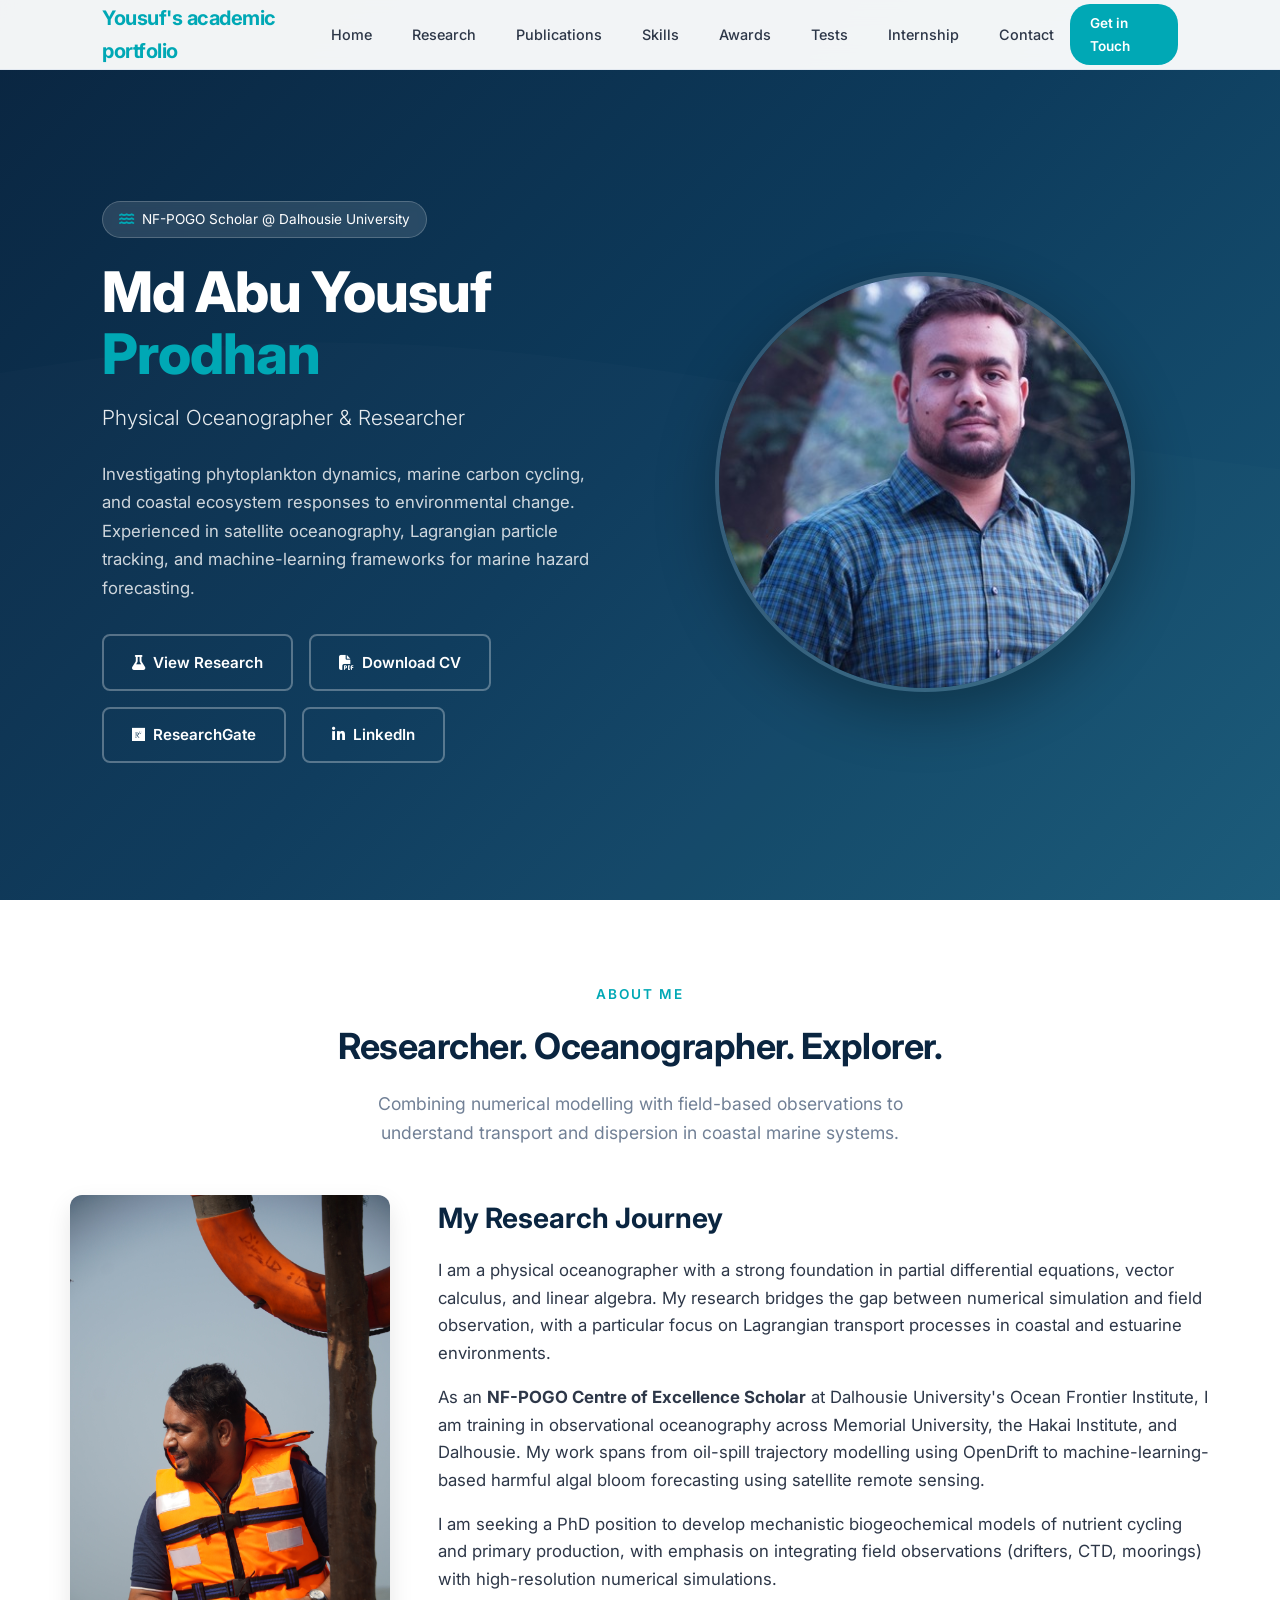
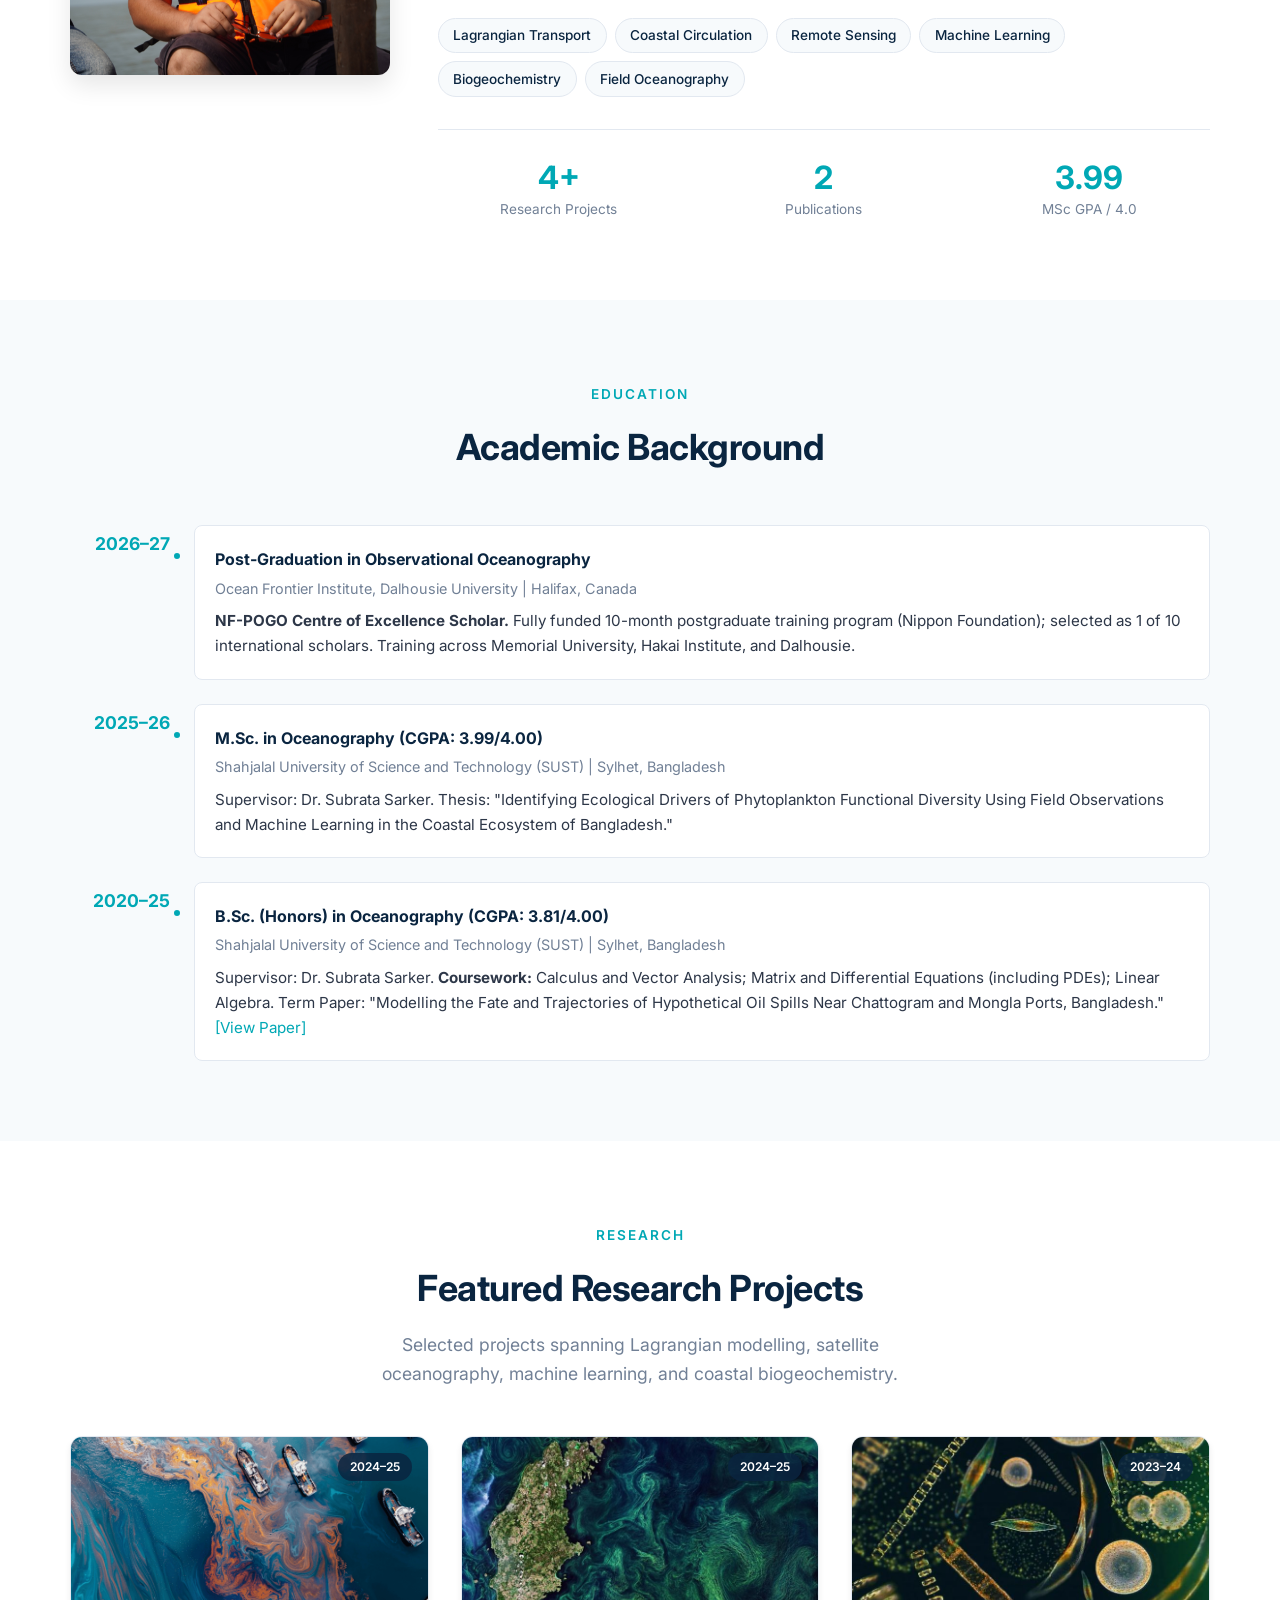
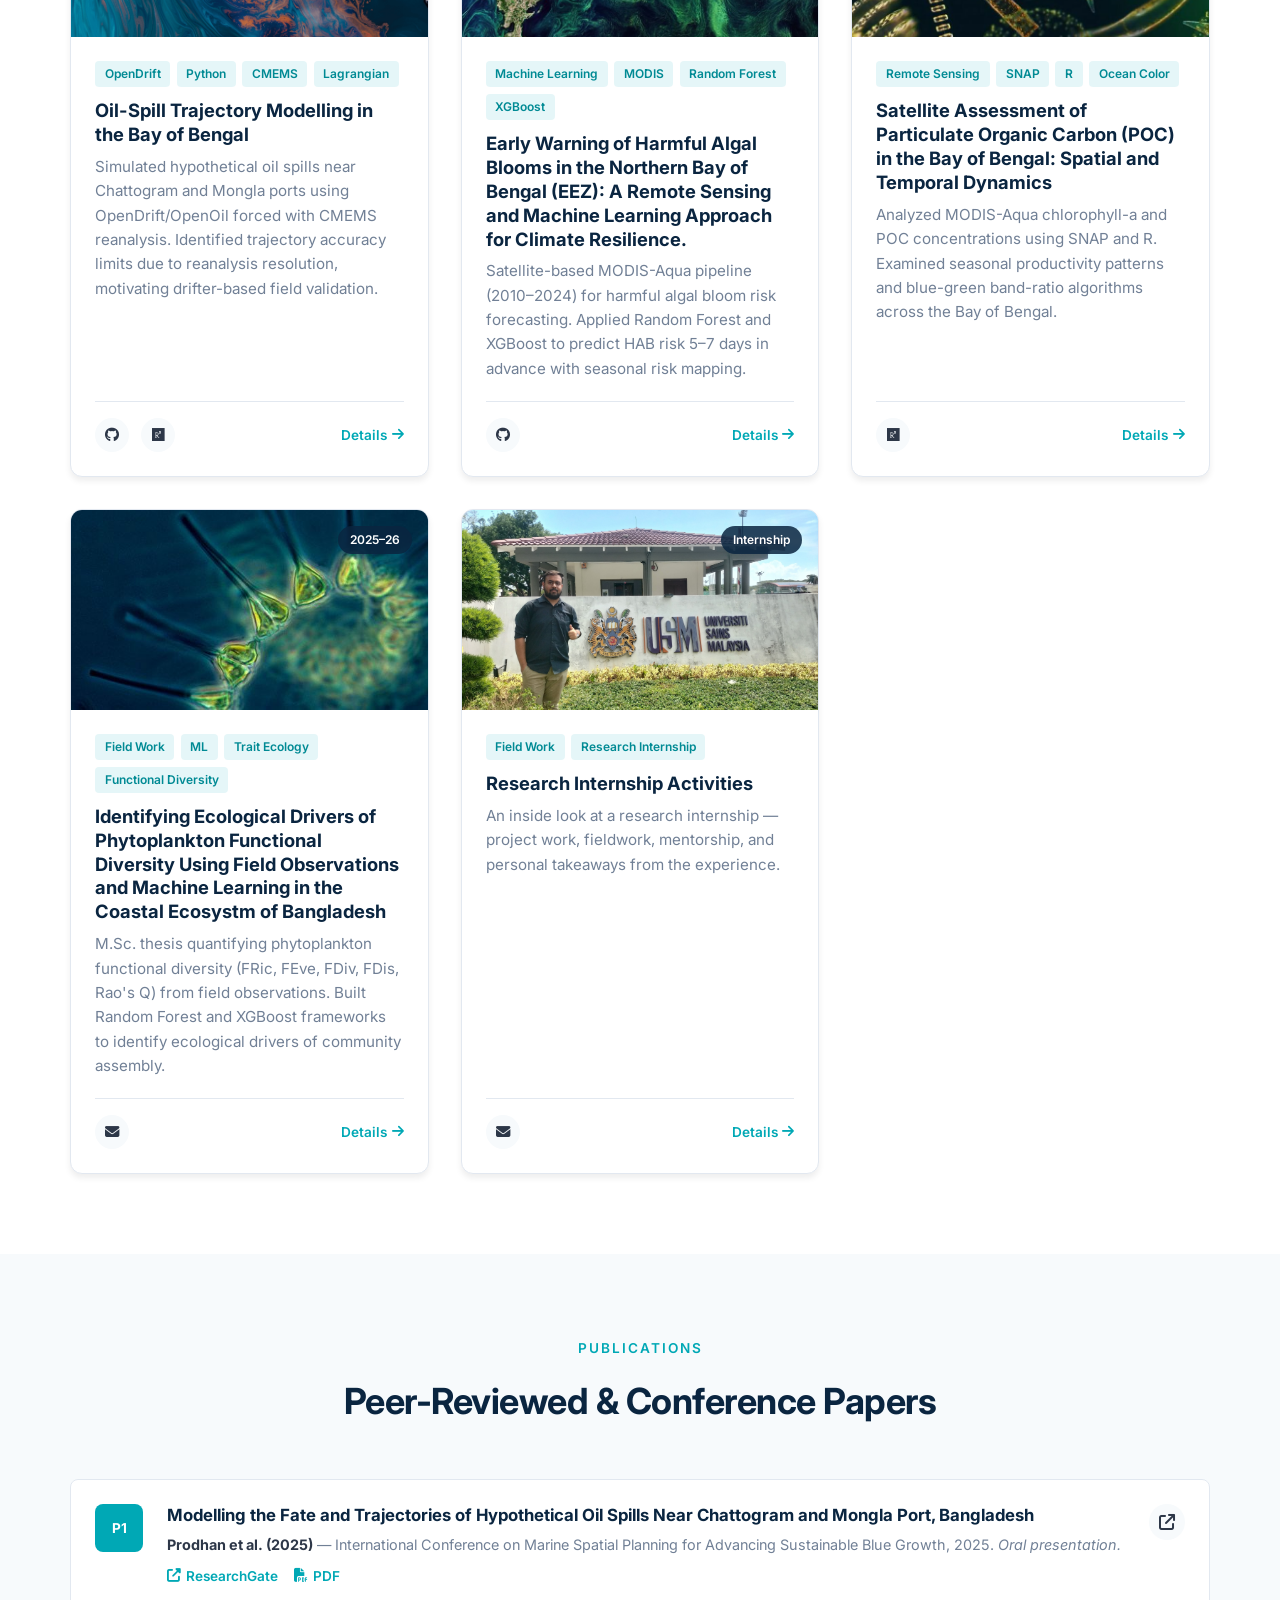
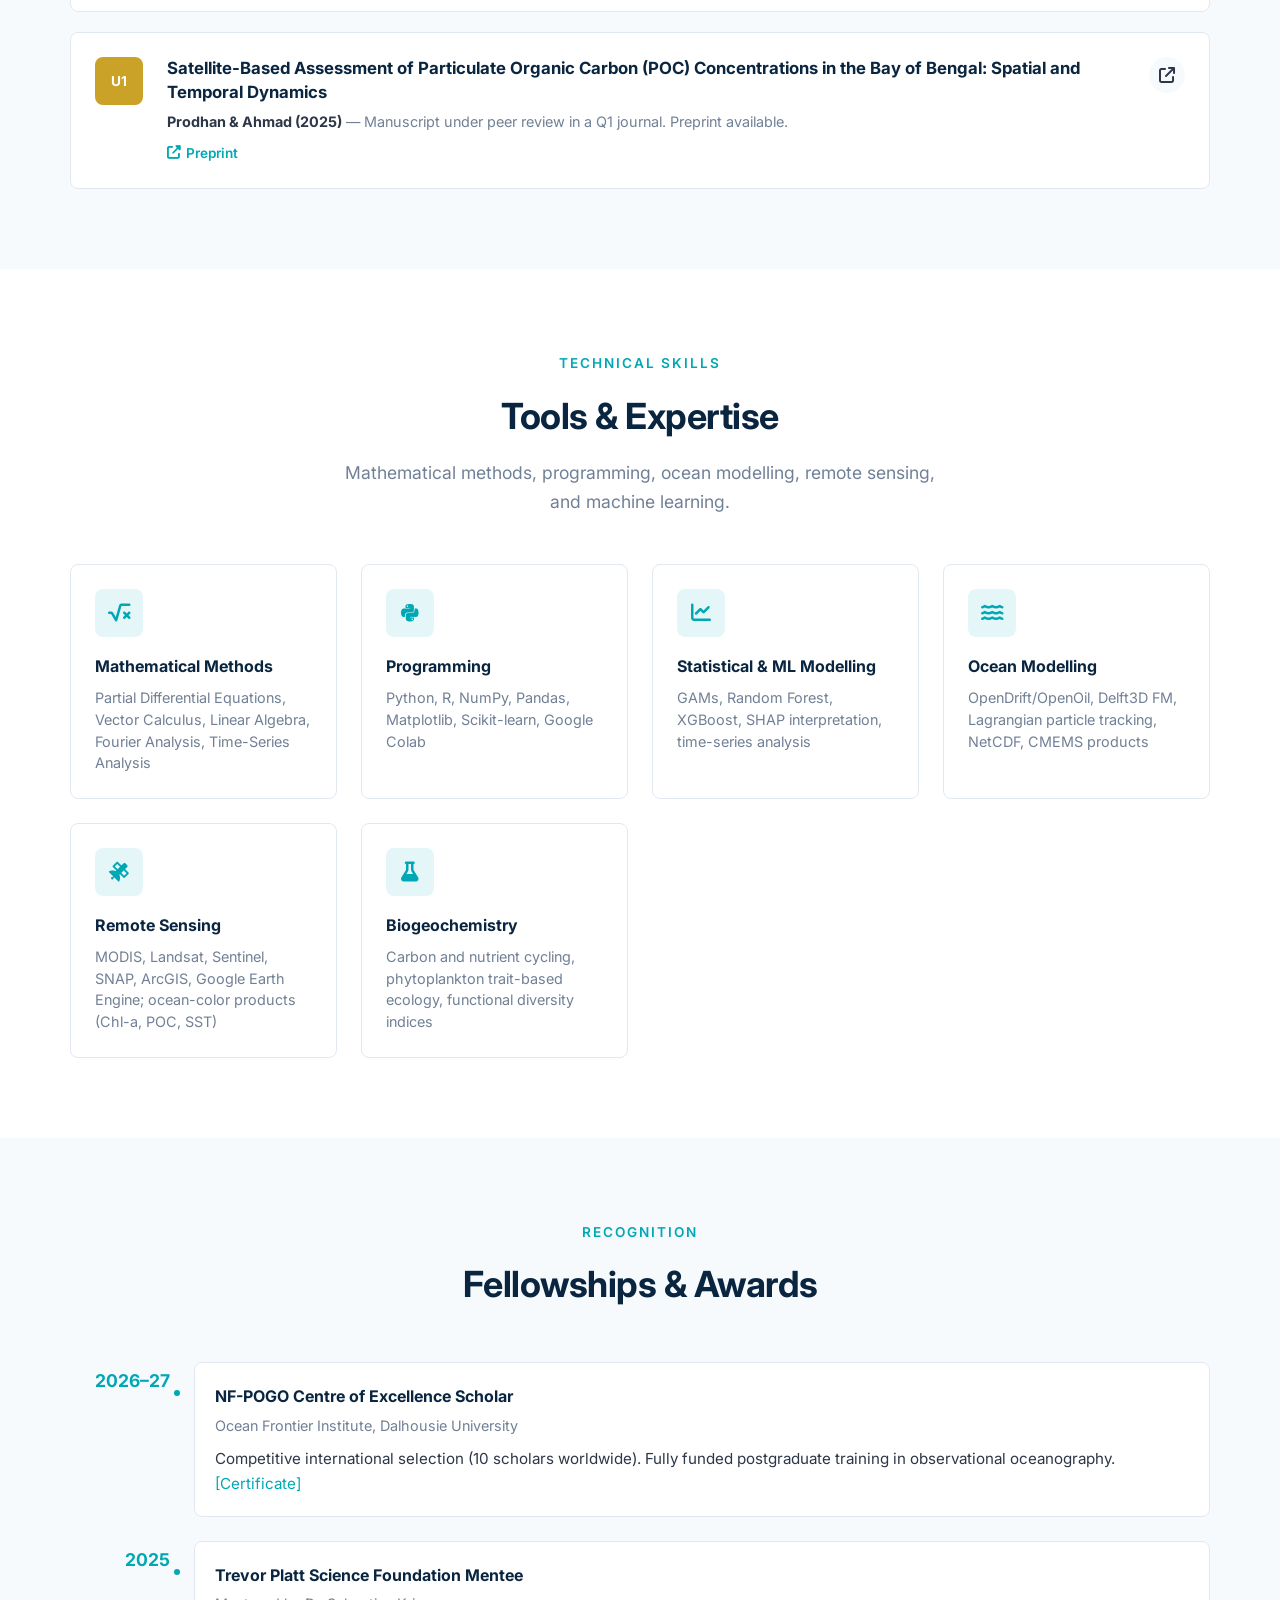
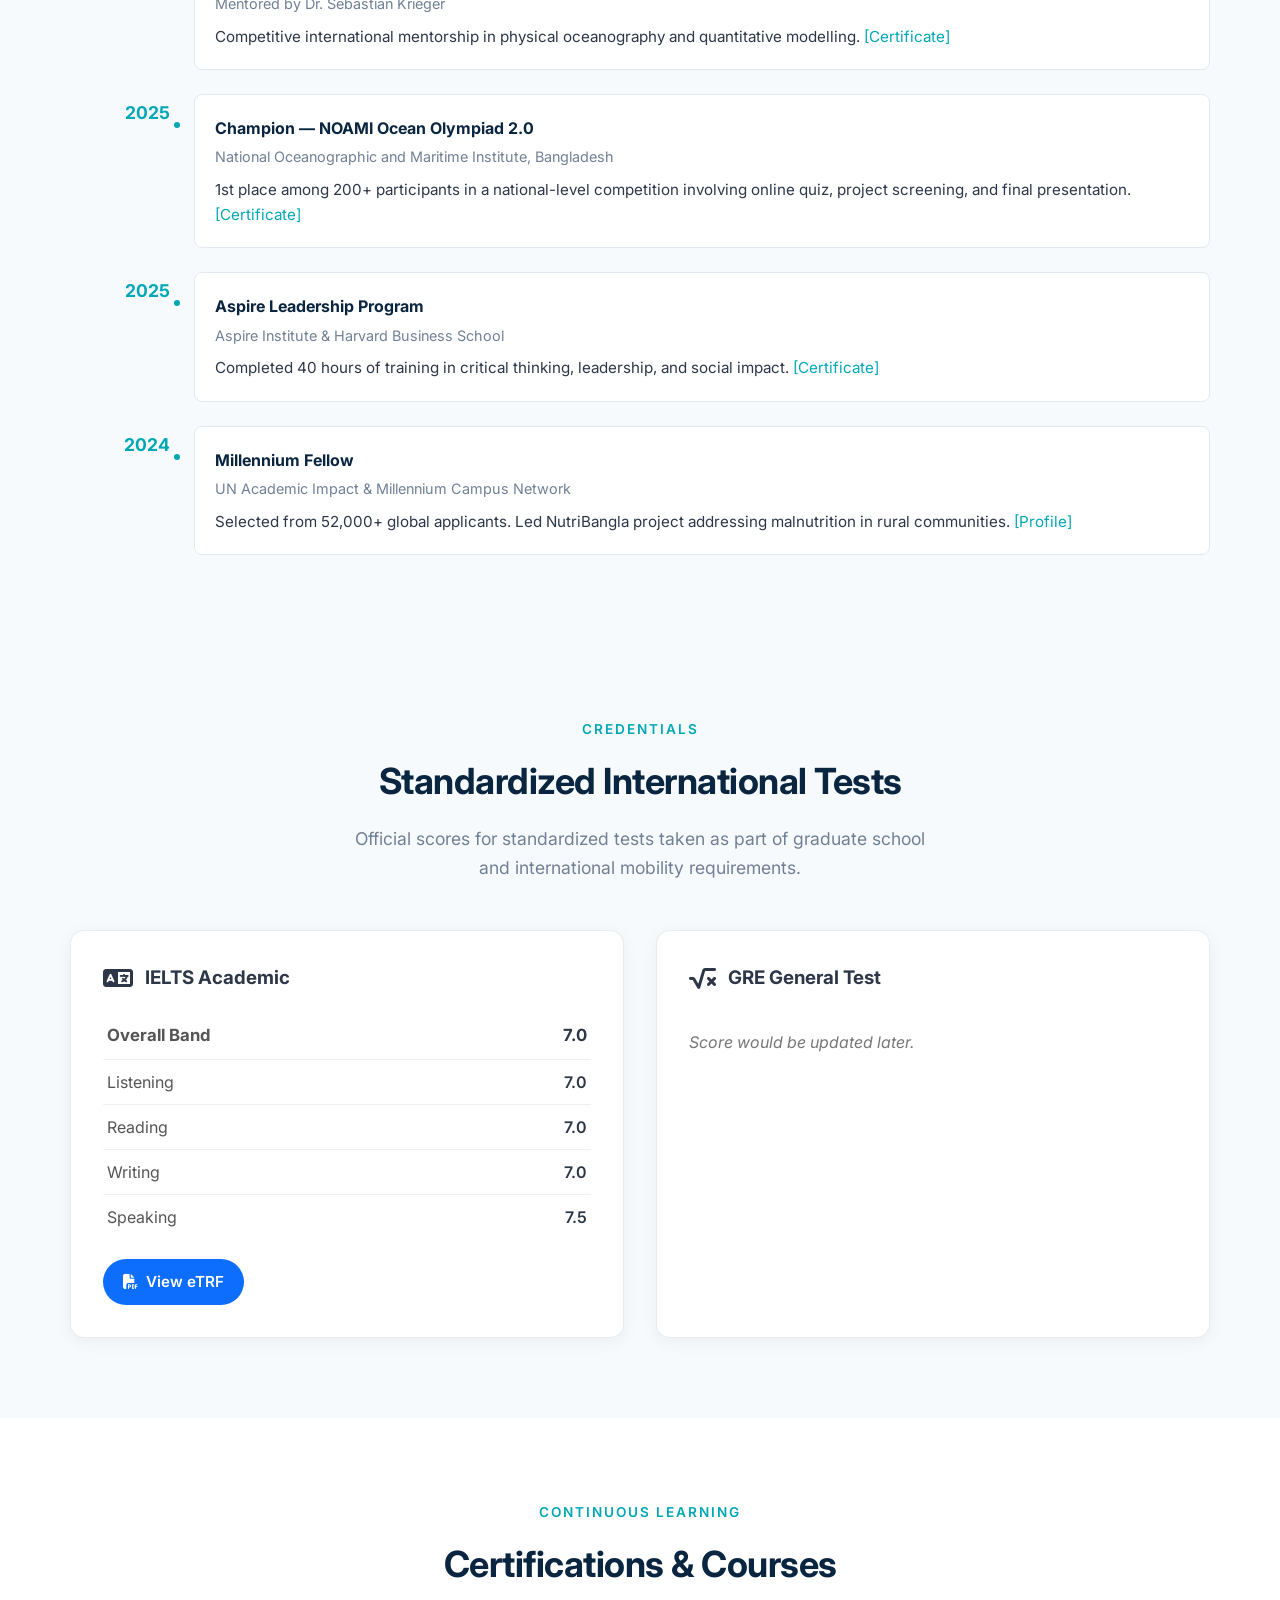
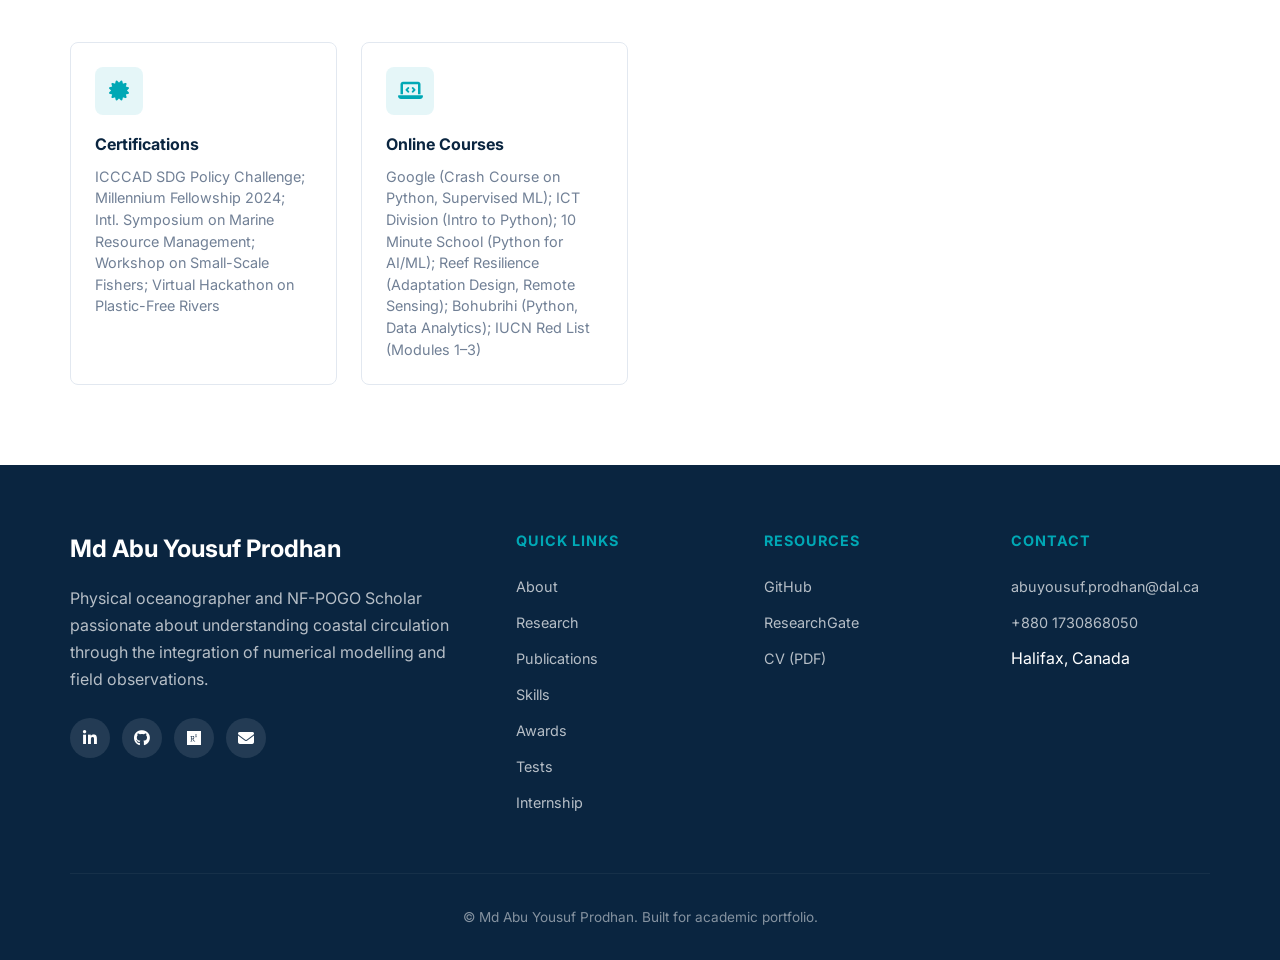
==== index.html @ 1f93f15b "updated the index with the cover photo of internship for home page" ====
<!DOCTYPE html>
<html lang="en">
<head>
    <meta charset="UTF-8">
    <meta name="viewport" content="width=device-width, initial-scale=1.0">
    <title>Md Abu Yousuf Prodhan | Physical Oceanographer</title>
    <meta name="description" content="Physical oceanographer and NF-POGO Scholar researching Lagrangian transport, coastal circulation, and field-model integration.">

    <!-- Font Awesome -->
    <link rel="stylesheet" href="https://cdnjs.cloudflare.com/ajax/libs/font-awesome/6.4.0/css/all.min.css">

    <!-- Google Fonts -->
    <link href="https://fonts.googleapis.com/css2?family=Inter:wght@300;400;500;600;700;800&display=swap" rel="stylesheet">

    <!-- Custom CSS -->
    <link rel="stylesheet" href="assets/css/style.css">

    <style>
        body { font-family: 'Inter', var(--font-body); }

        /* ---- Standardized Tests section ---- */
        .test-grid {
            display: grid;
            grid-template-columns: repeat(auto-fit, minmax(300px, 1fr));
            gap: 2rem;
        }

        .test-card {
            border: 1px solid rgba(0,0,0,0.08);
            border-radius: 14px;
            padding: 2rem;
            background: #fff;
            box-shadow: 0 4px 18px rgba(0,0,0,0.05);
        }

        .test-card-header {
            display: flex;
            align-items: center;
            gap: 0.75rem;
            margin-bottom: 1.25rem;
        }
        .test-card-header i {
            font-size: 1.5rem;
        }
        .test-card-header h3 {
            margin: 0;
        }

        .score-table {
            width: 100%;
            border-collapse: collapse;
            margin-bottom: 1.25rem;
        }
        .score-table td {
            padding: 0.55rem 0.25rem;
            border-bottom: 1px solid rgba(0,0,0,0.06);
        }
        .score-table tr:last-child td { border-bottom: none; }
        .score-table td:first-child { color: #555; }
        .score-table td:last-child {
            text-align: right;
            font-weight: 600;
        }
        .score-table tr.overall-row td {
            font-weight: 700;
            font-size: 1.05rem;
        }

        .pending-note {
            font-style: italic;
            color: #777;
            padding: 1rem 0;
        }

        .test-btn {
            display: inline-flex;
            align-items: center;
            gap: 0.5rem;
            padding: 0.65rem 1.25rem;
            border-radius: 999px;
            background: var(--primary-color, #0d6efd);
            color: #fff !important;
            text-decoration: none;
            font-weight: 600;
            font-size: 0.95rem;
        }
        .test-btn:hover { opacity: 0.9; }

        /* Prevent nav overlap with the CTA button as item count grows */
        .nav-links {
            flex-wrap: nowrap;
        }
        .nav-links li a {
            white-space: nowrap;
            font-size: 0.9rem;
        }
        .nav-container {
            gap: 1rem;
        }
        @media (max-width: 1150px) {
            .nav-links,
            .nav-cta {
                display: none;
            }
            .mobile-toggle {
                display: block;
            }
        }
    </style>
</head>
<body>

    <!-- ============================================================
         NAVIGATION
         ============================================================ -->
    <nav class="navbar" id="navbar">
        <div class="nav-container">
            <div class="nav-logo"><span>Yousuf's academic portfolio</span></div>
            <ul class="nav-links" id="navLinks">
                <li><a href="#about">Home</a></li>
                <li><a href="#research">Research</a></li>
                <li><a href="#publications">Publications</a></li>
                <li><a href="#skills">Skills</a></li>
                <li><a href="#awards">Awards</a></li>
                <li><a href="#tests">Tests</a></li>
                <li><a href="projects/internship.html">Internship</a></li>
                <li><a href="#contact">Contact</a></li>
            </ul>
            <a href="mailto:abuyousuf.prodhan@dal.ca" class="nav-cta">Get in Touch</a>
            <button class="mobile-toggle" onclick="toggleMenu()" aria-label="Toggle menu">
                <i class="fas fa-bars"></i>
            </button>
        </div>
    </nav>

    <!-- ============================================================
         HERO SECTION
         Replace the placeholder with your photo:
         <img src="assets/images/photo.jpg" alt="Md Abu Yousuf Prodhan" class="hero-image">
         ============================================================ -->
    <section class="hero" id="home">
        <div class="hero-container">
            <div class="hero-content">
                <div class="hero-badge">
                    <i class="fas fa-water"></i>
                    NF-POGO Scholar @ Dalhousie University
                </div>
                <h1>
                    Md Abu Yousuf<br>
                    <span class="highlight">Prodhan</span>
                </h1>
                <p class="hero-subtitle">Physical Oceanographer & Researcher</p>
                <p class="hero-desc">
                    Investigating phytoplankton dynamics, marine carbon cycling, and coastal ecosystem 
                    responses to environmental change. Experienced in satellite oceanography, Lagrangian 
                    particle tracking, and machine-learning frameworks for marine hazard forecasting.
                </p>
                <div class="hero-buttons">
                    
                    <a href="#research" class="btn btn-outline">
                        <i class="fas fa-flask"></i> View Research
                    </a>

                    <a href="assets/images/CV/CV_MdAbuYousuf_Prodhan.pdf" class="btn btn-outline" target="_blank" rel="noopener noreferrer">
                        <i class="fas fa-file-pdf"></i> Download CV
                    </a>

                    <a href="https://www.researchgate.net/profile/Md-Abu-Yousuf-Prodhan-2?ev=hdr_xprf" class="btn btn-outline" target="_blank" rel="noopener noreferrer">
                        <i class="fab fa-researchgate"></i> ResearchGate
                    </a>

                    <a href="https://www.linkedin.com/in/md-abu-yousuf-prodhan-7373951b9/" class="btn btn-outline" target="_blank" rel="noopener noreferrer">
                        <i class="fab fa-linkedin-in"></i> LinkedIn
                    </a>

                </div>
            </div>

            <div class="hero-visual">
                <!-- PHOTO PLACEHOLDER - Replace with your image -->
                <img src="assets/images/photo_yousuf.jpg" alt="Md Abu Yousuf Prodhan" class="hero-image">
            </div>
        </div>
    </section>

    <!-- ============================================================
         ABOUT SECTION
         ============================================================ -->
    <section class="section" id="Home">
        <div class="section-header">
            <span class="section-label">About Me</span>
            <h2 class="section-title">Researcher. Oceanographer. Explorer.</h2>
            <p class="section-subtitle">
                Combining numerical modelling with field-based observations to understand 
                transport and dispersion in coastal marine systems.
            </p>
        </div>
        <div class="section-body">
            <div class="about-grid">
                <div class="about-photo">
                    <!-- ABOUT PHOTO PLACEHOLDER -->
                    <img src="assets/images/about_photo_yousuf.JPG" alt="About photo">
                       
                    <!--
                    
                    -->
                </div>
                <div class="about-content">
                    <h3>My Research Journey</h3>
                    <p>
                        I am a physical oceanographer with a strong foundation in partial differential equations, 
                        vector calculus, and linear algebra. My research bridges the gap between numerical 
                        simulation and field observation, with a particular focus on Lagrangian transport 
                        processes in coastal and estuarine environments.
                    </p>
                    <p>
                        As an <strong>NF-POGO Centre of Excellence Scholar</strong> at Dalhousie University's 
                        Ocean Frontier Institute, I am training in observational oceanography across Memorial 
                        University, the Hakai Institute, and Dalhousie. My work spans from oil-spill trajectory 
                        modelling using OpenDrift to machine-learning-based harmful algal bloom forecasting 
                        using satellite remote sensing.
                    </p>
                    <p>
                        I am seeking a PhD position to develop mechanistic biogeochemical models of nutrient 
                        cycling and primary production, with emphasis on integrating field observations 
                        (drifters, CTD, moorings) with high-resolution numerical simulations.
                    </p>

                    <div class="about-tags">
                        <span class="tag-pill">Lagrangian Transport</span>
                        <span class="tag-pill">Coastal Circulation</span>
                        <span class="tag-pill">Remote Sensing</span>
                        <span class="tag-pill">Machine Learning</span>
                        <span class="tag-pill">Biogeochemistry</span>
                        <span class="tag-pill">Field Oceanography</span>
                    </div>

                    <div class="about-stats">
                        <div class="stat-item">
                            <div class="stat-number">4+</div>
                            <div class="stat-label">Research Projects</div>
                        </div>
                        <div class="stat-item">
                            <div class="stat-number">2</div>
                            <div class="stat-label">Publications</div>
                        </div>
                        <div class="stat-item">
                            <div class="stat-number">3.99</div>
                            <div class="stat-label">MSc GPA / 4.0</div>
                        </div>
                    </div>
                </div>
            </div>
        </div>
    </section>

    <!-- ============================================================
         EDUCATION SECTION
         ============================================================ -->
    <section class="section section-alt" id="education">
        <div class="section-header">
            <span class="section-label">Education</span>
            <h2 class="section-title">Academic Background</h2>
        </div>
        <div class="section-body">
            <div class="awards-timeline">

                <div class="award-row">
                    <div class="award-year">2026–27</div>
                    <div class="award-card">
                        <div class="award-title">Post-Graduation in Observational Oceanography</div>
                        <div class="award-org">Ocean Frontier Institute, Dalhousie University | Halifax, Canada</div>
                        <div class="award-desc">
                            <strong>NF-POGO Centre of Excellence Scholar.</strong> Fully funded 10-month postgraduate 
                            training program (Nippon Foundation); selected as 1 of 10 international scholars. 
                            Training across Memorial University, Hakai Institute, and Dalhousie.
                        </div>
                    </div>
                </div>

                <div class="award-row">
                    <div class="award-year">2025–26</div>
                    <div class="award-card">
                        <div class="award-title">M.Sc. in Oceanography (CGPA: 3.99/4.00)</div>
                        <div class="award-org">Shahjalal University of Science and Technology (SUST) | Sylhet, Bangladesh</div>
                        <div class="award-desc">
                            Supervisor: Dr. Subrata Sarker. Thesis: "Identifying Ecological Drivers of Phytoplankton 
                            Functional Diversity Using Field Observations and Machine Learning in the Coastal 
                            Ecosystem of Bangladesh."
                        </div>
                    </div>
                </div>

                <div class="award-row">
                    <div class="award-year">2020–25</div>
                    <div class="award-card">
                        <div class="award-title">B.Sc. (Honors) in Oceanography (CGPA: 3.81/4.00)</div>
                        <div class="award-org">Shahjalal University of Science and Technology (SUST) | Sylhet, Bangladesh</div>
                        <div class="award-desc">
                            Supervisor: Dr. Subrata Sarker. <strong>Coursework:</strong> Calculus and Vector Analysis; 
                            Matrix and Differential Equations (including PDEs); Linear Algebra. 
                            Term Paper: "Modelling the Fate and Trajectories of Hypothetical Oil Spills Near 
                            Chattogram and Mongla Ports, Bangladesh."
                            <a href="https://drive.google.com/file/d/1byuRHMlpcXO1_r1eTn5X35OrPJSbEpnA/view?usp=drive_link" target="_blank">[View Paper]</a>
                        </div>
                    </div>
                </div>

            </div>
        </div>
    </section>

    <!-- ============================================================
         RESEARCH PROJECTS SECTION
         Each card links to a detailed project page.
         Add your project screenshots in the image placeholders.
         ============================================================ -->
    <section class="section" id="research">
        <div class="section-header">
            <span class="section-label">Research</span>
            <h2 class="section-title">Featured Research Projects</h2>
            <p class="section-subtitle">
                Selected projects spanning Lagrangian modelling, satellite oceanography, 
                machine learning, and coastal biogeochemistry.
            </p>
        </div>
        <div class="section-body">
            <div class="projects-grid">

                <!-- PROJECT 1: Oil Spill Modelling -->
                <div class="project-card fade-in">
                    <div class="project-image">
                        <!-- PROJECT IMAGE PLACEHOLDER -->
                        <img src="assets/images/project-oil-spill.png" alt="Oil Spill Modelling">
                            
                        <!--
                        <img src="assets/images/project-oil-spill.jpg" alt="Oil Spill Modelling">
                        -->
                        <span class="project-year">2024–25</span>
                    </div>
                    <div class="project-body">
                        <div class="project-tags">
                            <span class="project-tag">OpenDrift</span>
                            <span class="project-tag">Python</span>
                            <span class="project-tag">CMEMS</span>
                            <span class="project-tag">Lagrangian</span>
                        </div>
                        <h3 class="project-title">Oil-Spill Trajectory Modelling in the Bay of Bengal</h3>
                        <p class="project-desc">
                            Simulated hypothetical oil spills near Chattogram and Mongla ports using OpenDrift/OpenOil 
                            forced with CMEMS reanalysis. Identified trajectory accuracy limits due to reanalysis 
                            resolution, motivating drifter-based field validation.
                        </p>
                        <div class="project-footer">
                            <div class="project-links">
                                <a href="https://github.com/SiAm1998/Oil-Spill-Modelling-in-Bangladesh" target="_blank" title="GitHub">
                                    <i class="fab fa-github"></i>
                                </a>
                                <a href="https://www.researchgate.net/publication/393056927" target="_blank" title="ResearchGate">
                                    <i class="fab fa-researchgate"></i>
                                </a>
                            </div>
                            <a href="projects/oil-spill-modelling.html" class="project-btn">
                                Details <i class="fas fa-arrow-right"></i>
                            </a>
                        </div>
                    </div>
                </div>

                <!-- PROJECT 2: HAB Prediction -->
                <div class="project-card fade-in">
                    <div class="project-image">
                        <!-- PROJECT IMAGE PLACEHOLDER -->
                        <img src="assets/images/algal-blooms.jpg" alt="HAB Prediction">
                           
                        <!--
                        <img src="assets/images/project-hab.jpg" alt="HAB Prediction">
                        -->
                        <span class="project-year">2024–25</span>
                    </div>
                    <div class="project-body">
                        <div class="project-tags">
                            <span class="project-tag">Machine Learning</span>
                            <span class="project-tag">MODIS</span>
                            <span class="project-tag">Random Forest</span>
                            <span class="project-tag">XGBoost</span>
                        </div>
                        <h3 class="project-title">Early Warning of Harmful Algal Blooms in the Northern Bay of Bengal (EEZ): A Remote Sensing and Machine Learning Approach for Climate Resilience.</h3>
                        <p class="project-desc">
                            Satellite-based MODIS-Aqua pipeline (2010–2024) for harmful algal bloom risk forecasting. 
                            Applied Random Forest and XGBoost to predict HAB risk 5–7 days in advance with 
                            seasonal risk mapping.
                        </p>
                        <div class="project-footer">
                            <div class="project-links">
                                <a href="https://github.com/SiAm1998/HAB-Prediction-BayOfBengal" target="_blank" title="GitHub">
                                    <i class="fab fa-github"></i>
                                </a>
                            </div>
                            <a href="projects/hab-prediction.html" class="project-btn">
                                Details <i class="fas fa-arrow-right"></i>
                            </a>
                        </div>
                    </div>
                </div>

                <!-- PROJECT 3: Phytoplankton & POC -->
                <div class="project-card fade-in">
                    <div class="project-image">
                        <!-- PROJECT IMAGE PLACEHOLDER -->
                        <img src="assets/images/Phyto_project3.jpg" alt="Phytoplankton and POC">
                        
                        <!--
                        <img src="assets/images/Phyto_project3.jpg" alt="Phytoplankton and POC">
                        -->
                        <span class="project-year">2023–24</span>
                    </div>
                    <div class="project-body">
                        <div class="project-tags">
                            <span class="project-tag">Remote Sensing</span>
                            <span class="project-tag">SNAP</span>
                            <span class="project-tag">R</span>
                            <span class="project-tag">Ocean Color</span>
                        </div>
                        <h3 class="project-title">Satellite Assessment of Particulate Organic Carbon (POC) in the Bay of Bengal: Spatial and Temporal Dynamics</h3>
                        <p class="project-desc">
                            Analyzed MODIS-Aqua chlorophyll-a and POC concentrations using SNAP and R. Examined 
                            seasonal productivity patterns and blue-green band-ratio algorithms across the Bay of Bengal.
                        </p>
                        <div class="project-footer">
                            <div class="project-links">
                                <a href="https://www.researchgate.net/publication/381844225" target="_blank" title="ResearchGate">
                                    <i class="fab fa-researchgate"></i>
                                </a>
                            </div>
                            <a href="projects/phytoplankton-poc.html" class="project-btn">
                                Details <i class="fas fa-arrow-right"></i>
                            </a>
                        </div>
                    </div>
                </div>

                <!-- PROJECT 4: MSc Thesis -->
                <div class="project-card fade-in">
                    <div class="project-image">
                        <!-- PROJECT IMAGE PLACEHOLDER -->
                        <img src="assets/images/phyto_project4.jpg" alt="MSc Thesis">
                        
                        <!--
                        <img src="assets/images/project-thesis.jpg" alt="MSc Thesis">
                        -->
                        <span class="project-year">2025–26</span>
                    </div>
                    <div class="project-body">
                        <div class="project-tags">
                            <span class="project-tag">Field Work</span>
                            <span class="project-tag">ML</span>
                            <span class="project-tag">Trait Ecology</span>
                            <span class="project-tag">Functional Diversity</span>
                        </div>
                        <h3 class="project-title">Identifying Ecological Drivers of Phytoplankton Functional Diversity Using Field Observations and Machine Learning in the Coastal Ecosystm of Bangladesh</h3>
                        <p class="project-desc">
                            M.Sc. thesis quantifying phytoplankton functional diversity (FRic, FEve, FDiv, FDis, Rao's Q) 
                            from field observations. Built Random Forest and XGBoost frameworks to identify ecological 
                            drivers of community assembly.
                        </p>
                        <div class="project-footer">
                            <div class="project-links">
                                <a href="mailto:abuyousuf.prodhan@dal.ca" title="Contact for details">
                                    <i class="fas fa-envelope"></i>
                                </a>
                            </div>
                            <a href="projects/msc-thesis.html" class="project-btn">
                                Details <i class="fas fa-arrow-right"></i>
                            </a>
                        </div>
                    </div>
                </div>

                <!-- PROJECT 5: Research Internship -->
                <div class="project-card fade-in">
                    <div class="project-image">
                        <!-- PROJECT IMAGE PLACEHOLDER - add an internship photo here -->
                        <img src="assets/images/usm_entrance_yousuf.jpg" alt="Research Internship">
                        <span class="project-year">Internship</span>
                    </div>
                    <div class="project-body">
                        <div class="project-tags">
                            <span class="project-tag">Field Work</span>
                            <span class="project-tag">Research Internship</span>
                        </div>
                        <h3 class="project-title">Research Internship Activities</h3>
                        <p class="project-desc">
                            An inside look at a research internship — project work, fieldwork,
                            mentorship, and personal takeaways from the experience.
                        </p>
                        <div class="project-footer">
                            <div class="project-links">
                                <a href="mailto:abuyousuf.prodhan@dal.ca" title="Contact for details">
                                    <i class="fas fa-envelope"></i>
                                </a>
                            </div>
                            <a href="projects/internship.html" class="project-btn">
                                Details <i class="fas fa-arrow-right"></i>
                            </a>
                        </div>
                    </div>
                </div>

            </div>
        </div>
    </section>

    <!-- ============================================================
         PUBLICATIONS SECTION
         ============================================================ -->
    <section class="section section-alt" id="publications">
        <div class="section-header">
            <span class="section-label">Publications</span>
            <h2 class="section-title">Peer-Reviewed & Conference Papers</h2>
        </div>
        <div class="section-body">
            <div class="pub-grid">

                <div class="pub-card fade-in">
                    <div class="pub-badge">P1</div>
                    <div class="pub-content">
                        <h4>Modelling the Fate and Trajectories of Hypothetical Oil Spills Near Chattogram and Mongla Port, Bangladesh</h4>
                        <div class="pub-meta">
                            <strong>Prodhan et al. (2025)</strong> — International Conference on Marine Spatial Planning 
                            for Advancing Sustainable Blue Growth, 2025. <em>Oral presentation.</em>
                        </div>
                        <div class="pub-links">
                            <a href="https://www.researchgate.net/publication/393056927" target="_blank">
                                <i class="fas fa-external-link-alt"></i> ResearchGate
                            </a>
                            <a href="https://drive.google.com/file/d/1sRxmX86Oo8DaEho3IsFZmLV9dmttstWz/view?usp=sharing" target="_blank">
                                <i class="fas fa-file-pdf"></i> PDF
                            </a>
                        </div>
                    </div>
                    <div class="pub-actions">
                        <a href="https://www.researchgate.net/publication/393056927" target="_blank" title="View">
                            <i class="fas fa-arrow-up-right-from-square"></i>
                        </a>
                    </div>
                </div>

                <div class="pub-card fade-in">
                    <div class="pub-badge preprint">U1</div>
                    <div class="pub-content">
                        <h4>Satellite-Based Assessment of Particulate Organic Carbon (POC) Concentrations in the Bay of Bengal: Spatial and Temporal Dynamics</h4>
                        <div class="pub-meta">
                            <strong>Prodhan & Ahmad (2025)</strong> — Manuscript under peer review in a Q1 journal. 
                            Preprint available.
                        </div>
                        <div class="pub-links">
                            <a href="https://www.preprints.org/manuscript/202408.1685" target="_blank">
                                <i class="fas fa-external-link-alt"></i> Preprint
                            </a>
                        </div>
                    </div>
                    <div class="pub-actions">
                        <a href="https://www.preprints.org/manuscript/202408.1685" target="_blank" title="View">
                            <i class="fas fa-arrow-up-right-from-square"></i>
                        </a>
                    </div>
                </div>

            </div>
        </div>
    </section>

    <!-- ============================================================
         SKILLS SECTION
         ============================================================ -->
    <section class="section" id="skills">
        <div class="section-header">
            <span class="section-label">Technical Skills</span>
            <h2 class="section-title">Tools & Expertise</h2>
            <p class="section-subtitle">
                Mathematical methods, programming, ocean modelling, remote sensing, and machine learning.
            </p>
        </div>
        <div class="section-body">
            <div class="skills-grid">

                <div class="skill-card fade-in">
                    <div class="skill-icon"><i class="fas fa-square-root-variable"></i></div>
                    <h4>Mathematical Methods</h4>
                    <p>Partial Differential Equations, Vector Calculus, Linear Algebra, Fourier Analysis, Time-Series Analysis</p>
                </div>

                <div class="skill-card fade-in">
                    <div class="skill-icon"><i class="fab fa-python"></i></div>
                    <h4>Programming</h4>
                    <p>Python, R, NumPy, Pandas, Matplotlib, Scikit-learn, Google Colab</p>
                </div>

                <div class="skill-card fade-in">
                    <div class="skill-icon"><i class="fas fa-chart-line"></i></div>
                    <h4>Statistical & ML Modelling</h4>
                    <p>GAMs, Random Forest, XGBoost, SHAP interpretation, time-series analysis</p>
                </div>

                <div class="skill-card fade-in">
                    <div class="skill-icon"><i class="fas fa-water"></i></div>
                    <h4>Ocean Modelling</h4>
                    <p>OpenDrift/OpenOil, Delft3D FM, Lagrangian particle tracking, NetCDF, CMEMS products</p>
                </div>

                <div class="skill-card fade-in">
                    <div class="skill-icon"><i class="fas fa-satellite"></i></div>
                    <h4>Remote Sensing</h4>
                    <p>MODIS, Landsat, Sentinel, SNAP, ArcGIS, Google Earth Engine; ocean-color products (Chl-a, POC, SST)</p>
                </div>

                <div class="skill-card fade-in">
                    <div class="skill-icon"><i class="fas fa-flask"></i></div>
                    <h4>Biogeochemistry</h4>
                    <p>Carbon and nutrient cycling, phytoplankton trait-based ecology, functional diversity indices</p>
                </div>

            </div>
        </div>
    </section>

    <!-- ============================================================
         AWARDS & FELLOWSHIPS SECTION
         ============================================================ -->
    <section class="section section-alt" id="awards">
        <div class="section-header">
            <span class="section-label">Recognition</span>
            <h2 class="section-title">Fellowships & Awards</h2>
        </div>
        <div class="section-body">
            <div class="awards-timeline">

                <div class="award-row fade-in">
                    <div class="award-year">2026–27</div>
                    <div class="award-card">
                        <div class="award-title">NF-POGO Centre of Excellence Scholar</div>
                        <div class="award-org">Ocean Frontier Institute, Dalhousie University</div>
                        <div class="award-desc">
                            Competitive international selection (10 scholars worldwide). Fully funded 
                            postgraduate training in observational oceanography.
                            <a href="https://drive.google.com/file/d/1cCgeFkQNNW5rOJA4IgDvqfm_gjm1VwVi/view?usp=drive_link" target="_blank">[Certificate]</a>
                        </div>
                    </div>
                </div>

                <div class="award-row fade-in">
                    <div class="award-year">2025</div>
                    <div class="award-card">
                        <div class="award-title">Trevor Platt Science Foundation Mentee</div>
                        <div class="award-org">Mentored by Dr. Sebastian Krieger</div>
                        <div class="award-desc">
                            Competitive international mentorship in physical oceanography and 
                            quantitative modelling.
                            <a href="https://drive.google.com/file/d/1BstBJL5QqRZ6sq78oHhRjzPYFUeSPNRO/view?usp=drive_link" target="_blank">[Certificate]</a>
                        </div>
                    </div>
                </div>

                <div class="award-row fade-in">
                    <div class="award-year">2025</div>
                    <div class="award-card">
                        <div class="award-title">Champion — NOAMI Ocean Olympiad 2.0</div>
                        <div class="award-org">National Oceanographic and Maritime Institute, Bangladesh</div>
                        <div class="award-desc">
                            1st place among 200+ participants in a national-level competition involving 
                            online quiz, project screening, and final presentation.
                            <a href="https://drive.google.com/file/d/1oUKGAM8OEer3Jfjk4E_W4WuucULyaBUg/view?usp=drive_link" target="_blank">[Certificate]</a>
                        </div>
                    </div>
                </div>



                <div class="award-row fade-in">
                    <div class="award-year">2025</div>
                    <div class="award-card">
                        <div class="award-title">Aspire Leadership Program</div>
                        <div class="award-org">Aspire Institute & Harvard Business School</div>
                        <div class="award-desc">
                            Completed 40 hours of training in critical thinking, leadership, and social impact.
                            <a href="https://drive.google.com/file/d/13C06Mrk8PexJO6O_mXTWmXz2uWU6ylvG/view?usp=sharing" target="_blank">[Certificate]</a>
                        </div>
                    </div>
                </div>


                <div class="award-row fade-in">
                    <div class="award-year">2024</div>
                    <div class="award-card">
                        <div class="award-title">Millennium Fellow</div>
                        <div class="award-org">UN Academic Impact & Millennium Campus Network</div>
                        <div class="award-desc">
                            Selected from 52,000+ global applicants. Led NutriBangla project addressing 
                            malnutrition in rural communities.
                            <a href="https://www.millenniumfellows.org/fellow/2024/sust/md-abu-yousuf-prodhan" target="_blank">[Profile]</a>
                        </div>
                    </div>
                </div>


            </div>
        </div>
    </section>

    <!-- ============================================================
         STANDARDIZED INTERNATIONAL TESTS SECTION
         ============================================================ -->
    <section class="section section-alt" id="tests">
        <div class="section-header">
            <span class="section-label">Credentials</span>
            <h2 class="section-title">Standardized International Tests</h2>
            <p class="section-subtitle">
                Official scores for standardized tests taken as part of graduate school
                and international mobility requirements.
            </p>
        </div>
        <div class="section-body">
            <div class="test-grid">

                <!-- IELTS -->
                <div class="test-card fade-in">
                    <div class="test-card-header">
                        <i class="fas fa-language"></i>
                        <h3>IELTS Academic</h3>
                    </div>
                    <table class="score-table">
                        <tr class="overall-row">
                            <td>Overall Band</td>
                            <td>7.0</td>
                        </tr>
                        <tr>
                            <td>Listening</td>
                            <td>7.0</td>
                        </tr>
                        <tr>
                            <td>Reading</td>
                            <td>7.0</td>
                        </tr>
                        <tr>
                            <td>Writing</td>
                            <td>7.0</td>
                        </tr>
                        <tr>
                            <td>Speaking</td>
                            <td>7.5</td>
                        </tr>
                    </table>
                    <a href="assets/images/CV/BD00126507307-23-05-2026-ETRF.pdf" class="test-btn" target="_blank" rel="noopener noreferrer">
                        <i class="fas fa-file-pdf"></i> View eTRF
                    </a>
                </div>

                <!-- GRE -->
                <div class="test-card fade-in">
                    <div class="test-card-header">
                        <i class="fas fa-square-root-variable"></i>
                        <h3>GRE General Test</h3>
                    </div>
                    <p class="pending-note">Score would be updated later.</p>
                </div>

            </div>
        </div>
    </section>

    <!-- ============================================================
         CERTIFICATIONS & COURSES
         ============================================================ -->
    <section class="section" id="certifications">
        <div class="section-header">
            <span class="section-label">Continuous Learning</span>
            <h2 class="section-title">Certifications & Courses</h2>
        </div>
        <div class="section-body">
            <div class="skills-grid">
                <div class="skill-card fade-in">
                    <div class="skill-icon"><i class="fas fa-certificate"></i></div>
                    <h4>Certifications</h4>
                    <p>ICCCAD SDG Policy Challenge; Millennium Fellowship 2024; Intl. Symposium on Marine Resource Management; Workshop on Small-Scale Fishers; Virtual Hackathon on Plastic-Free Rivers</p>
                </div>
                <div class="skill-card fade-in">
                    <div class="skill-icon"><i class="fas fa-laptop-code"></i></div>
                    <h4>Online Courses</h4>
                    <p>Google (Crash Course on Python, Supervised ML); ICT Division (Intro to Python); 10 Minute School (Python for AI/ML); Reef Resilience (Adaptation Design, Remote Sensing); Bohubrihi (Python, Data Analytics); IUCN Red List (Modules 1–3)</p>
                </div>
            </div>
        </div>
    </section>

    <!-- ============================================================
         CONTACT / FOOTER
         ============================================================ -->
    <footer class="footer" id="contact">
        <div class="footer-grid">
            <div class="footer-brand">
                <h3>Md Abu Yousuf Prodhan</h3>
                <p>
                    Physical oceanographer and NF-POGO Scholar passionate about understanding 
                    coastal circulation through the integration of numerical modelling and 
                    field observations.
                </p>
                <div class="footer-socials">
                    <a href="https://www.linkedin.com/in/md-abu-yousuf-prodhan-7373951b9/" target="_blank" title="LinkedIn">
                        <i class="fab fa-linkedin-in"></i>
                    </a>
                    <a href="https://github.com/SiAm1998" target="_blank" title="GitHub">
                        <i class="fab fa-github"></i>
                    </a>
                    <a href="https://www.researchgate.net/profile/Md-Abu-Yousuf-Prodhan-2?ev=hdr_xprf" target="_blank" title="ResearchGate">
                        <i class="fab fa-researchgate"></i>
                    </a>
                    <a href="mailto:abuyousuf.prodhan@dal.ca" title="Email">
                        <i class="fas fa-envelope"></i>
                    </a>
                </div>
            </div>
            <div class="footer-col">
                <h4>Quick Links</h4>
                <ul>
                    <li><a href="#about">About</a></li>
                    <li><a href="#research">Research</a></li>
                    <li><a href="#publications">Publications</a></li>
                    <li><a href="#skills">Skills</a></li>
                    <li><a href="#awards">Awards</a></li>
                    <li><a href="#tests">Tests</a></li>
                    <li><a href="projects/internship.html">Internship</a></li>
                </ul>
            </div>
            <div class="footer-col">
                <h4>Resources</h4>
                <ul>
                    <li><a href="https://github.com/SiAm1998" target="_blank">GitHub</a></li>
                    <li><a href="https://www.researchgate.net/profile/Md-Abu-Yousuf-Prodhan-2?ev=hdr_xprf" target="_blank">ResearchGate</a></li>
                    <li>
                        <a href="assets/images/CV/CV_MdAbuYousuf_Prodhan.pdf" target="_blank" rel="noopener noreferrer">
                            CV (PDF)
                        </a>
                    </li>
                </ul>
            </div>
            <div class="footer-col">
                <h4>Contact</h4>
                <ul>
                    <li><a href="mailto:abuyousuf.prodhan@dal.ca">abuyousuf.prodhan@dal.ca</a></li>
                    <li><a href="tel:+8801730868050">+880 1730868050</a></li>
                    <li>Halifax, Canada</li>
                </ul>
            </div>
        </div>
        <div class="footer-bottom">
            <p>&copy; Md Abu Yousuf Prodhan. Built for academic portfolio.</p>
        </div>
    </footer>

    <!-- JavaScript -->
    <script src="assets/js/main.js"></script>
</body>
</html>
---- assets/css/style.css ----
/* ============================================================
   OCEANOGRAPHER PORTFOLIO - MAIN STYLESHEET
   Customize colors, fonts, and spacing below
   ============================================================ */

/* ---------- CSS VARIABLES (CUSTOMIZE THEME HERE) ---------- */
:root {
    --primary: #0a2540;           /* Deep navy - main brand color */
    --primary-light: #1a4a6e;     /* Lighter navy for hover */
    --accent: #00a8b5;            /* Ocean teal - highlights, links */
    --accent-dark: #008a94;       /* Darker teal for hover */
    --gold: #c9a227;              /* Gold for awards/fellowships */
    --text: #2d3748;              /* Main body text */
    --text-light: #718096;        /* Secondary text */
    --bg: #ffffff;                /* White background */
    --bg-light: #f7fafc;          /* Light gray sections */
    --bg-dark: #0a2540;           /* Dark section background */
    --border: #e2e8f0;            /* Borders and dividers */
    --shadow-sm: 0 1px 3px rgba(0,0,0,0.08);
    --shadow: 0 4px 6px rgba(0,0,0,0.07);
    --shadow-lg: 0 10px 25px rgba(0,0,0,0.1);
    --radius: 8px;
    --radius-lg: 12px;
    --transition: all 0.3s cubic-bezier(0.4, 0, 0.2, 1);
    --max-width: 1140px;
    --font-heading: 'Segoe UI', system-ui, -apple-system, sans-serif;
    --font-body: 'Segoe UI', system-ui, -apple-system, sans-serif;
}

/* ---------- RESET & BASE ---------- */
*, *::before, *::after {
    margin: 0;
    padding: 0;
    box-sizing: border-box;
}

html {
    scroll-behavior: smooth;
    scroll-padding-top: 70px;
}

body {
    font-family: var(--font-body);
    color: var(--text);
    line-height: 1.65;
    background: var(--bg);
    overflow-x: hidden;
}

a {
    color: var(--accent);
    text-decoration: none;
    transition: var(--transition);
}

a:hover {
    color: var(--accent-dark);
}

img {
    max-width: 100%;
    height: auto;
    display: block;
}

/* ---------- NAVIGATION ---------- */
.navbar {
    position: fixed;
    top: 0;
    left: 0;
    right: 0;
    height: 70px;
    background: rgba(255,255,255,0.95);
    backdrop-filter: blur(12px);
    -webkit-backdrop-filter: blur(12px);
    border-bottom: 1px solid var(--border);
    z-index: 1000;
    transition: var(--transition);
}

.navbar.scrolled {
    box-shadow: var(--shadow);
}

.nav-container {
    max-width: var(--max-width);
    margin: 0 auto;
    padding: 0 2rem;
    display: flex;
    align-items: center;
    justify-content: space-between;
    height: 100%;
}

.nav-logo {
    font-weight: 700;
    font-size: 1.25rem;
    color: var(--primary);
    letter-spacing: -0.5px;
}

.nav-logo span {
    color: var(--accent);
}

.nav-links {
    display: flex;
    gap: 2.5rem;
    list-style: none;
}

.nav-links a {
    color: var(--text);
    font-weight: 500;
    font-size: 0.9rem;
    position: relative;
    padding: 0.25rem 0;
}

.nav-links a::after {
    content: '';
    position: absolute;
    bottom: 0;
    left: 0;
    width: 0;
    height: 2px;
    background: var(--accent);
    transition: var(--transition);
}

.nav-links a:hover::after {
    width: 100%;
}

.nav-links a:hover {
    color: var(--primary);
}

.nav-cta {
    background: var(--accent);
    color: white !important;
    padding: 0.5rem 1.25rem !important;
    border-radius: 20px;
    font-size: 0.85rem !important;
    font-weight: 600 !important;
}

.nav-cta:hover {
    background: var(--accent-dark);
    color: white !important;
}

.nav-cta::after {
    display: none !important;
}

.mobile-toggle {
    display: none;
    background: none;
    border: none;
    font-size: 1.5rem;
    color: var(--primary);
    cursor: pointer;
}

/* ---------- HERO SECTION ---------- */
.hero {
    min-height: 100vh;
    display: flex;
    align-items: center;
    position: relative;
    background: linear-gradient(135deg, var(--primary) 0%, #0d3b5c 50%, #1a5a7a 100%);
    overflow: hidden;
}

.hero::before {
    content: '';
    position: absolute;
    top: 0;
    left: 0;
    right: 0;
    bottom: 0;
    background: url('data:image/svg+xml,<svg xmlns="http://www.w3.org/2000/svg" viewBox="0 0 1440 320"><path fill="%23ffffff" fill-opacity="0.03" d="M0,96L48,112C96,128,192,160,288,160C384,160,480,128,576,122.7C672,117,768,139,864,154.7C960,171,1056,181,1152,165.3C1248,149,1344,107,1392,85.3L1440,64L1440,320L1392,320C1344,320,1248,320,1152,320C1056,320,960,320,864,320C768,320,672,320,576,320C480,320,384,320,288,320C192,320,96,320,48,320L0,320Z"></path></svg>') no-repeat bottom;
    background-size: cover;
    opacity: 0.4;
}

.hero-container {
    max-width: var(--max-width);
    margin: 0 auto;
    padding: 8rem 2rem 4rem;
    display: grid;
    grid-template-columns: 1fr 1fr;
    gap: 4rem;
    align-items: center;
    position: relative;
    z-index: 2;
}

.hero-content {
    color: white;
}

.hero-badge {
    display: inline-flex;
    align-items: center;
    gap: 0.5rem;
    background: rgba(255,255,255,0.12);
    border: 1px solid rgba(255,255,255,0.2);
    padding: 0.4rem 1rem;
    border-radius: 20px;
    font-size: 0.85rem;
    margin-bottom: 1.5rem;
    backdrop-filter: blur(4px);
}

.hero-badge i {
    color: var(--accent);
}

.hero h1 {
    font-size: 3.5rem;
    font-weight: 800;
    line-height: 1.1;
    margin-bottom: 1rem;
    letter-spacing: -1px;
}

.hero h1 .highlight {
    color: var(--accent);
}

.hero-subtitle {
    font-size: 1.3rem;
    opacity: 0.9;
    margin-bottom: 1.5rem;
    font-weight: 300;
}

.hero-desc {
    font-size: 1.05rem;
    opacity: 0.8;
    max-width: 520px;
    margin-bottom: 2rem;
    line-height: 1.7;
}

.hero-buttons {
    display: flex;
    gap: 1rem;
    flex-wrap: wrap;
}

.btn {
    display: inline-flex;
    align-items: center;
    gap: 0.5rem;
    padding: 0.85rem 1.75rem;
    border-radius: var(--radius);
    font-weight: 600;
    font-size: 0.95rem;
    transition: var(--transition);
    border: none;
    cursor: pointer;
}

.btn-primary {
    background: var(--accent);
    color: white;
}

.btn-primary:hover {
    background: var(--accent-dark);
    transform: translateY(-2px);
    box-shadow: 0 8px 20px rgba(0,168,181,0.3);
}

.btn-outline {
    background: transparent;
    color: white;
    border: 2px solid rgba(255,255,255,0.3);
}

.btn-outline:hover {
    background: rgba(255,255,255,0.1);
    border-color: white;
}

.hero-visual {
    display: flex;
    justify-content: center;
    align-items: center;
}

.hero-image {
    width: 100%;
    max-width: 420px;
    aspect-ratio: 1;
    border-radius: 50%;
    object-fit: cover;
    border: 4px solid rgba(255,255,255,0.15);
    box-shadow: 0 20px 60px rgba(0,0,0,0.3);
}

.hero-image-placeholder {
    width: 100%;
    max-width: 420px;
    aspect-ratio: 1;
    border-radius: 50%;
    background: rgba(255,255,255,0.08);
    border: 3px dashed rgba(255,255,255,0.25);
    display: flex;
    flex-direction: column;
    align-items: center;
    justify-content: center;
    color: rgba(255,255,255,0.6);
    text-align: center;
    gap: 0.5rem;
}

.hero-image-placeholder i {
    font-size: 3rem;
    opacity: 0.5;
}

/* ---------- SECTIONS GENERAL ---------- */
.section {
    padding: 5rem 2rem;
}

.section-alt {
    background: var(--bg-light);
}

.section-dark {
    background: var(--primary);
    color: white;
}

.section-header {
    max-width: var(--max-width);
    margin: 0 auto 3rem;
    text-align: center;
}

.section-label {
    display: inline-block;
    color: var(--accent);
    font-weight: 600;
    font-size: 0.85rem;
    text-transform: uppercase;
    letter-spacing: 2px;
    margin-bottom: 0.75rem;
}

.section-dark .section-label {
    color: var(--accent);
}

.section-title {
    font-size: 2.25rem;
    font-weight: 700;
    color: var(--primary);
    margin-bottom: 0.75rem;
    letter-spacing: -0.5px;
}

.section-dark .section-title {
    color: white;
}

.section-subtitle {
    color: var(--text-light);
    font-size: 1.1rem;
    max-width: 600px;
    margin: 0 auto;
}

.section-dark .section-subtitle {
    color: rgba(255,255,255,0.7);
}

.section-body {
    max-width: var(--max-width);
    margin: 0 auto;
}

/* ---------- ABOUT SECTION ---------- */
.about-grid {
    display: grid;
    grid-template-columns: 320px 1fr;
    gap: 3rem;
    align-items: start;
}

.about-photo {
    position: sticky;
    top: 100px;
}

.about-photo img {
    width: 100%;
    border-radius: var(--radius-lg);
    box-shadow: var(--shadow-lg);
}

.about-photo-placeholder {
    width: 100%;
    aspect-ratio: 3/4;
    border-radius: var(--radius-lg);
    background: var(--bg-light);
    border: 2px dashed var(--border);
    display: flex;
    flex-direction: column;
    align-items: center;
    justify-content: center;
    color: var(--text-light);
    gap: 0.5rem;
}

.about-content h3 {
    font-size: 1.75rem;
    color: var(--primary);
    margin-bottom: 1rem;
}

.about-content p {
    margin-bottom: 1rem;
    color: var(--text);
    font-size: 1.05rem;
}

.about-stats {
    display: grid;
    grid-template-columns: repeat(3, 1fr);
    gap: 1.5rem;
    margin-top: 2rem;
    padding-top: 2rem;
    border-top: 1px solid var(--border);
}

.stat-item {
    text-align: center;
}

.stat-number {
    font-size: 2rem;
    font-weight: 700;
    color: var(--accent);
    line-height: 1;
}

.stat-label {
    font-size: 0.85rem;
    color: var(--text-light);
    margin-top: 0.25rem;
}

.about-tags {
    display: flex;
    flex-wrap: wrap;
    gap: 0.5rem;
    margin-top: 1.5rem;
}

.tag-pill {
    background: var(--bg-light);
    border: 1px solid var(--border);
    padding: 0.35rem 0.9rem;
    border-radius: 20px;
    font-size: 0.85rem;
    color: var(--primary);
    font-weight: 500;
}

/* ---------- RESEARCH PROJECTS ---------- */
.projects-grid {
    display: grid;
    grid-template-columns: repeat(auto-fill, minmax(340px, 1fr));
    gap: 2rem;
}

.project-card {
    background: var(--bg);
    border-radius: var(--radius-lg);
    overflow: hidden;
    box-shadow: var(--shadow);
    border: 1px solid var(--border);
    transition: var(--transition);
    display: flex;
    flex-direction: column;
}

.project-card:hover {
    transform: translateY(-6px);
    box-shadow: var(--shadow-lg);
}

.project-image {
    height: 200px;
    background: var(--bg-light);
    position: relative;
    overflow: hidden;
}

.project-image img {
    width: 100%;
    height: 100%;
    object-fit: cover;
    transition: var(--transition);
}

.project-card:hover .project-image img {
    transform: scale(1.05);
}

.project-image-placeholder {
    width: 100%;
    height: 100%;
    display: flex;
    flex-direction: column;
    align-items: center;
    justify-content: center;
    color: var(--text-light);
    background: linear-gradient(135deg, #e2e8f0 0%, #f7fafc 100%);
    gap: 0.5rem;
}

.project-image-placeholder i {
    font-size: 2.5rem;
    opacity: 0.4;
}

.project-year {
    position: absolute;
    top: 1rem;
    right: 1rem;
    background: rgba(10, 37, 64, 0.85);
    color: white;
    padding: 0.25rem 0.75rem;
    border-radius: 20px;
    font-size: 0.75rem;
    font-weight: 600;
}

.project-body {
    padding: 1.5rem;
    flex: 1;
    display: flex;
    flex-direction: column;
}

.project-tags {
    display: flex;
    flex-wrap: wrap;
    gap: 0.4rem;
    margin-bottom: 0.75rem;
}

.project-tag {
    background: rgba(0, 168, 181, 0.1);
    color: var(--accent-dark);
    padding: 0.2rem 0.6rem;
    border-radius: 4px;
    font-size: 0.75rem;
    font-weight: 600;
}

.project-title {
    font-size: 1.15rem;
    font-weight: 700;
    color: var(--primary);
    margin-bottom: 0.5rem;
    line-height: 1.3;
}

.project-desc {
    color: var(--text-light);
    font-size: 0.95rem;
    line-height: 1.6;
    flex: 1;
}

.project-footer {
    display: flex;
    justify-content: space-between;
    align-items: center;
    margin-top: 1.25rem;
    padding-top: 1rem;
    border-top: 1px solid var(--border);
}

.project-links {
    display: flex;
    gap: 0.75rem;
}

.project-links a {
    width: 34px;
    height: 34px;
    border-radius: 50%;
    background: var(--bg-light);
    display: flex;
    align-items: center;
    justify-content: center;
    color: var(--text);
    font-size: 0.9rem;
    transition: var(--transition);
}

.project-links a:hover {
    background: var(--accent);
    color: white;
    transform: translateY(-2px);
}

.project-btn {
    font-size: 0.85rem;
    font-weight: 600;
    color: var(--accent);
    display: flex;
    align-items: center;
    gap: 0.3rem;
}

.project-btn:hover {
    gap: 0.5rem;
}

/* ---------- PUBLICATIONS ---------- */
.pub-grid {
    display: grid;
    gap: 1.25rem;
}

.pub-card {
    background: var(--bg);
    border: 1px solid var(--border);
    border-radius: var(--radius);
    padding: 1.5rem;
    display: grid;
    grid-template-columns: auto 1fr auto;
    gap: 1.5rem;
    align-items: start;
    transition: var(--transition);
}

.pub-card:hover {
    box-shadow: var(--shadow);
    border-color: var(--accent);
}

.pub-badge {
    background: var(--accent);
    color: white;
    width: 48px;
    height: 48px;
    border-radius: var(--radius);
    display: flex;
    align-items: center;
    justify-content: center;
    font-weight: 700;
    font-size: 0.85rem;
    flex-shrink: 0;
}

.pub-badge.preprint {
    background: var(--gold);
}

.pub-content h4 {
    color: var(--primary);
    font-size: 1.05rem;
    margin-bottom: 0.35rem;
    line-height: 1.4;
}

.pub-meta {
    color: var(--text-light);
    font-size: 0.9rem;
    margin-bottom: 0.5rem;
}

.pub-meta strong {
    color: var(--text);
}

.pub-links {
    display: flex;
    gap: 1rem;
    margin-top: 0.5rem;
}

.pub-links a {
    font-size: 0.85rem;
    font-weight: 600;
    display: flex;
    align-items: center;
    gap: 0.3rem;
}

.pub-actions {
    display: flex;
    flex-direction: column;
    gap: 0.5rem;
}

.pub-actions a {
    width: 36px;
    height: 36px;
    border-radius: 50%;
    background: var(--bg-light);
    display: flex;
    align-items: center;
    justify-content: center;
    color: var(--text);
    transition: var(--transition);
}

.pub-actions a:hover {
    background: var(--accent);
    color: white;
}

/* ---------- SKILLS ---------- */
.skills-grid {
    display: grid;
    grid-template-columns: repeat(auto-fill, minmax(260px, 1fr));
    gap: 1.5rem;
}

.skill-card {
    background: var(--bg);
    border: 1px solid var(--border);
    border-radius: var(--radius);
    padding: 1.5rem;
    transition: var(--transition);
}

.skill-card:hover {
    box-shadow: var(--shadow);
    transform: translateY(-3px);
}

.skill-icon {
    width: 48px;
    height: 48px;
    border-radius: var(--radius);
    background: rgba(0, 168, 181, 0.1);
    display: flex;
    align-items: center;
    justify-content: center;
    color: var(--accent);
    font-size: 1.25rem;
    margin-bottom: 1rem;
}

.skill-card h4 {
    color: var(--primary);
    font-size: 1rem;
    margin-bottom: 0.5rem;
}

.skill-card p {
    color: var(--text-light);
    font-size: 0.9rem;
    line-height: 1.5;
}

/* ---------- AWARDS ---------- */
.awards-timeline {
    display: grid;
    gap: 1.5rem;
}

.award-row {
    display: grid;
    grid-template-columns: 100px 1fr;
    gap: 1.5rem;
    align-items: start;
}

.award-year {
    text-align: right;
    font-weight: 700;
    color: var(--accent);
    font-size: 1.1rem;
    padding-top: 0.25rem;
}

.award-card {
    background: var(--bg);
    border: 1px solid var(--border);
    border-radius: var(--radius);
    padding: 1.25rem;
    position: relative;
    transition: var(--transition);
}

.award-card::before {
    content: '';
    position: absolute;
    left: -1.5rem;
    top: 1.5rem;
    width: 12px;
    height: 12px;
    border-radius: 50%;
    background: var(--accent);
    border: 3px solid var(--bg-light);
}

.award-card:hover {
    box-shadow: var(--shadow);
}

.award-title {
    font-weight: 700;
    color: var(--primary);
    margin-bottom: 0.25rem;
}

.award-org {
    color: var(--text-light);
    font-size: 0.9rem;
    margin-bottom: 0.5rem;
}

.award-desc {
    color: var(--text);
    font-size: 0.95rem;
}

/* ---------- CONTACT / FOOTER ---------- */
.footer {
    background: var(--primary);
    color: white;
    padding: 4rem 2rem 2rem;
}

.footer-grid {
    max-width: var(--max-width);
    margin: 0 auto;
    display: grid;
    grid-template-columns: 2fr 1fr 1fr 1fr;
    gap: 3rem;
    margin-bottom: 3rem;
}

.footer-brand h3 {
    font-size: 1.5rem;
    margin-bottom: 1rem;
}

.footer-brand p {
    opacity: 0.7;
    line-height: 1.7;
    margin-bottom: 1.5rem;
}

.footer-socials {
    display: flex;
    gap: 0.75rem;
}

.footer-socials a {
    width: 40px;
    height: 40px;
    border-radius: 50%;
    background: rgba(255,255,255,0.1);
    display: flex;
    align-items: center;
    justify-content: center;
    color: white;
    transition: var(--transition);
}

.footer-socials a:hover {
    background: var(--accent);
    transform: translateY(-3px);
}

.footer-col h4 {
    font-size: 0.9rem;
    text-transform: uppercase;
    letter-spacing: 1px;
    margin-bottom: 1.25rem;
    color: var(--accent);
}

.footer-col ul {
    list-style: none;
}

.footer-col li {
    margin-bottom: 0.6rem;
}

.footer-col a {
    color: rgba(255,255,255,0.7);
    font-size: 0.9rem;
}

.footer-col a:hover {
    color: white;
}

.footer-bottom {
    max-width: var(--max-width);
    margin: 0 auto;
    padding-top: 2rem;
    border-top: 1px solid rgba(255,255,255,0.1);
    text-align: center;
    font-size: 0.85rem;
    opacity: 0.5;
}

/* ---------- RESPONSIVE ---------- */
@media (max-width: 900px) {
    .hero-container {
        grid-template-columns: 1fr;
        text-align: center;
        gap: 3rem;
    }

    .hero h1 {
        font-size: 2.5rem;
    }

    .hero-desc {
        margin: 0 auto 2rem;
    }

    .hero-buttons {
        justify-content: center;
    }

    .hero-visual {
        order: -1;
    }

    .hero-image, .hero-image-placeholder {
        max-width: 280px;
    }

    .about-grid {
        grid-template-columns: 1fr;
    }

    .about-photo {
        position: static;
        max-width: 300px;
        margin: 0 auto;
    }

    .footer-grid {
        grid-template-columns: 1fr 1fr;
    }

    .pub-card {
        grid-template-columns: 1fr;
    }

    .pub-actions {
        flex-direction: row;
    }
}

@media (max-width: 640px) {
    .nav-links {
        display: none;
        position: absolute;
        top: 70px;
        left: 0;
        right: 0;
        background: white;
        flex-direction: column;
        padding: 1.5rem 2rem;
        gap: 1rem;
        border-bottom: 1px solid var(--border);
        box-shadow: var(--shadow);
    }

    .nav-links.active {
        display: flex;
    }

    .mobile-toggle {
        display: block;
    }

    .hero h1 {
        font-size: 2rem;
    }

    .section {
        padding: 3rem 1.5rem;
    }

    .projects-grid {
        grid-template-columns: 1fr;
    }

    .skills-grid {
        grid-template-columns: 1fr;
    }

    .footer-grid {
        grid-template-columns: 1fr;
        gap: 2rem;
    }

    .about-stats {
        grid-template-columns: 1fr;
        gap: 1rem;
    }

    .award-row {
        grid-template-columns: 1fr;
        gap: 0.5rem;
    }

    .award-year {
        text-align: left;
    }

    .award-card::before {
        display: none;
    }
}

/* ---------- SCROLL ANIMATIONS ---------- */
.fade-in {
    opacity: 0;
    transform: translateY(30px);
    transition: opacity 0.6s ease, transform 0.6s ease;
}

.fade-in.visible {
    opacity: 1;
    transform: translateY(0);
}
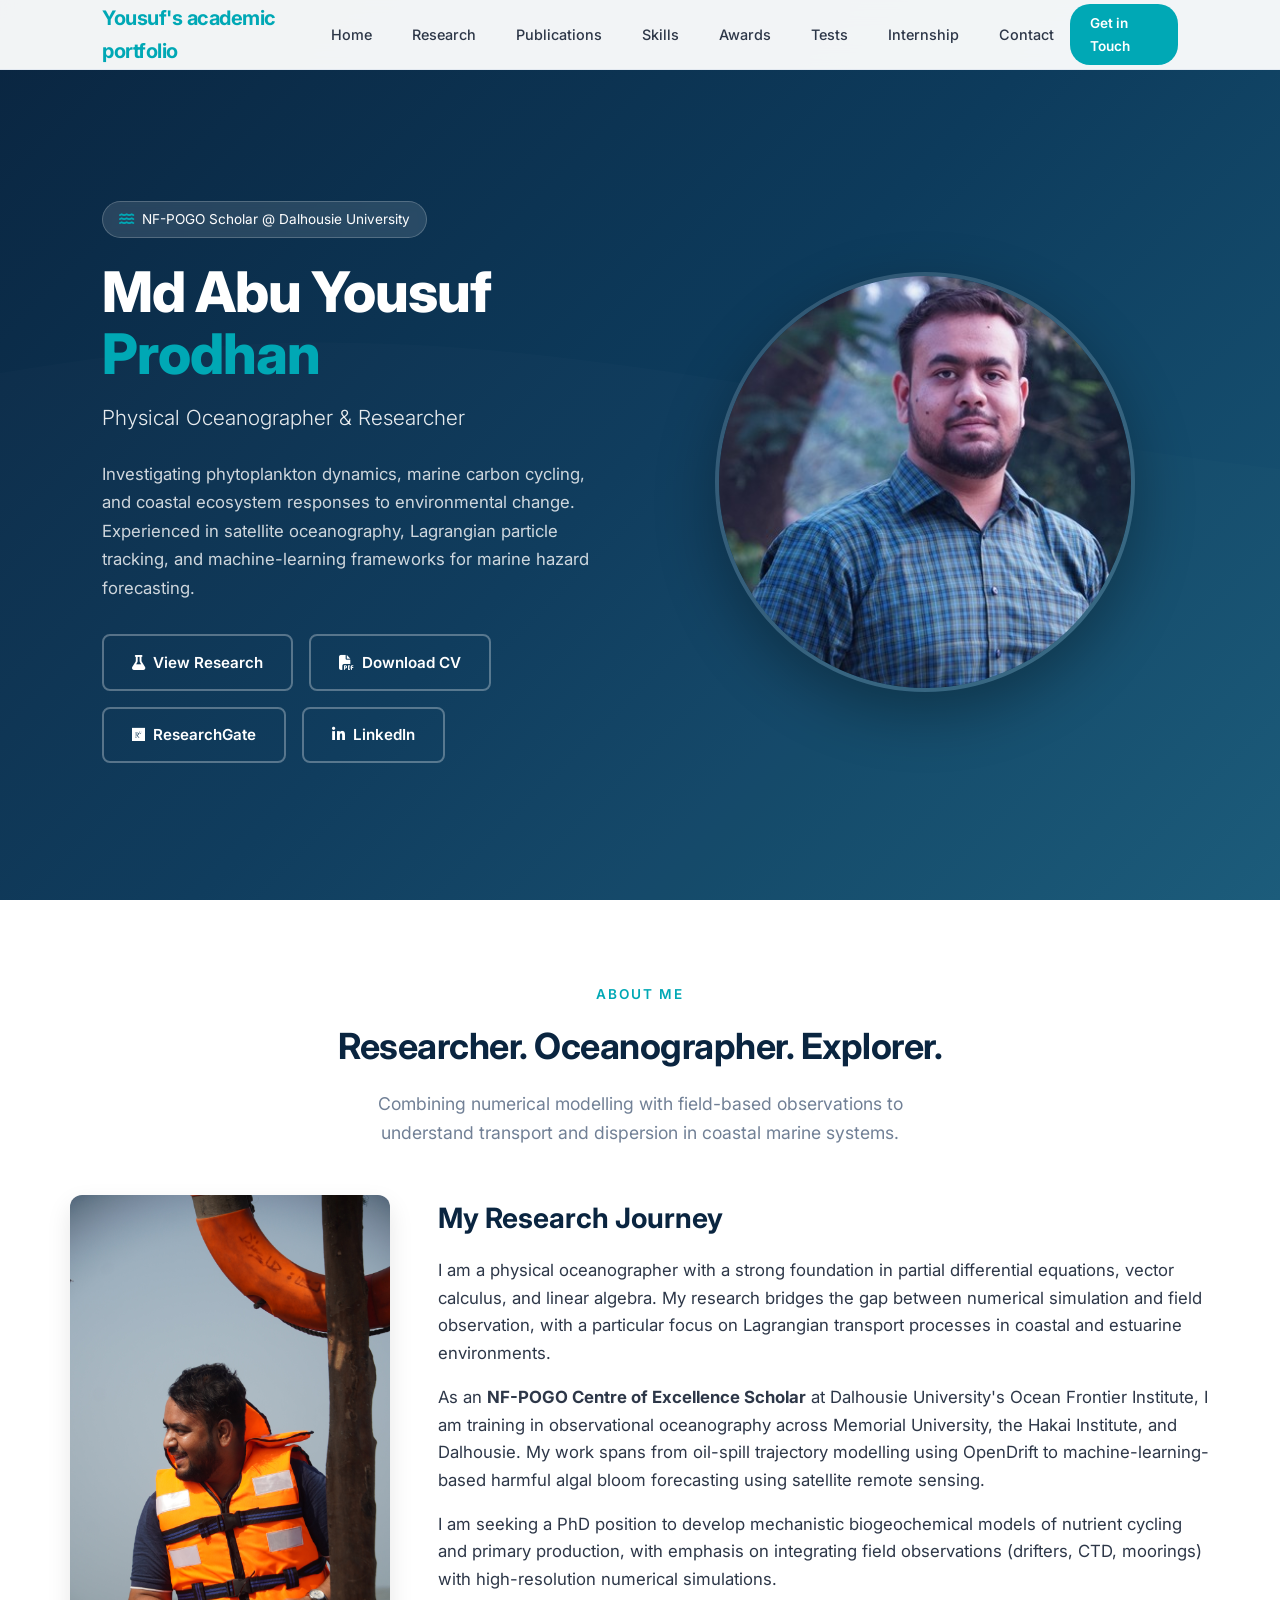
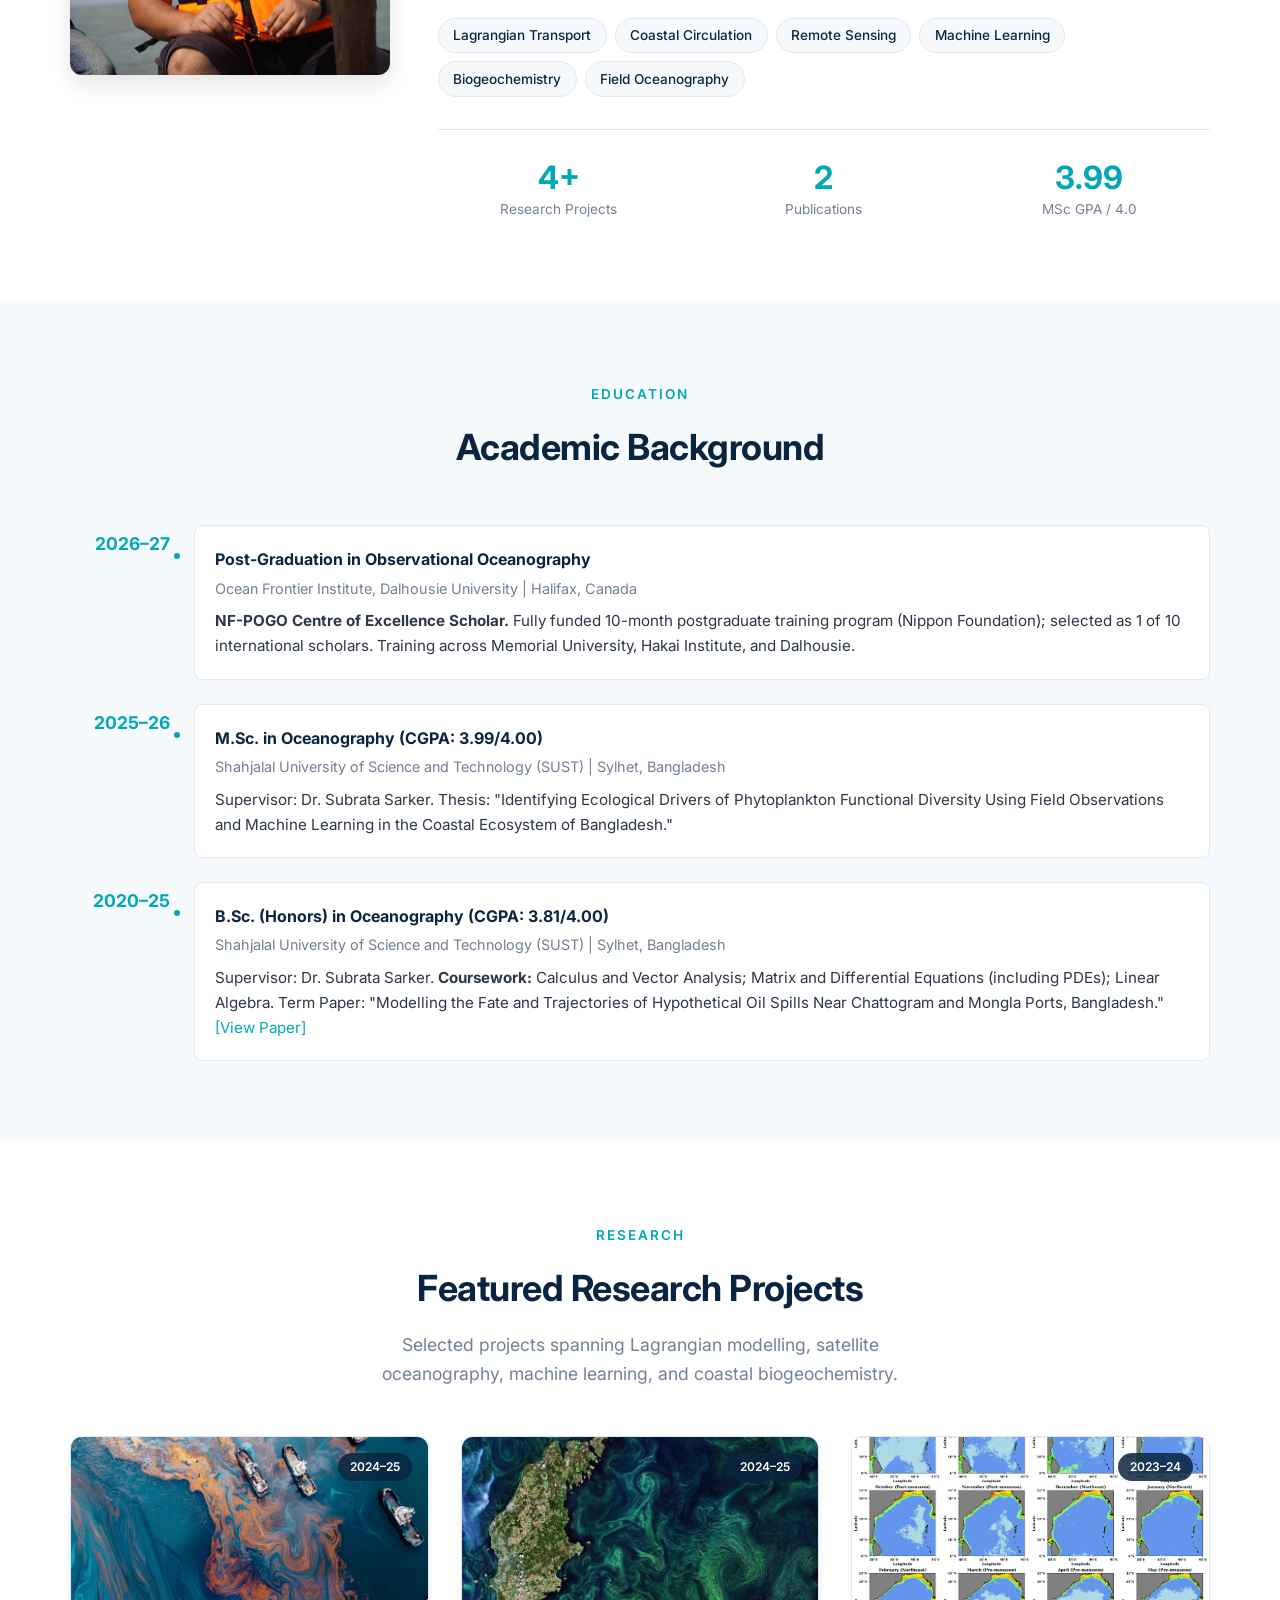
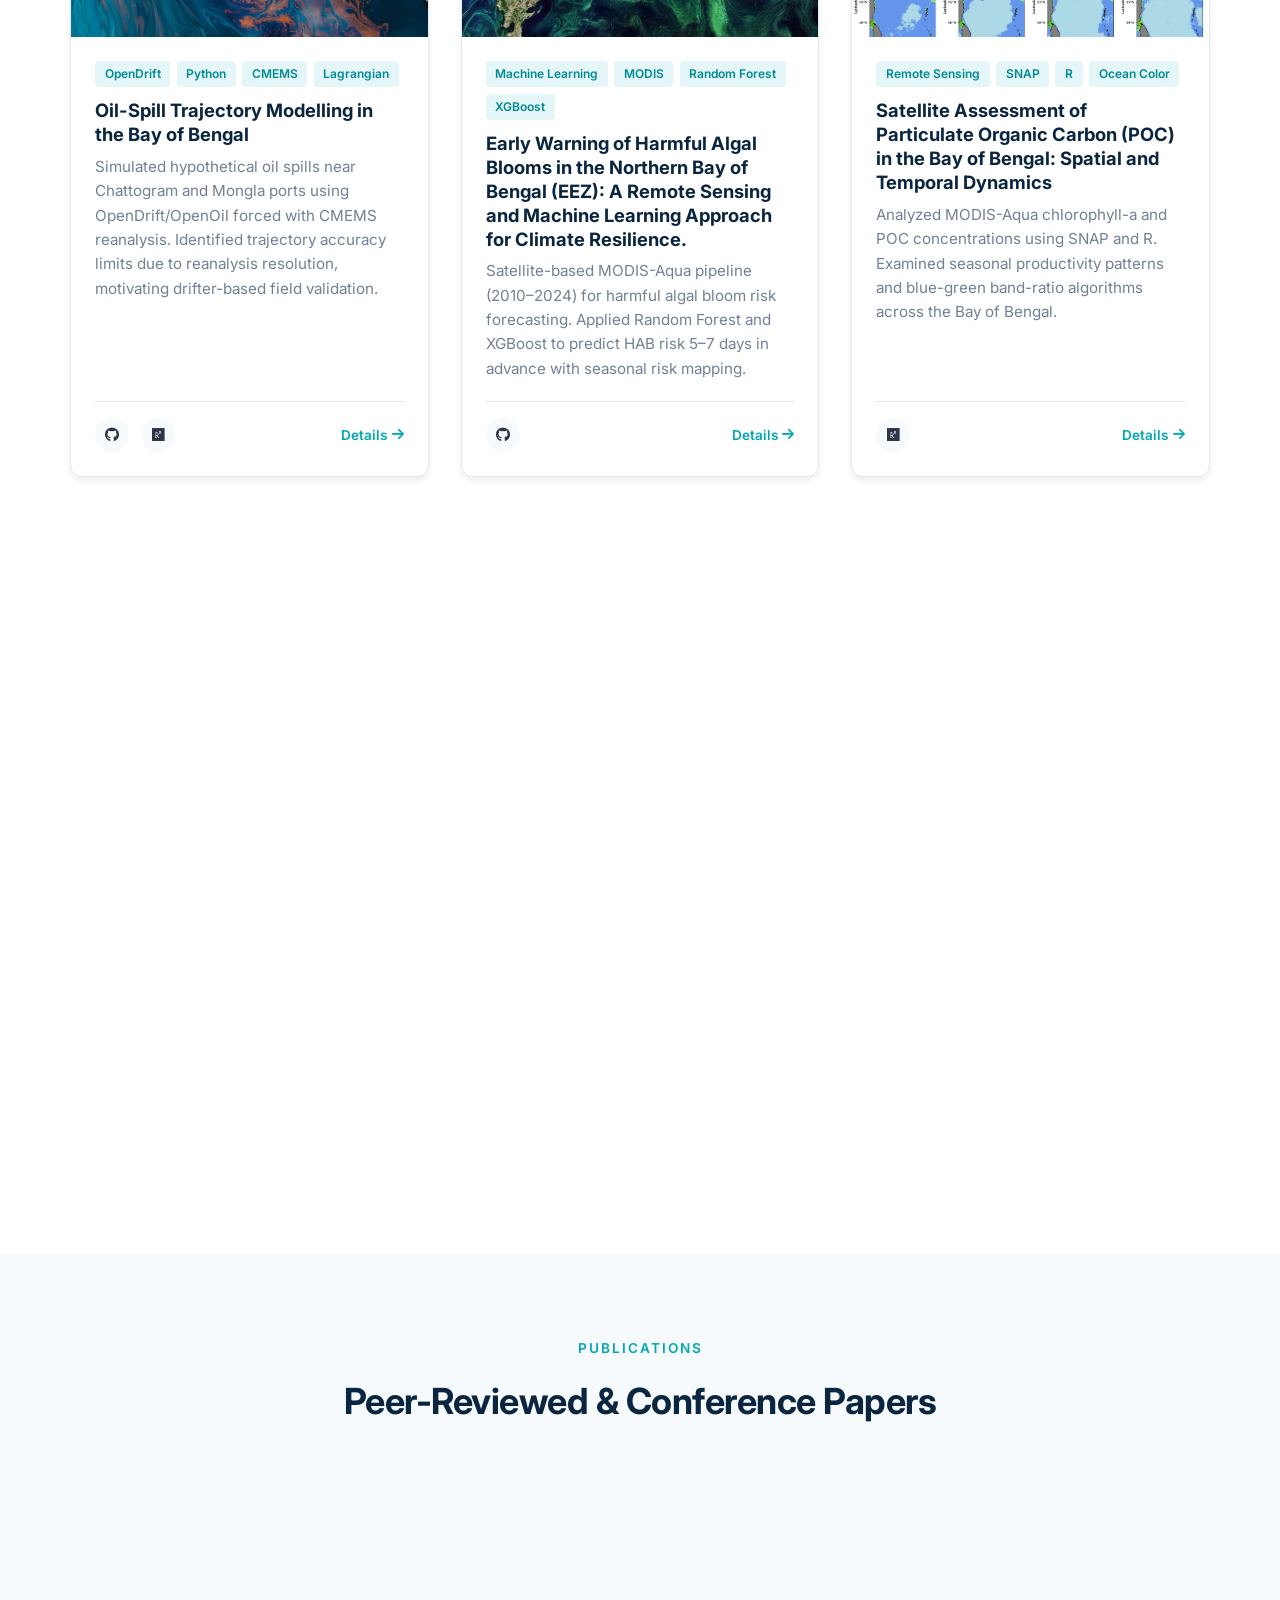
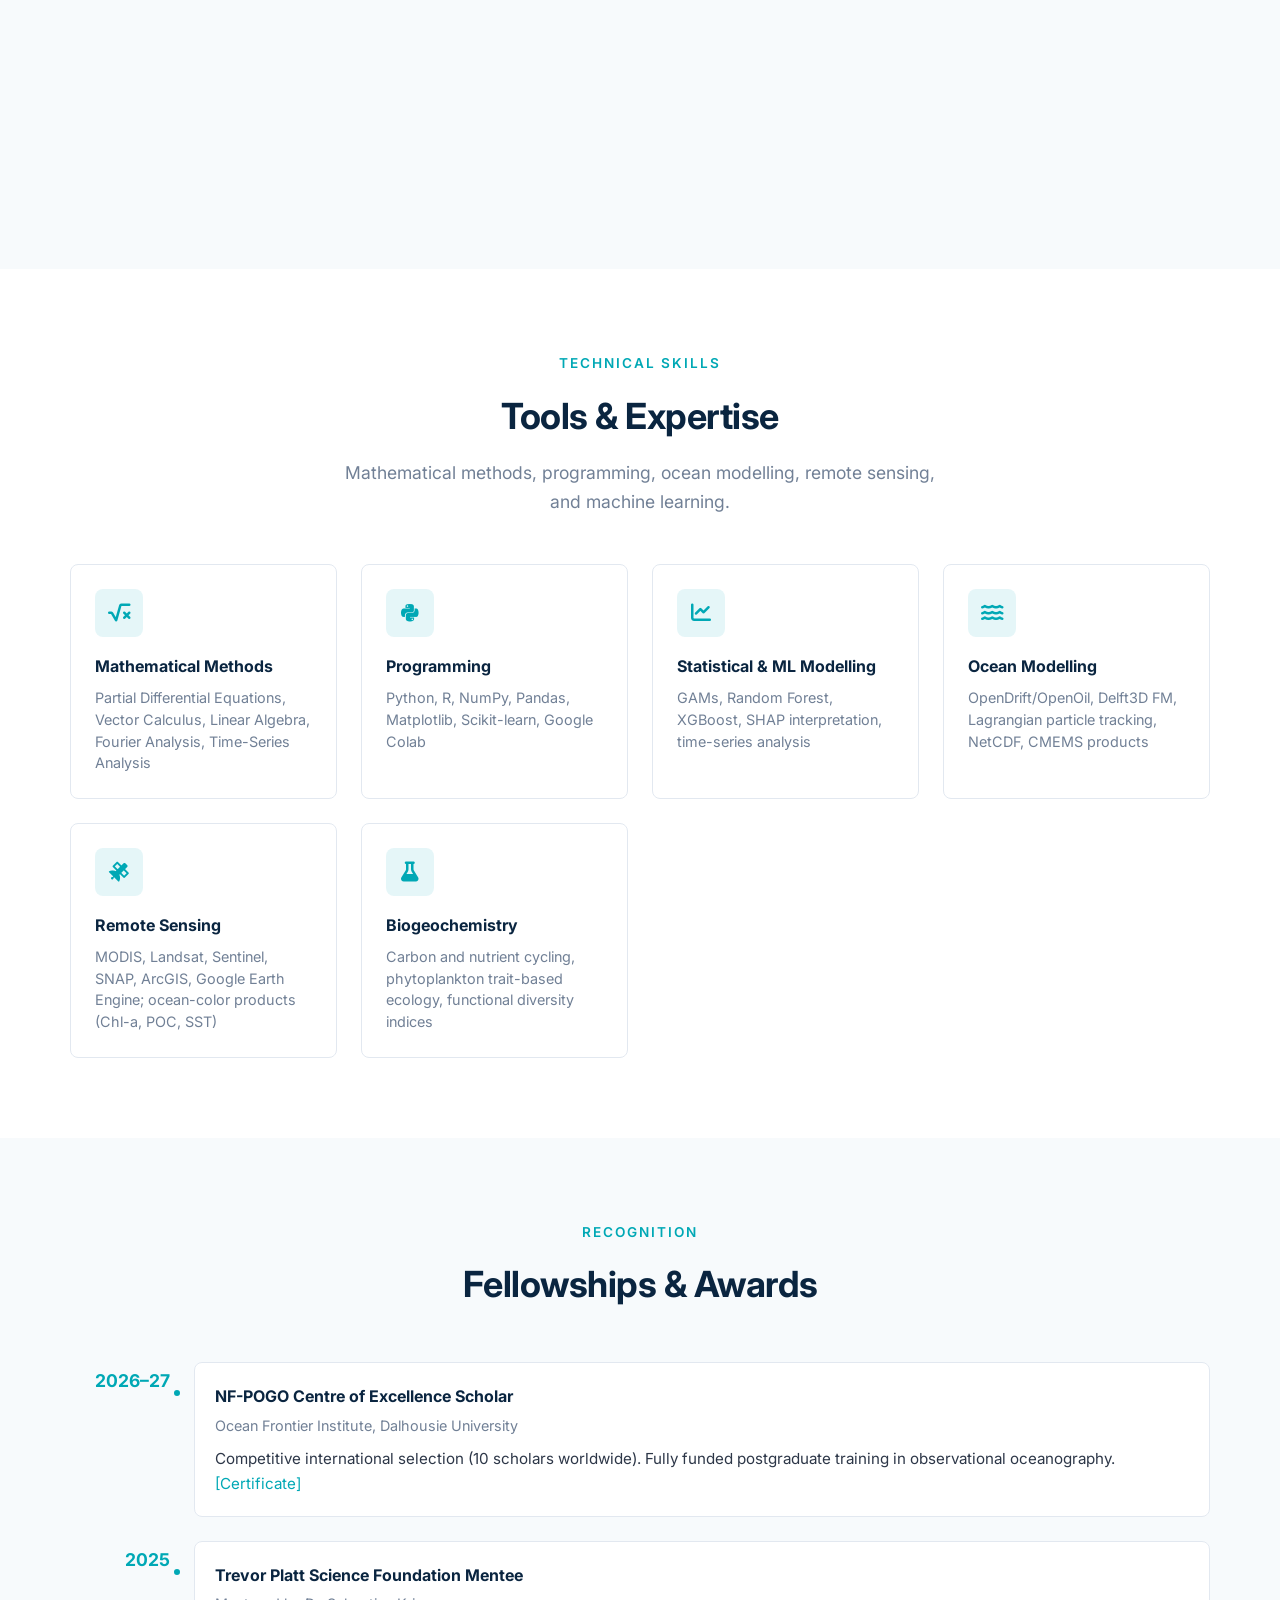
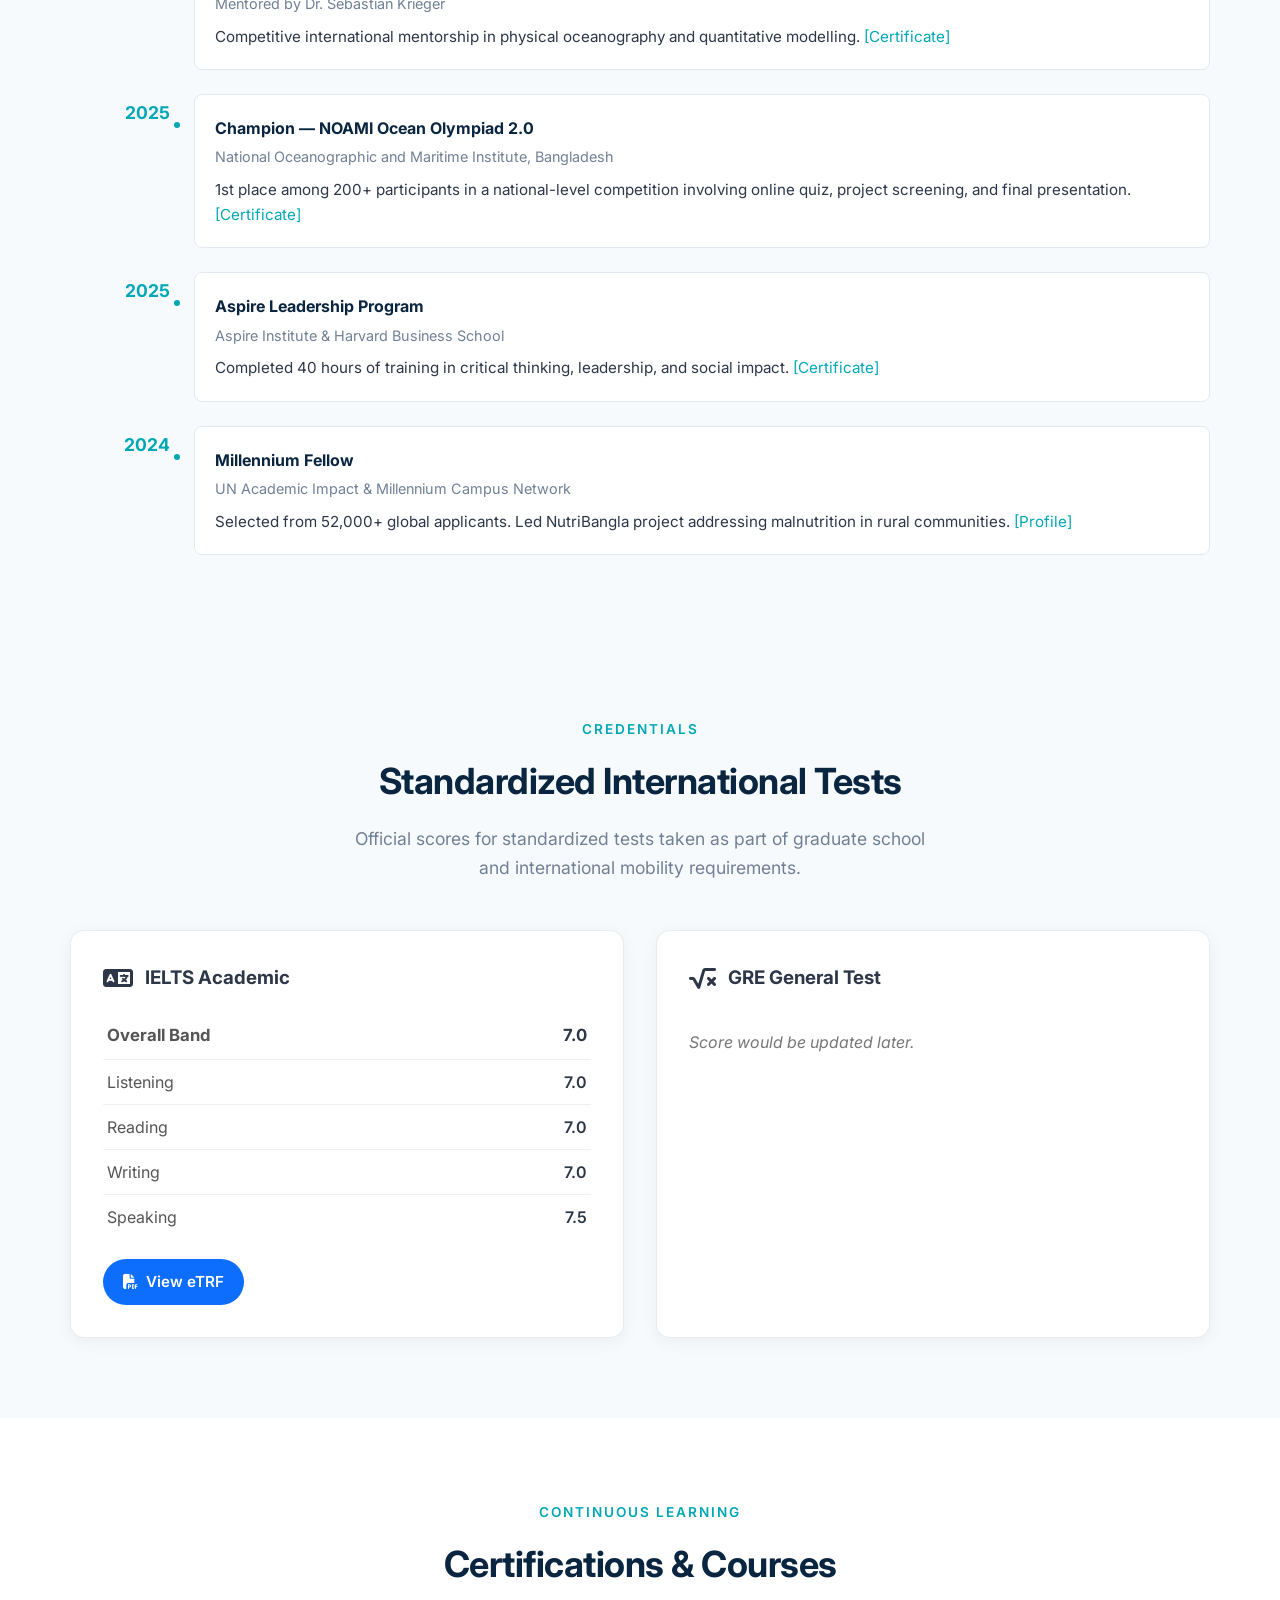
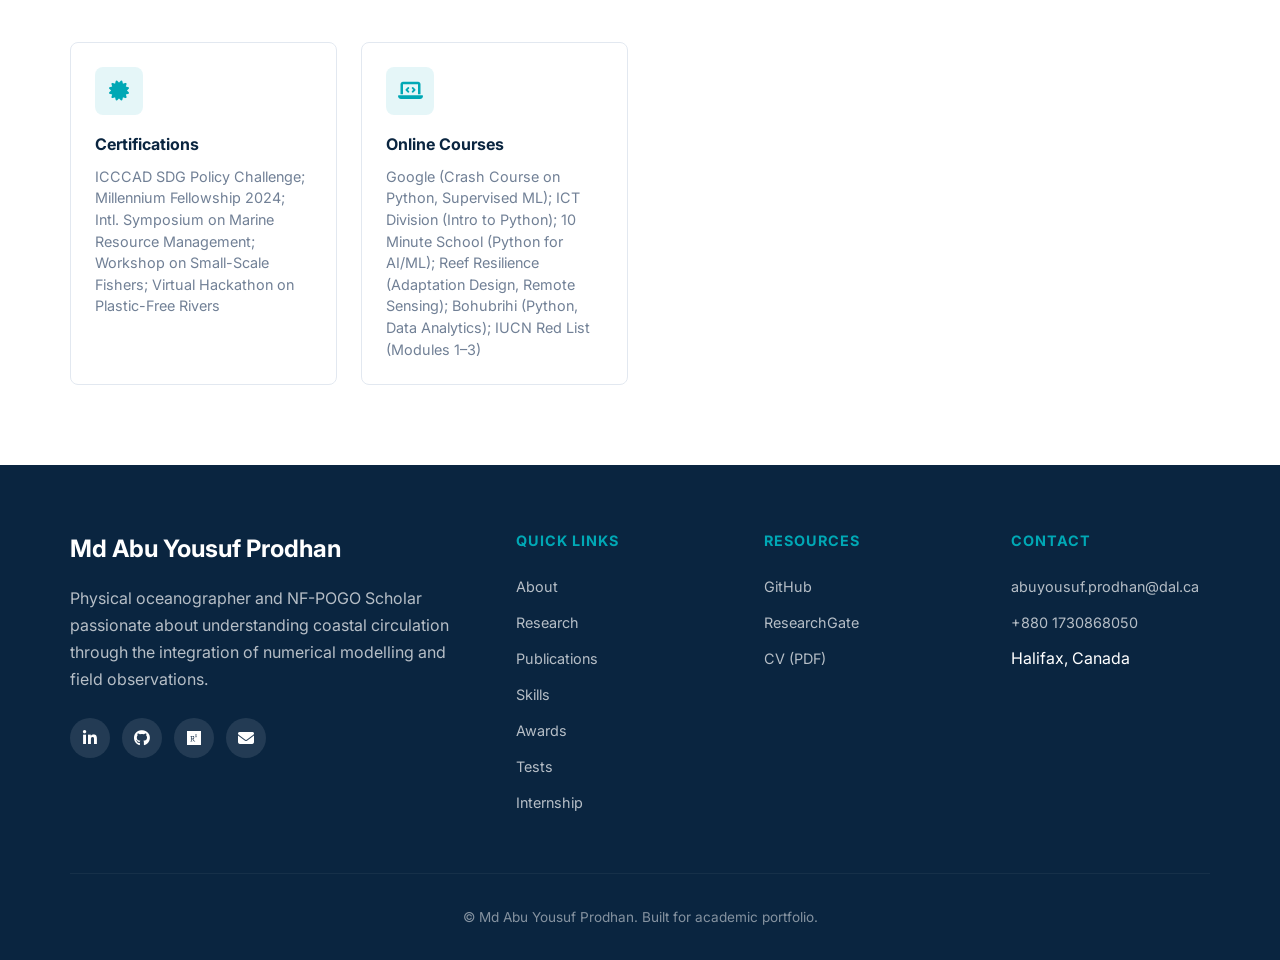
==== commit 605b3444: "updated the project 3 photo card and remove the NF-POGO link from awards and fellowship section" ====
--- a/index.html
+++ b/index.html
@@ -408,7 +408,7 @@
                 <div class="project-card fade-in">
                     <div class="project-image">
                         <!-- PROJECT IMAGE PLACEHOLDER -->
-                        <img src="assets/images/Phyto_project3.jpg" alt="Phytoplankton and POC">
+                        <img src="assets\images\figures\POC_Seasonal_Plots.jpg" alt="Phytoplankton and POC">
                         
                         <!--
                         <img src="assets/images/Phyto_project3.jpg" alt="Phytoplankton and POC">
@@ -644,7 +644,7 @@
                         <div class="award-desc">
                             Competitive international selection (10 scholars worldwide). Fully funded 
                             postgraduate training in observational oceanography.
-                            <a href="https://drive.google.com/file/d/1cCgeFkQNNW5rOJA4IgDvqfm_gjm1VwVi/view?usp=drive_link" target="_blank">[Certificate]</a>
+                            <a href="#" target="_blank">[Certificate]</a>
                         </div>
                     </div>
                 </div>
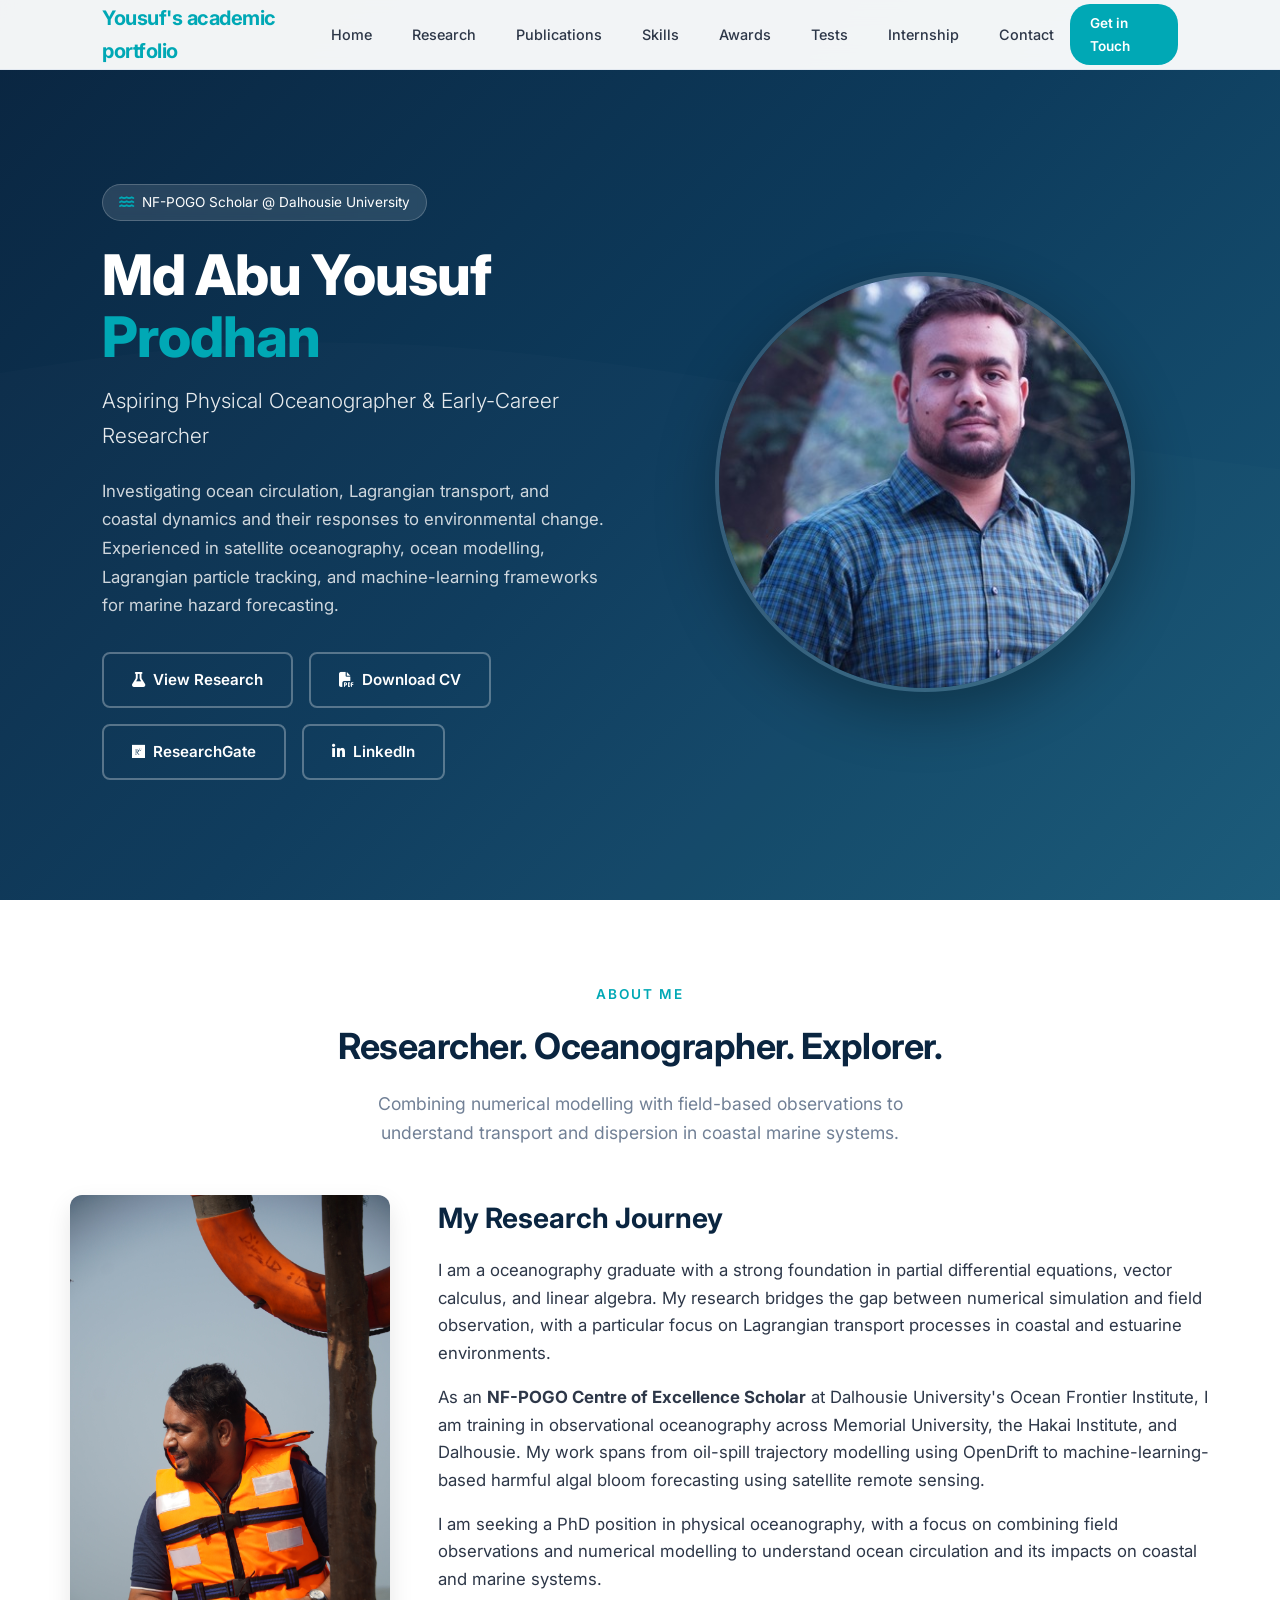
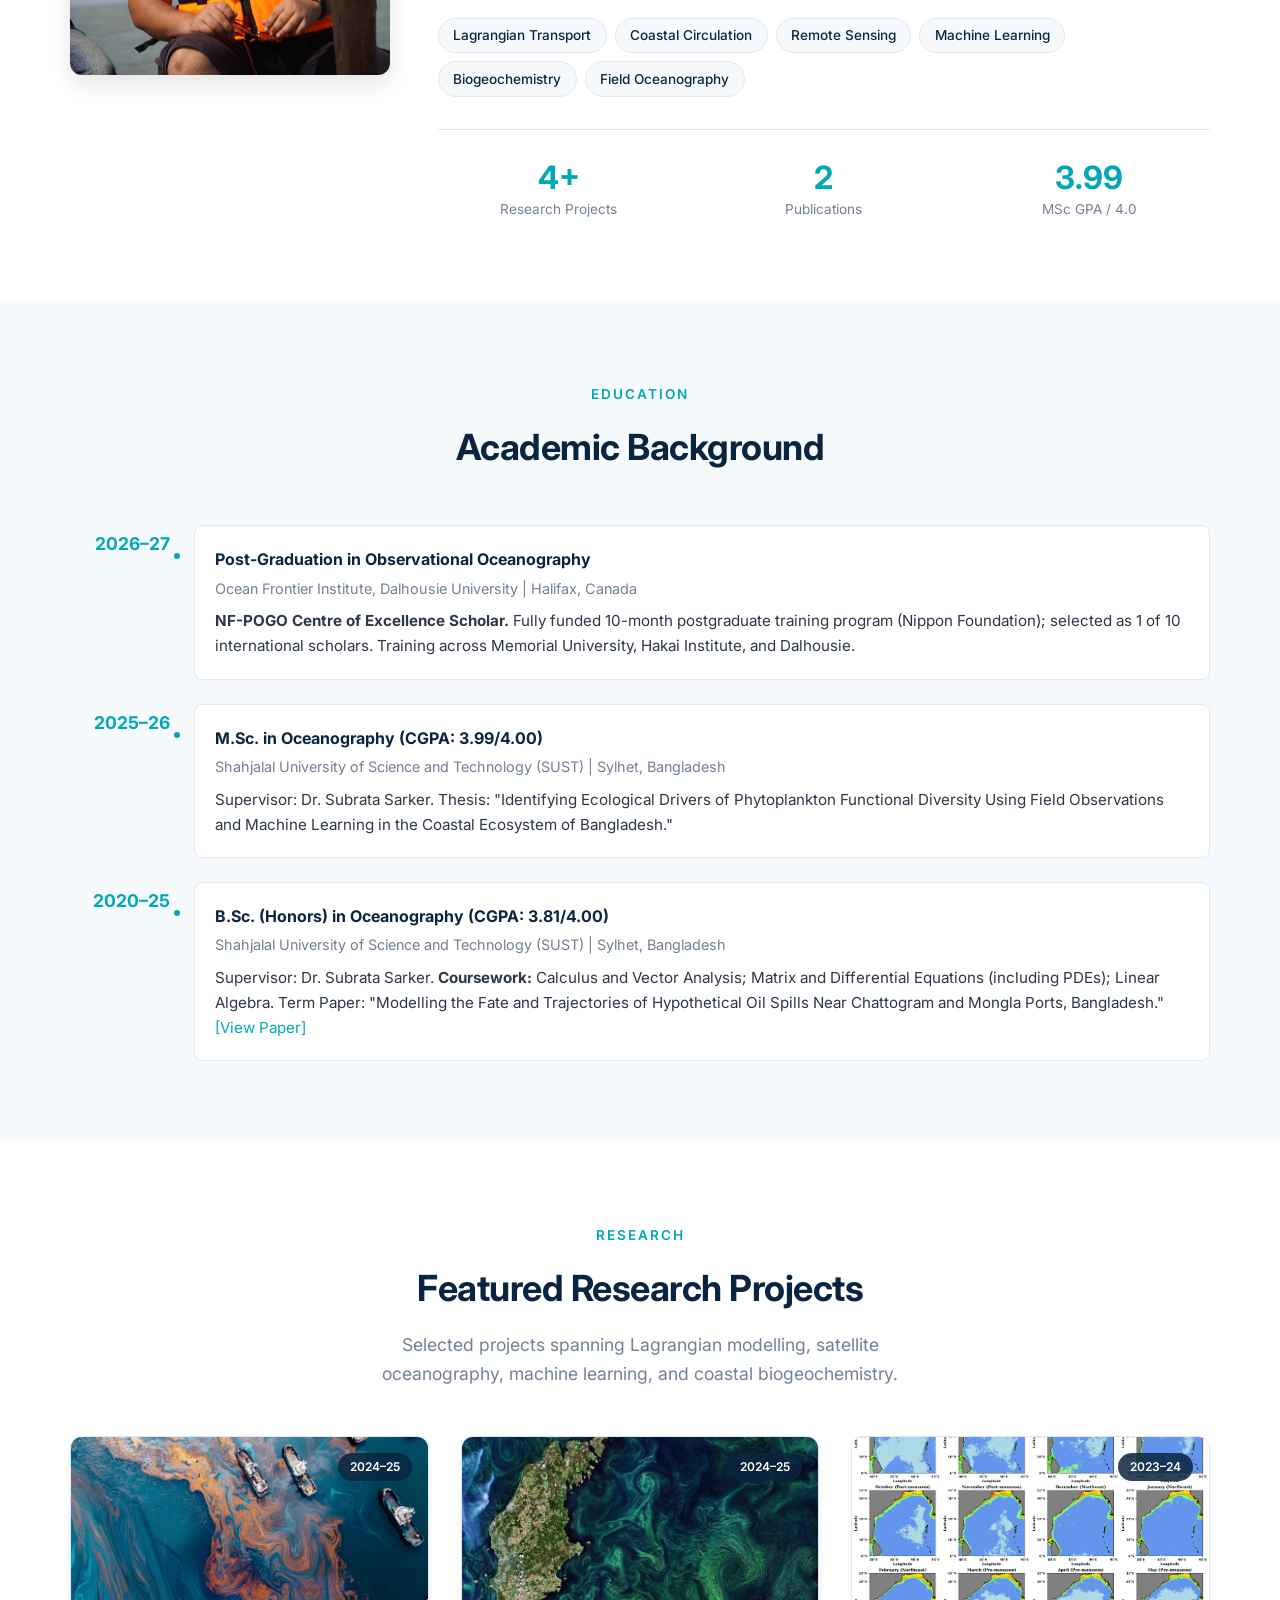
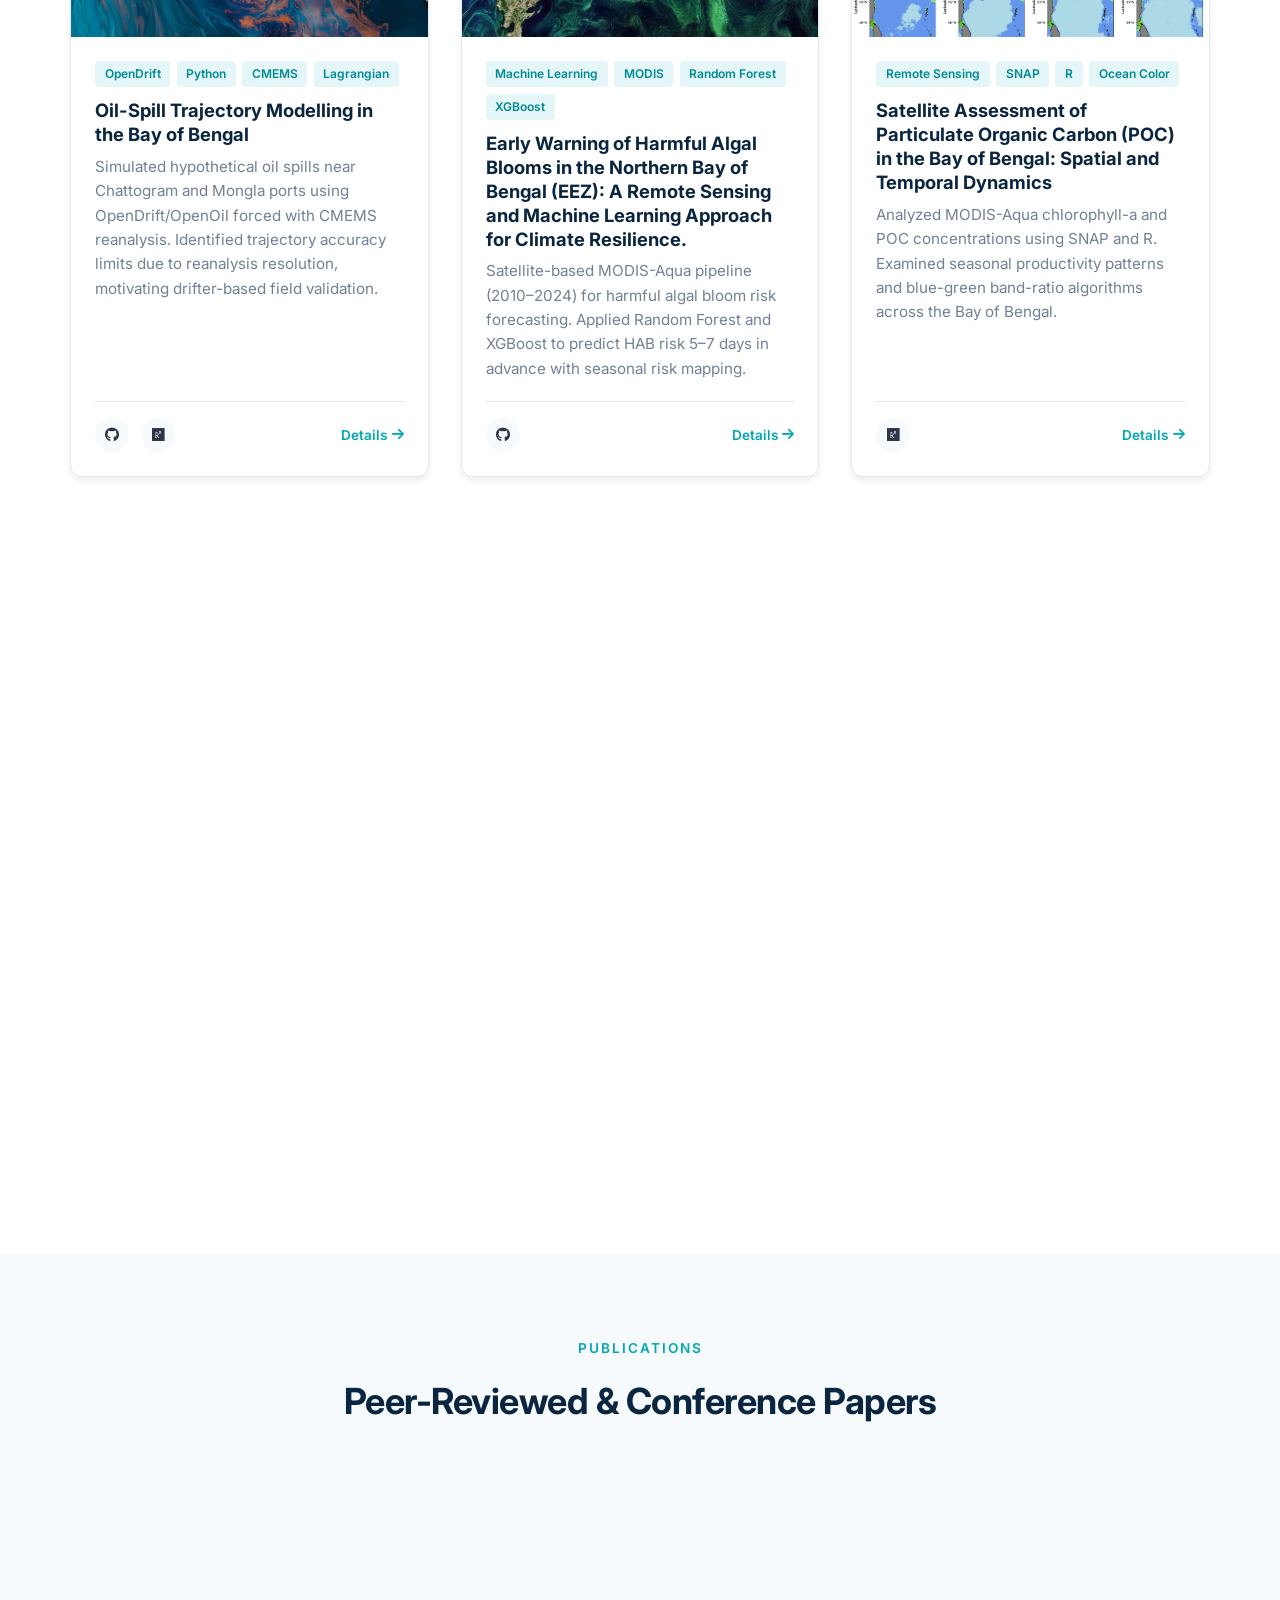
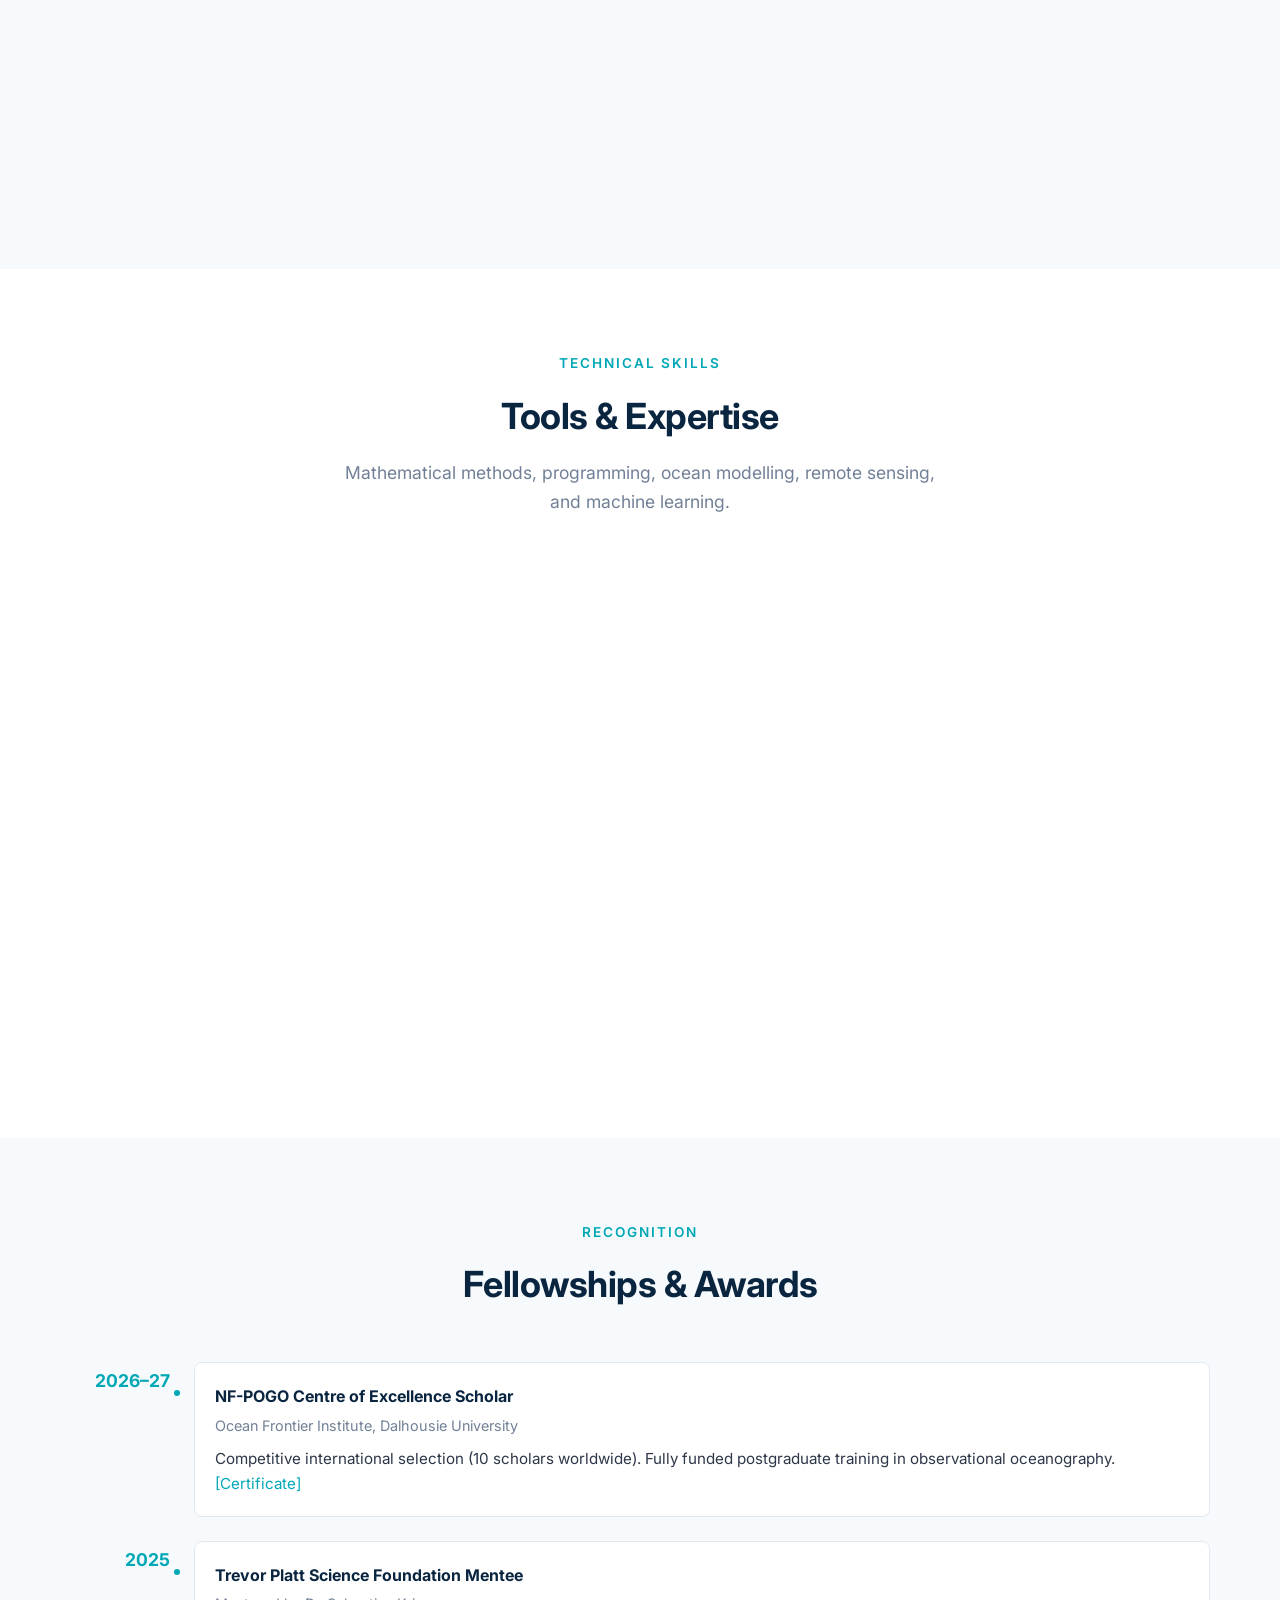
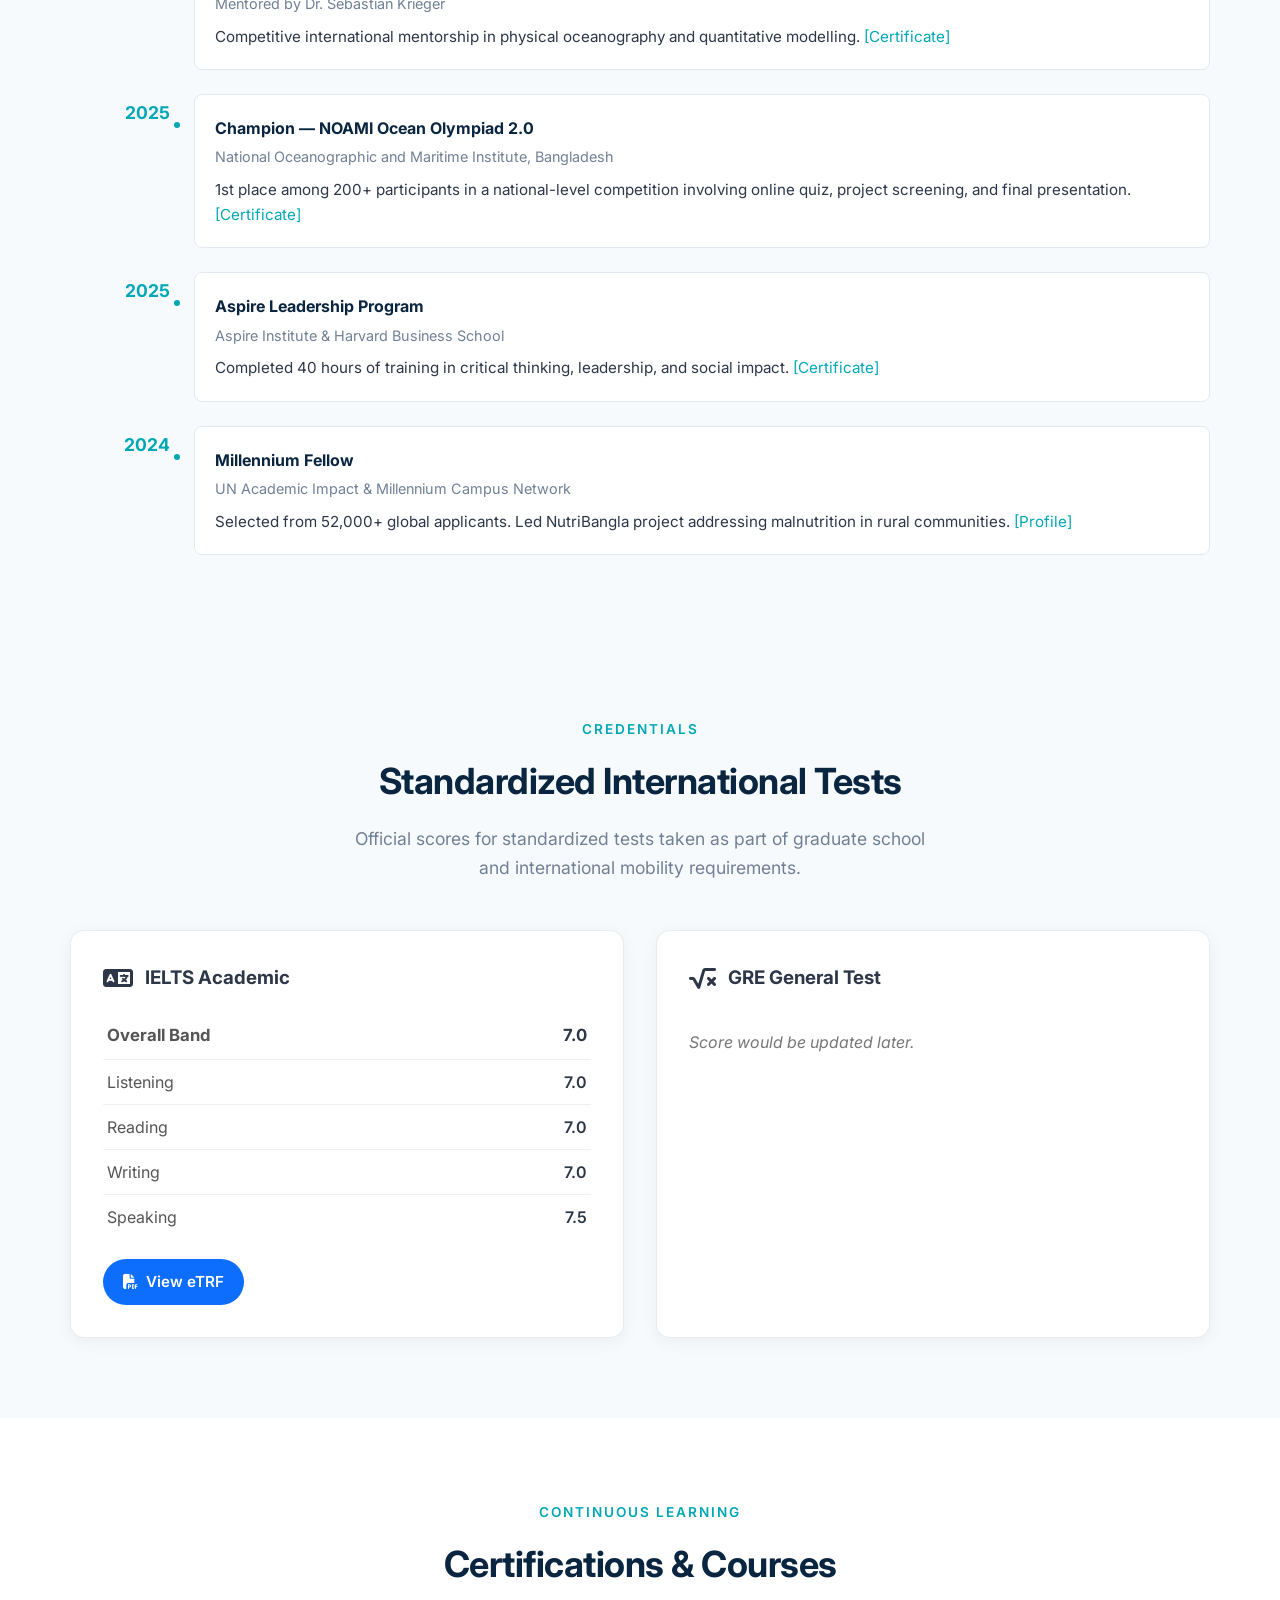
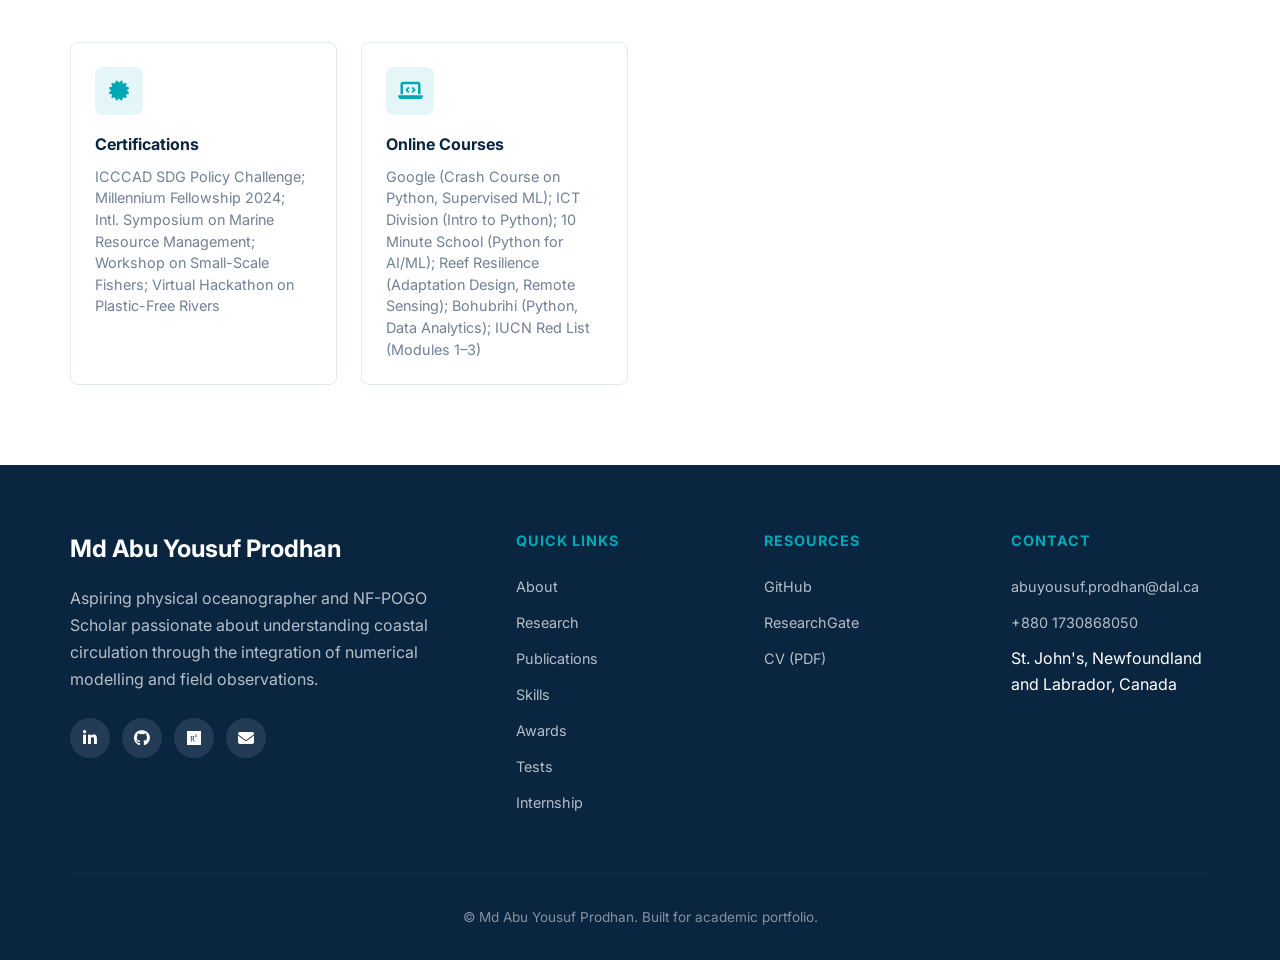
==== commit c98b19bd: "updated the index file" ====
--- a/index.html
+++ b/index.html
@@ -149,11 +149,9 @@
                     Md Abu Yousuf<br>
                     <span class="highlight">Prodhan</span>
                 </h1>
-                <p class="hero-subtitle">Physical Oceanographer & Researcher</p>
+                <p class="hero-subtitle">Aspiring Physical Oceanographer & Early-Career Researcher</p>
                 <p class="hero-desc">
-                    Investigating phytoplankton dynamics, marine carbon cycling, and coastal ecosystem 
-                    responses to environmental change. Experienced in satellite oceanography, Lagrangian 
-                    particle tracking, and machine-learning frameworks for marine hazard forecasting.
+                    Investigating ocean circulation, Lagrangian transport, and coastal dynamics and their responses to environmental change. Experienced in satellite oceanography, ocean modelling, Lagrangian particle tracking, and machine-learning frameworks for marine hazard forecasting.
                 </p>
                 <div class="hero-buttons">
                     
@@ -208,7 +206,7 @@
                 <div class="about-content">
                     <h3>My Research Journey</h3>
                     <p>
-                        I am a physical oceanographer with a strong foundation in partial differential equations, 
+                        I am a oceanography graduate with a strong foundation in partial differential equations, 
                         vector calculus, and linear algebra. My research bridges the gap between numerical 
                         simulation and field observation, with a particular focus on Lagrangian transport 
                         processes in coastal and estuarine environments.
@@ -221,9 +219,7 @@
                         using satellite remote sensing.
                     </p>
                     <p>
-                        I am seeking a PhD position to develop mechanistic biogeochemical models of nutrient 
-                        cycling and primary production, with emphasis on integrating field observations 
-                        (drifters, CTD, moorings) with high-resolution numerical simulations.
+                        I am seeking a PhD position in physical oceanography, with a focus on combining field observations and numerical modelling to understand ocean circulation and its impacts on coastal and marine systems.
                     </p>
 
                     <div class="about-tags">
@@ -801,7 +797,7 @@
             <div class="footer-brand">
                 <h3>Md Abu Yousuf Prodhan</h3>
                 <p>
-                    Physical oceanographer and NF-POGO Scholar passionate about understanding 
+                    Aspiring physical oceanographer and NF-POGO Scholar passionate about understanding 
                     coastal circulation through the integration of numerical modelling and 
                     field observations.
                 </p>
@@ -849,7 +845,7 @@
                 <ul>
                     <li><a href="mailto:abuyousuf.prodhan@dal.ca">abuyousuf.prodhan@dal.ca</a></li>
                     <li><a href="tel:+8801730868050">+880 1730868050</a></li>
-                    <li>Halifax, Canada</li>
+                    <li>St. John's, Newfoundland and Labrador, Canada</li>
                 </ul>
             </div>
         </div>
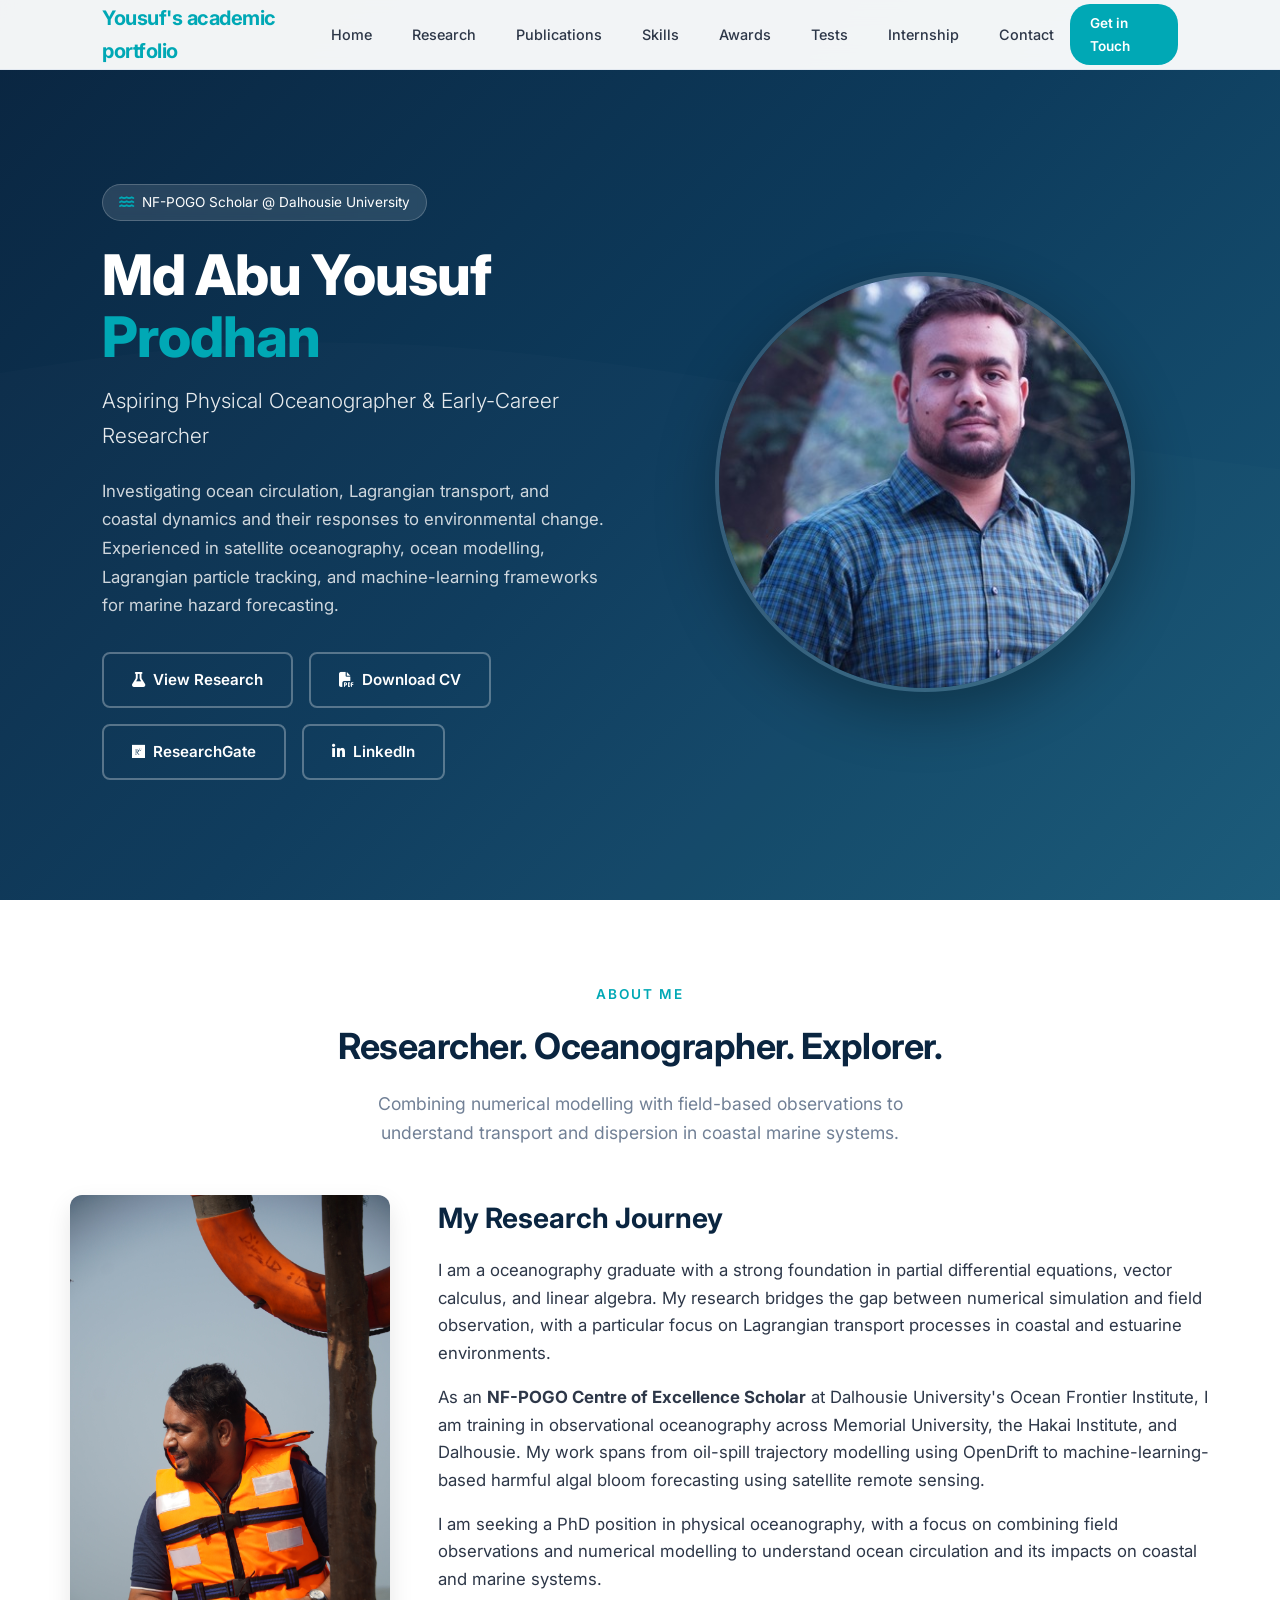
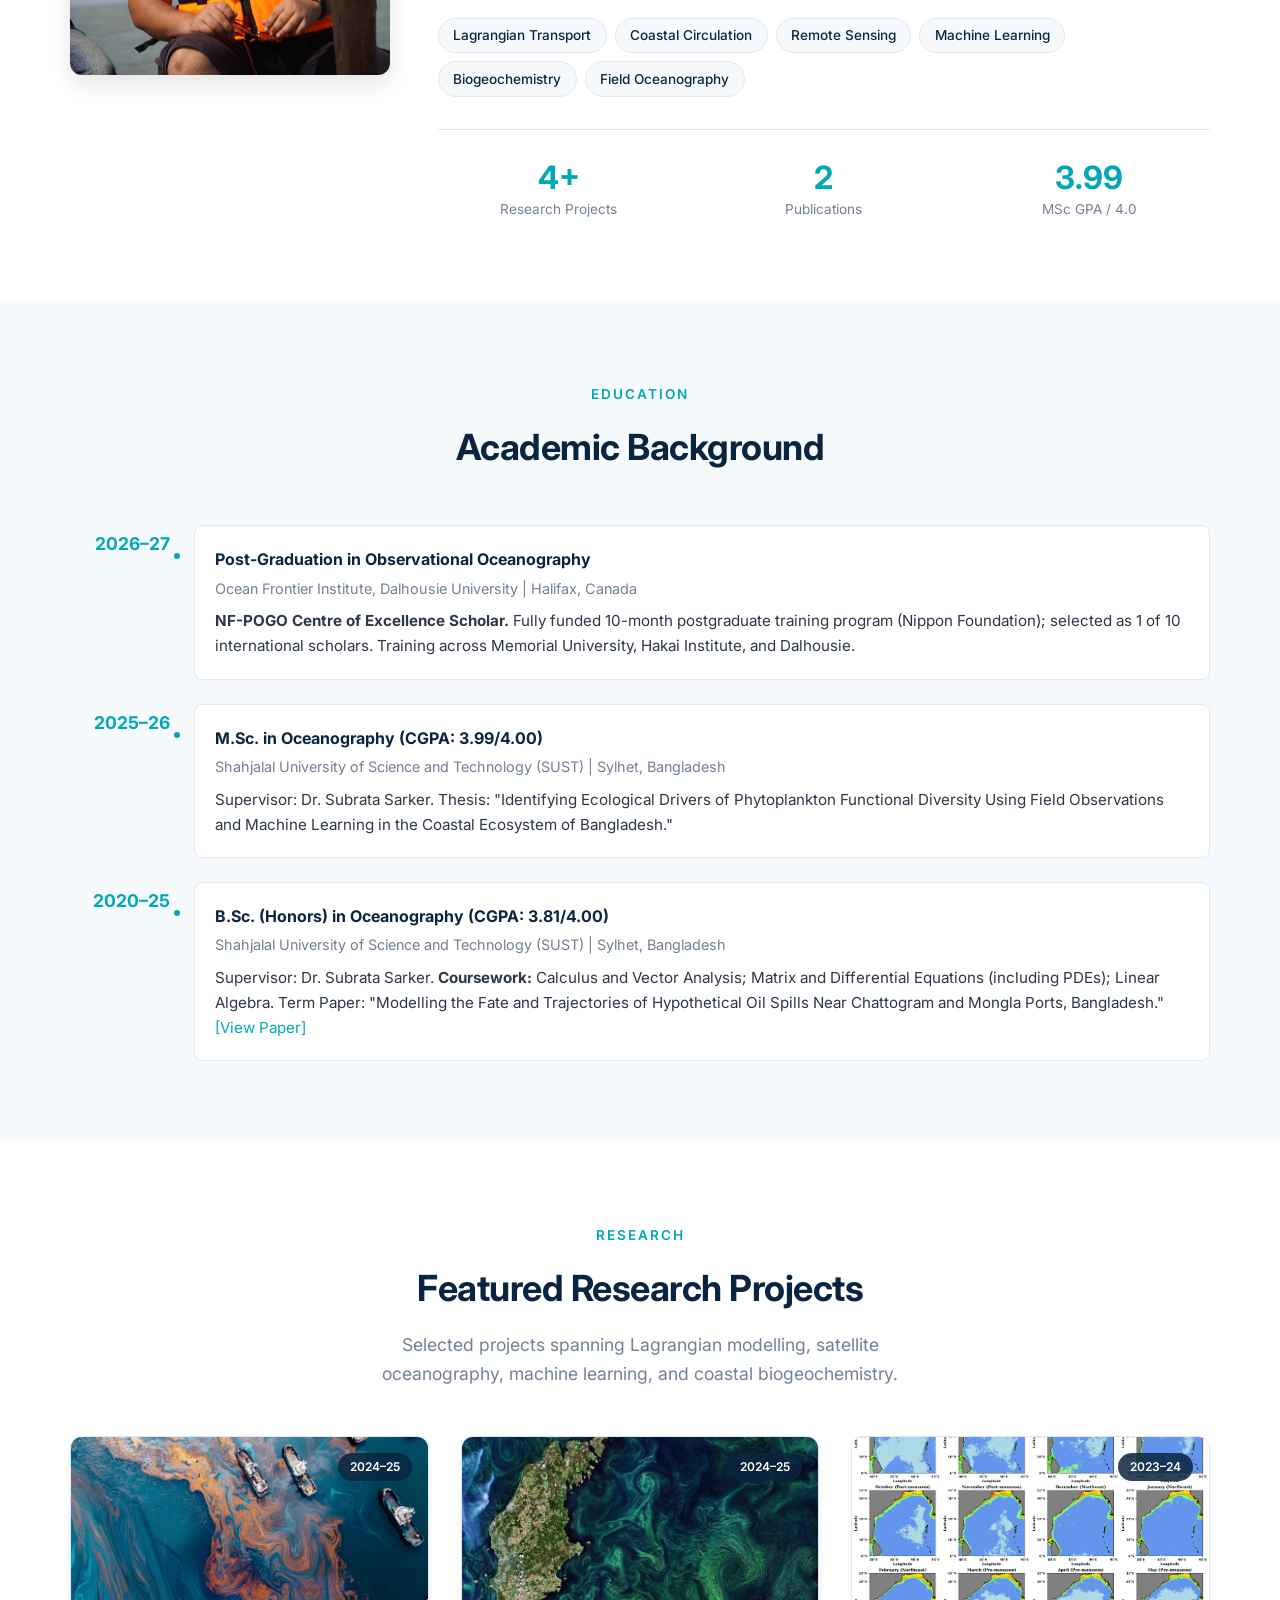
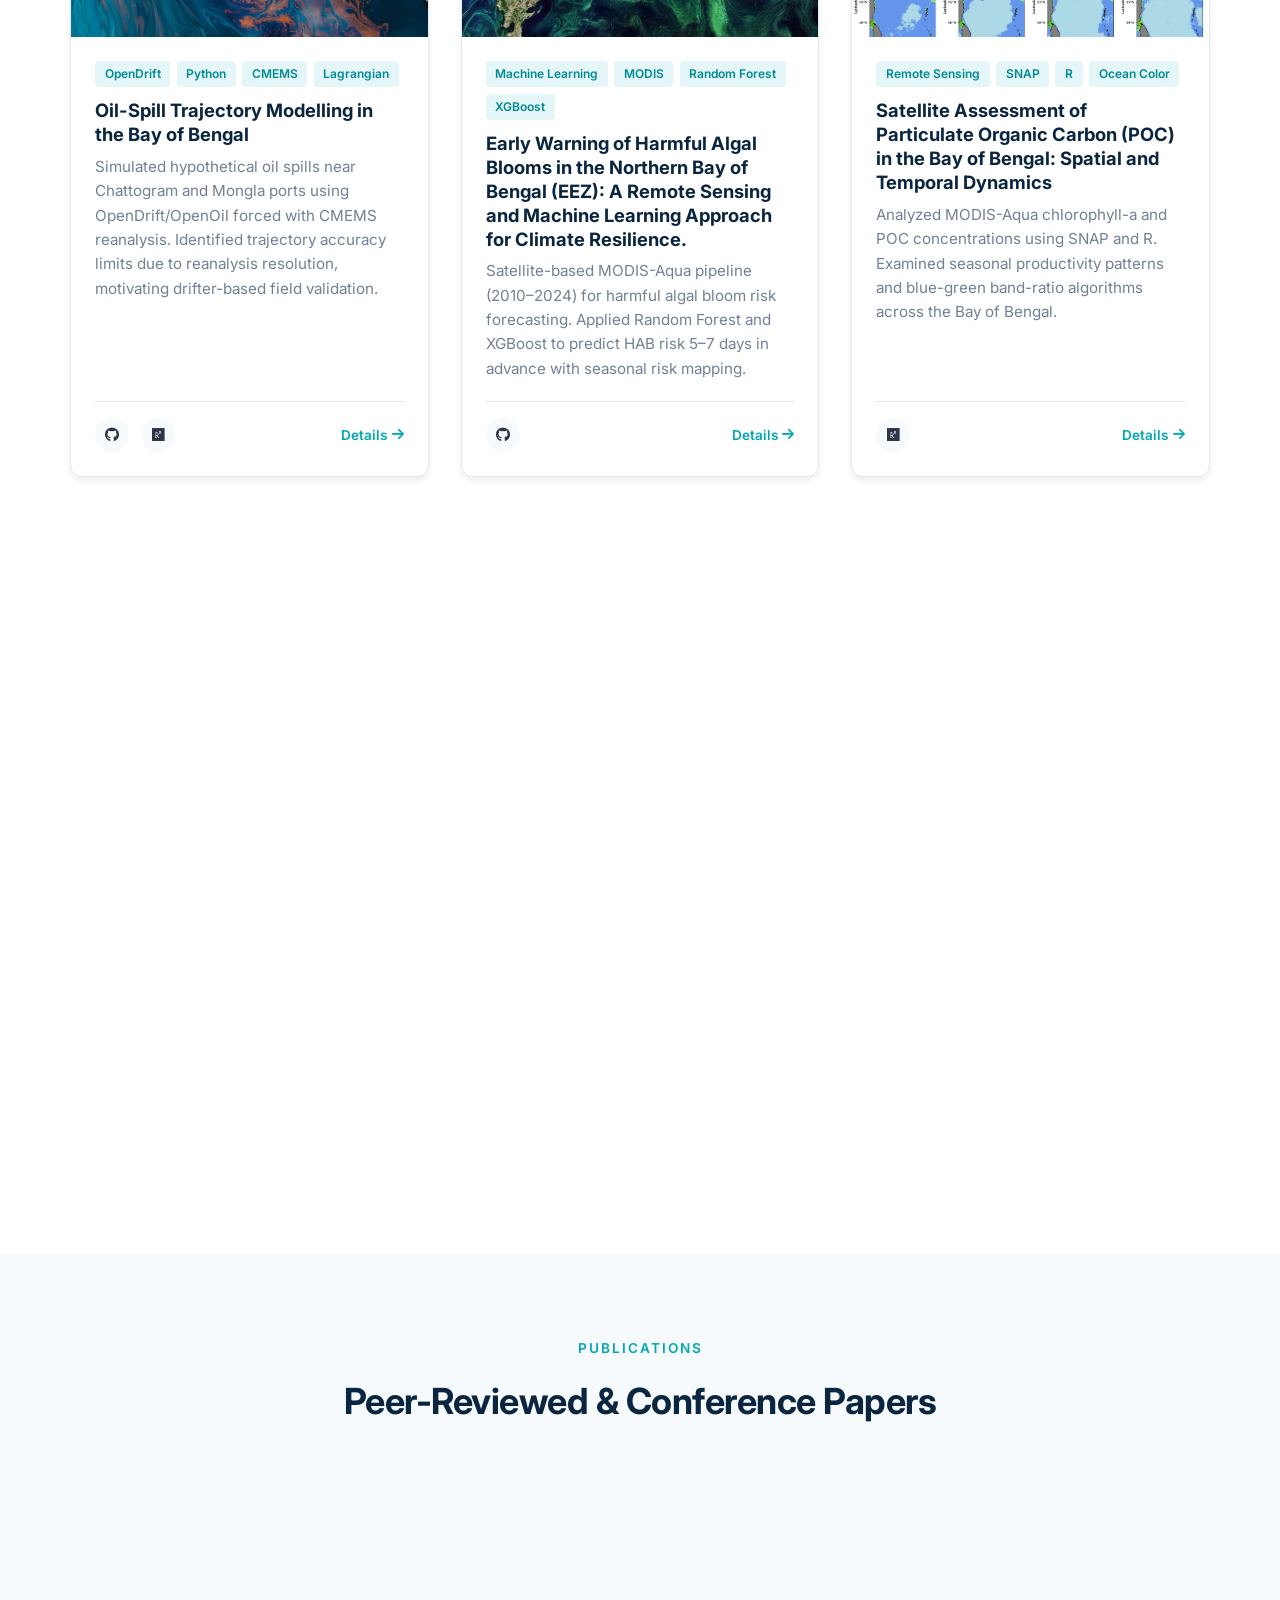
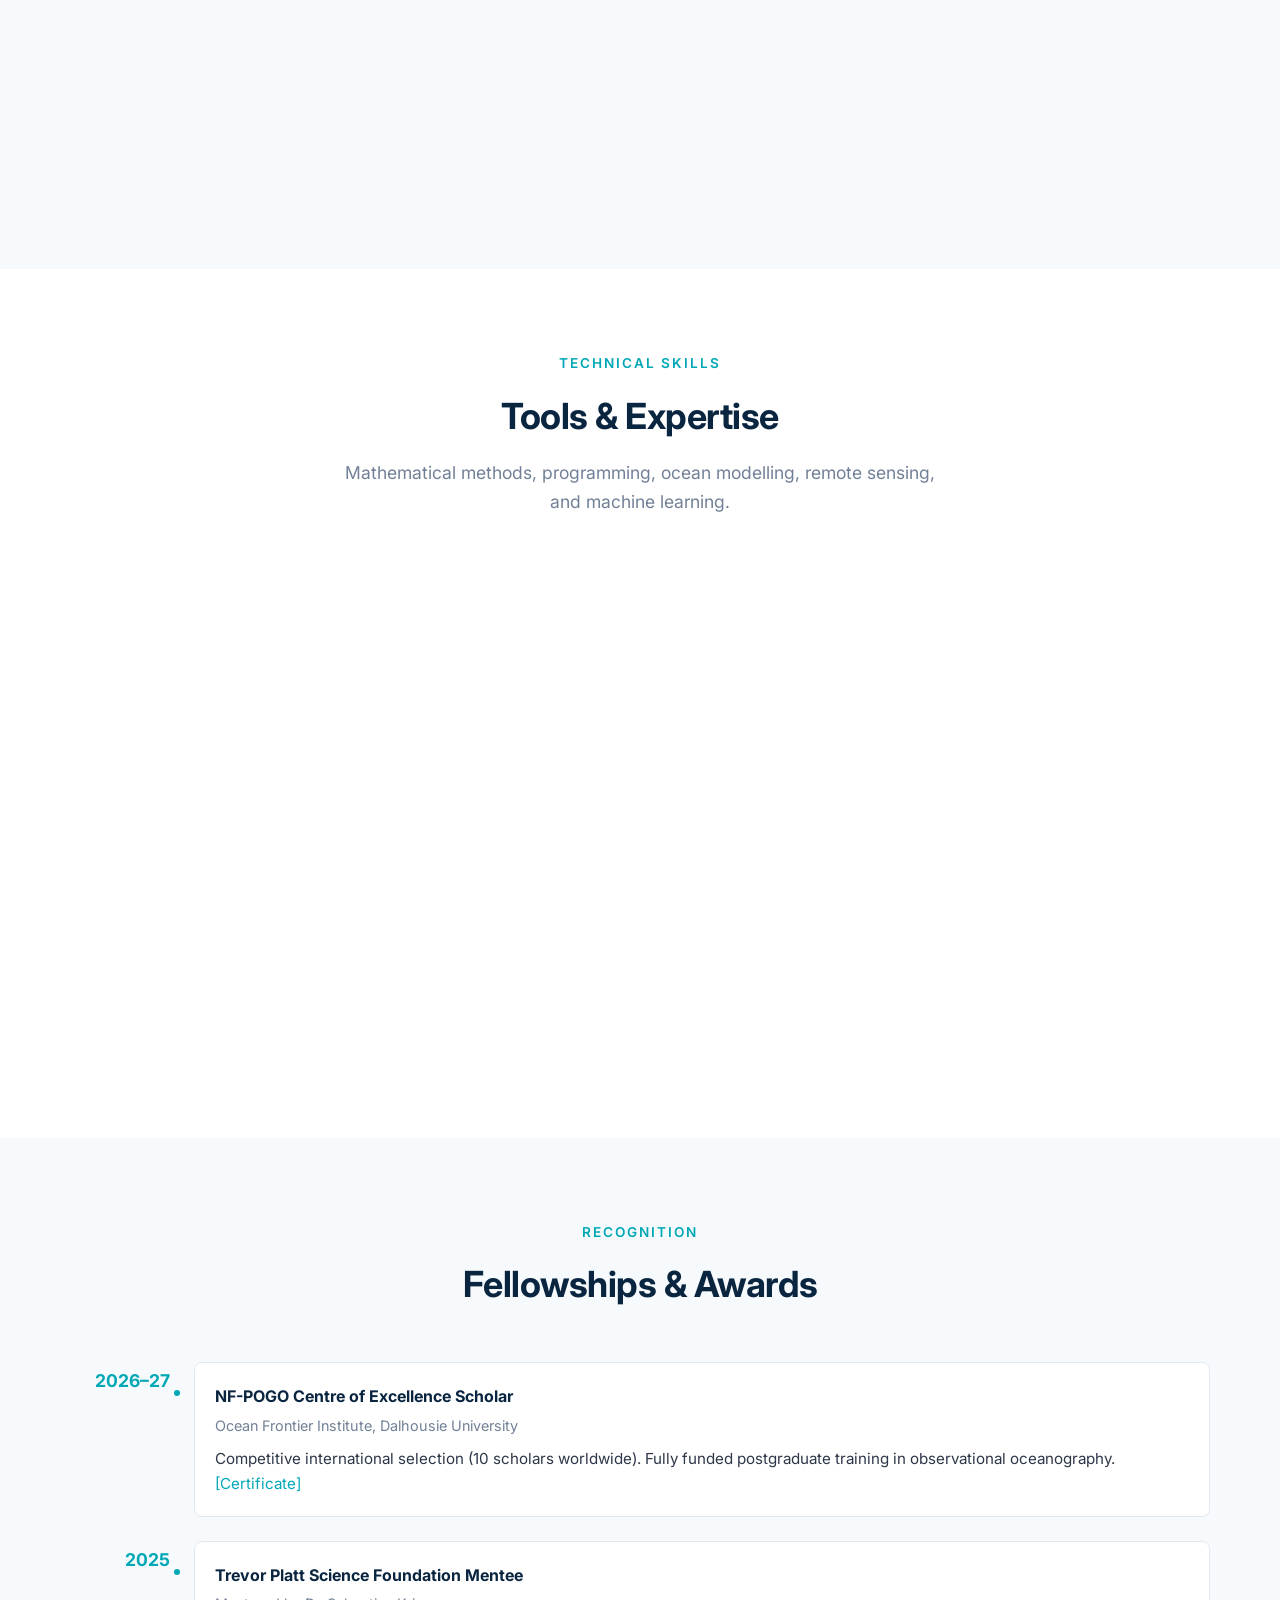
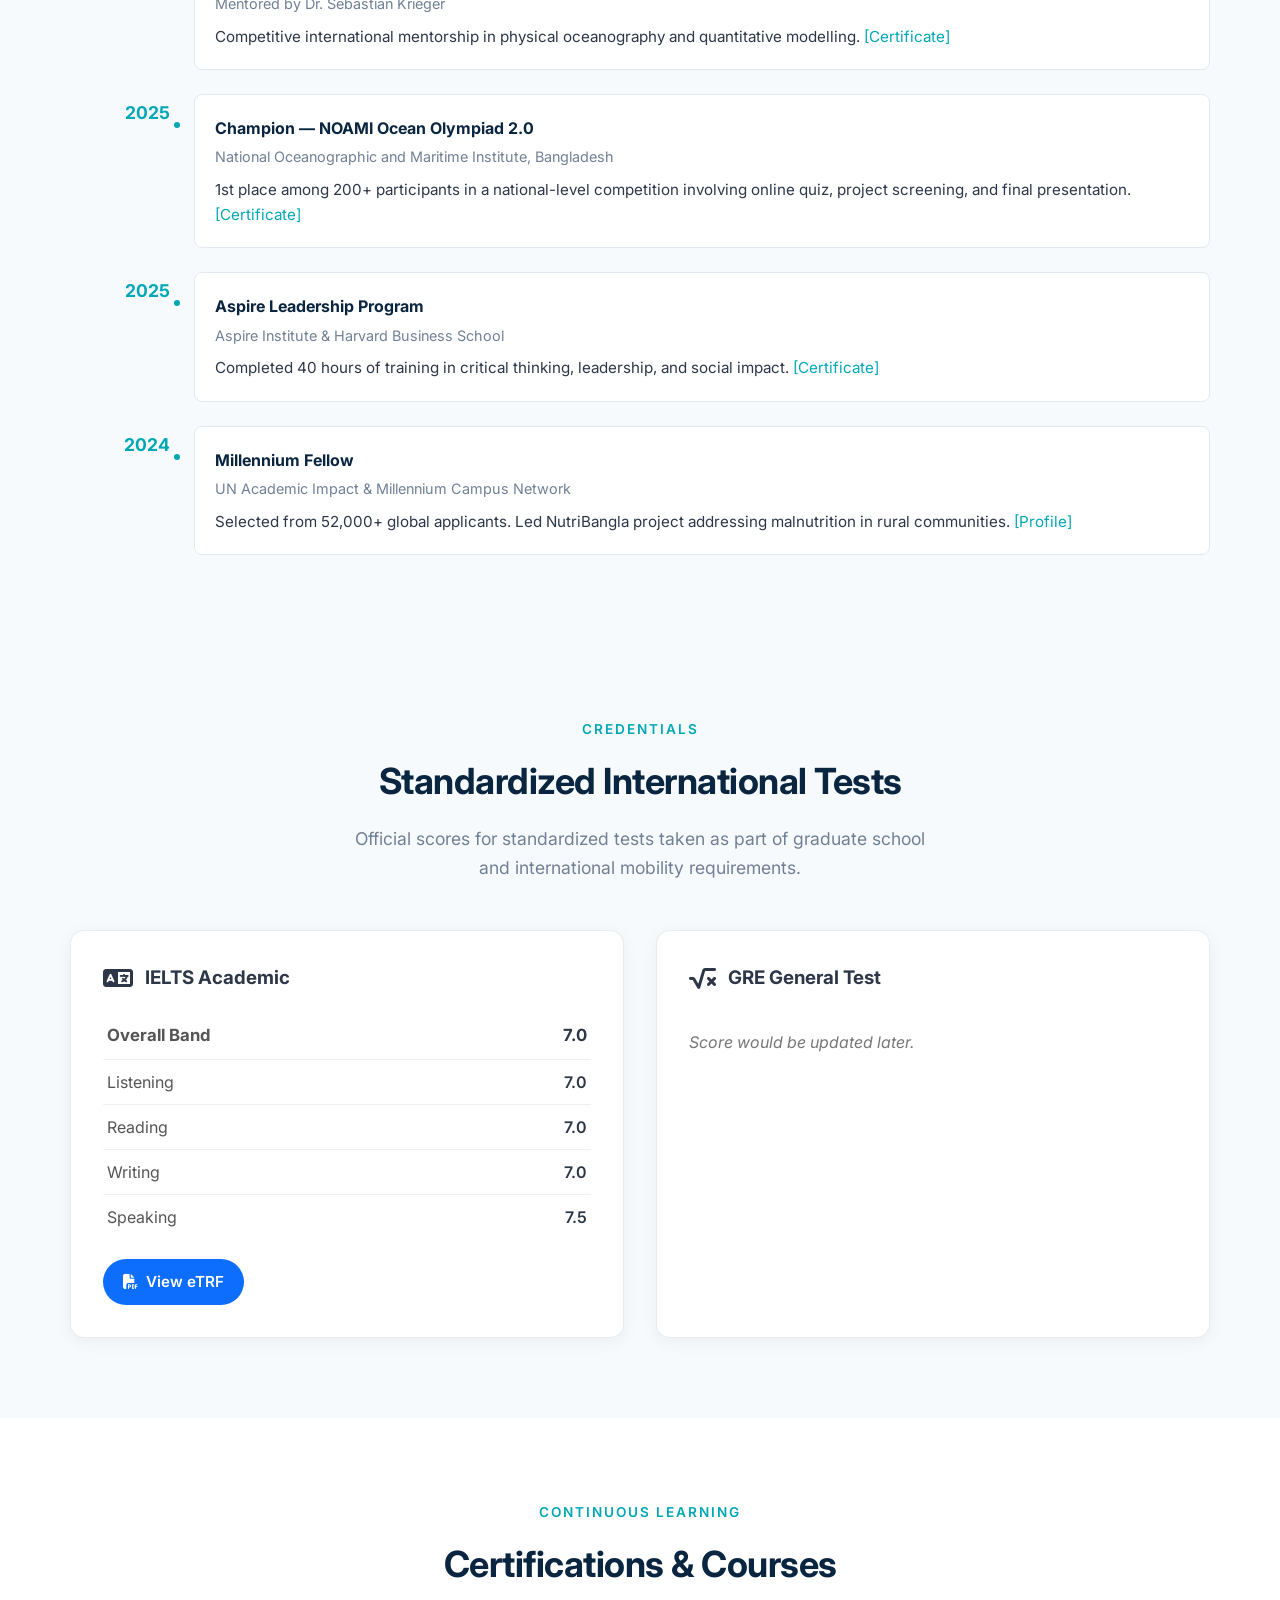
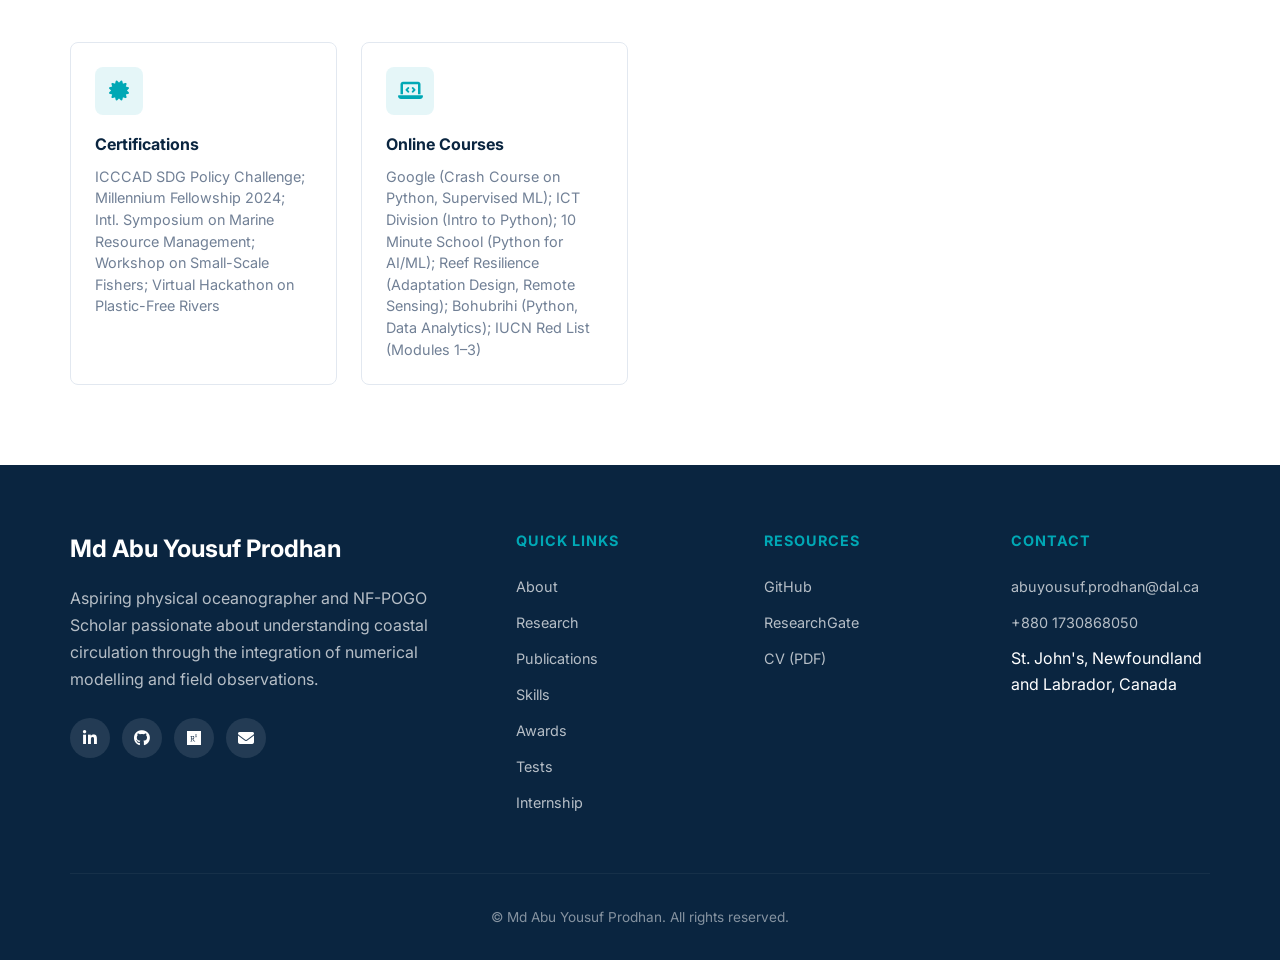
==== commit 81a53731: "updated index file again" ====
--- a/index.html
+++ b/index.html
@@ -850,7 +850,7 @@
             </div>
         </div>
         <div class="footer-bottom">
-            <p>&copy; Md Abu Yousuf Prodhan. Built for academic portfolio.</p>
+            <p>&copy; Md Abu Yousuf Prodhan. All rights reserved.</p>
         </div>
     </footer>
 
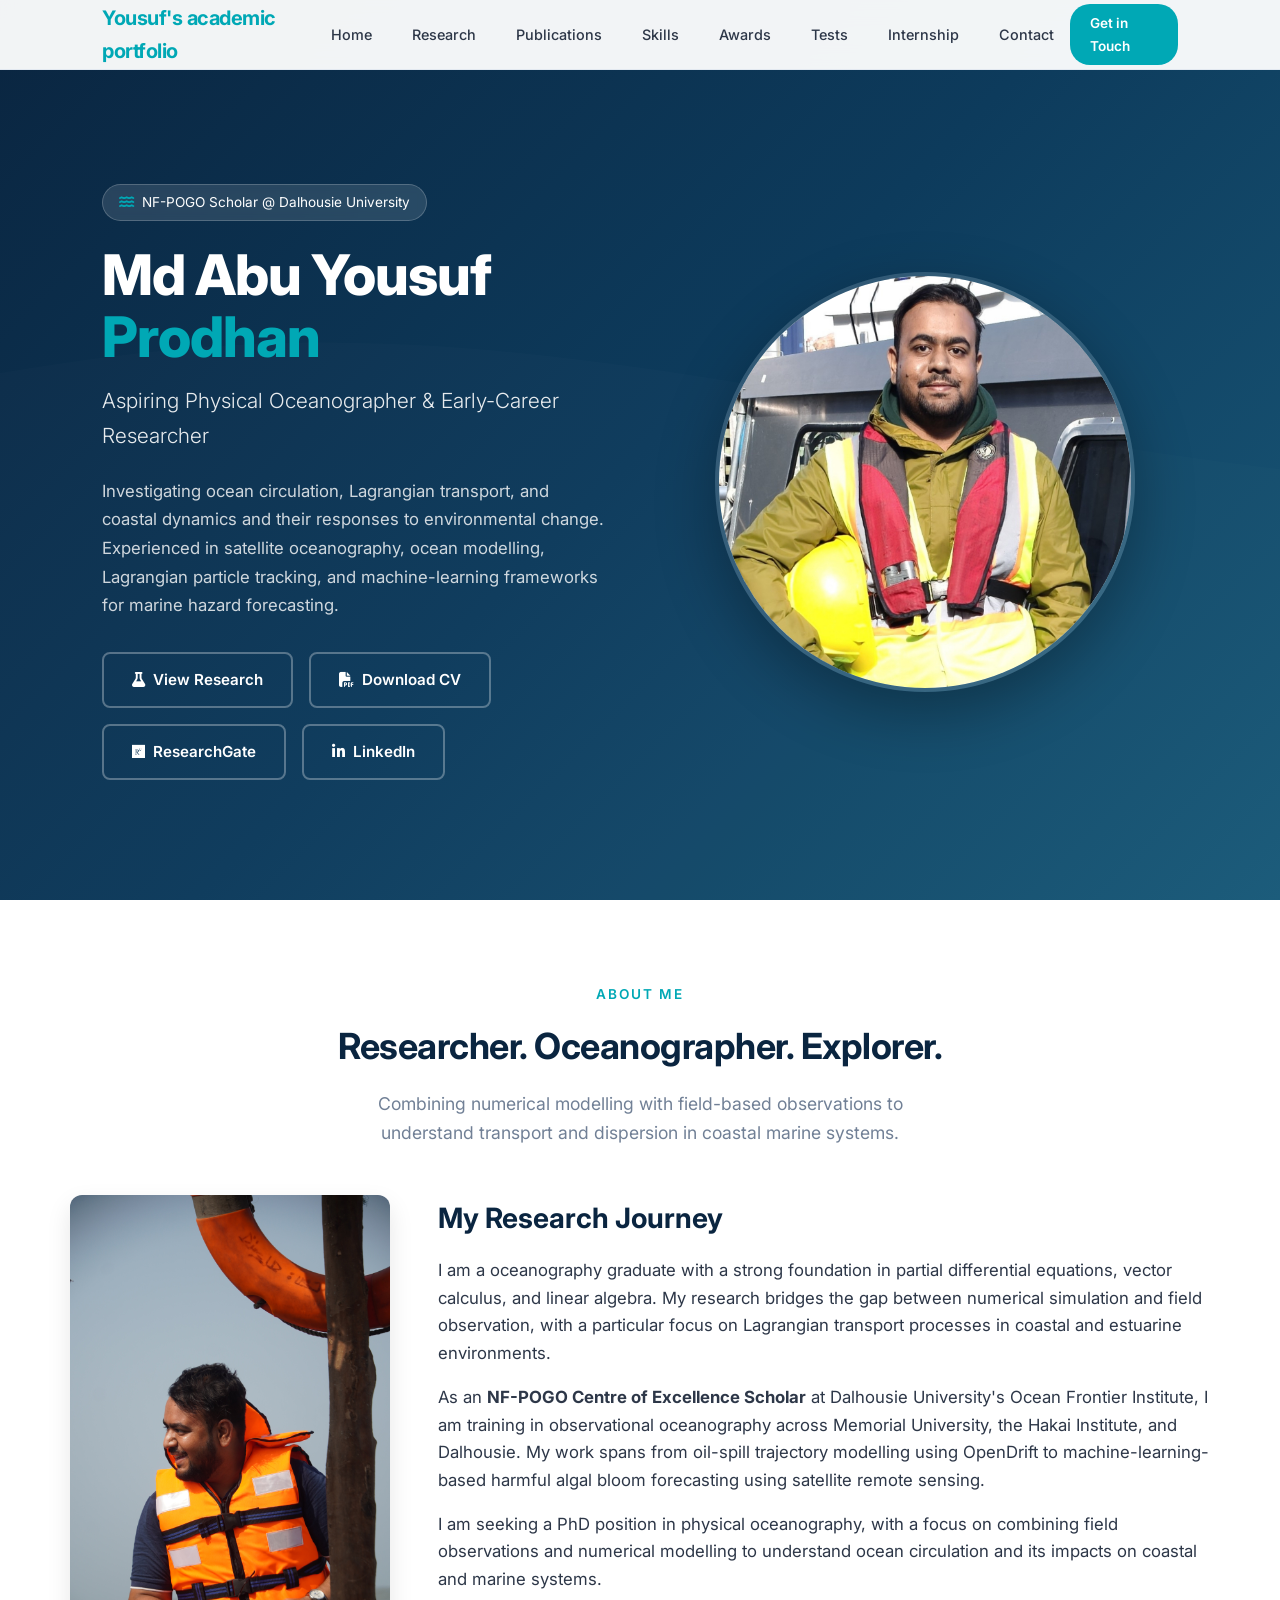
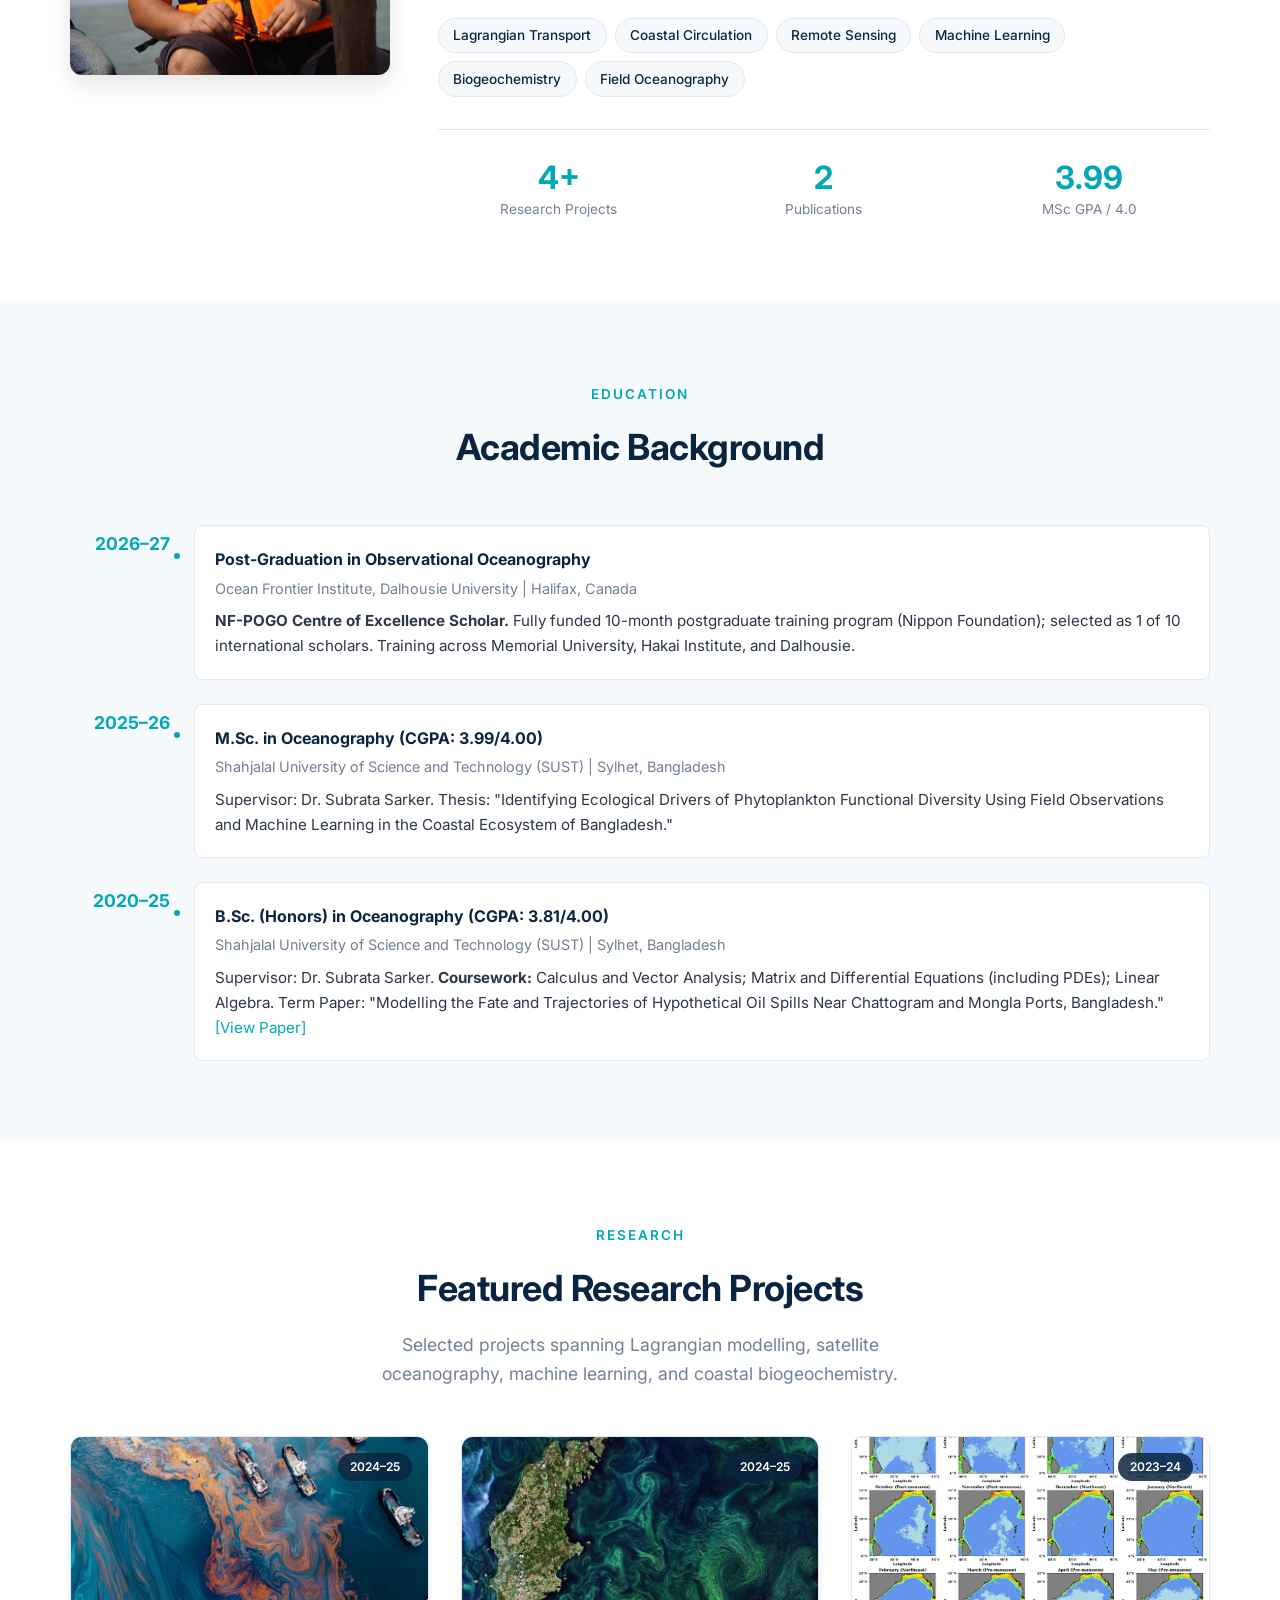
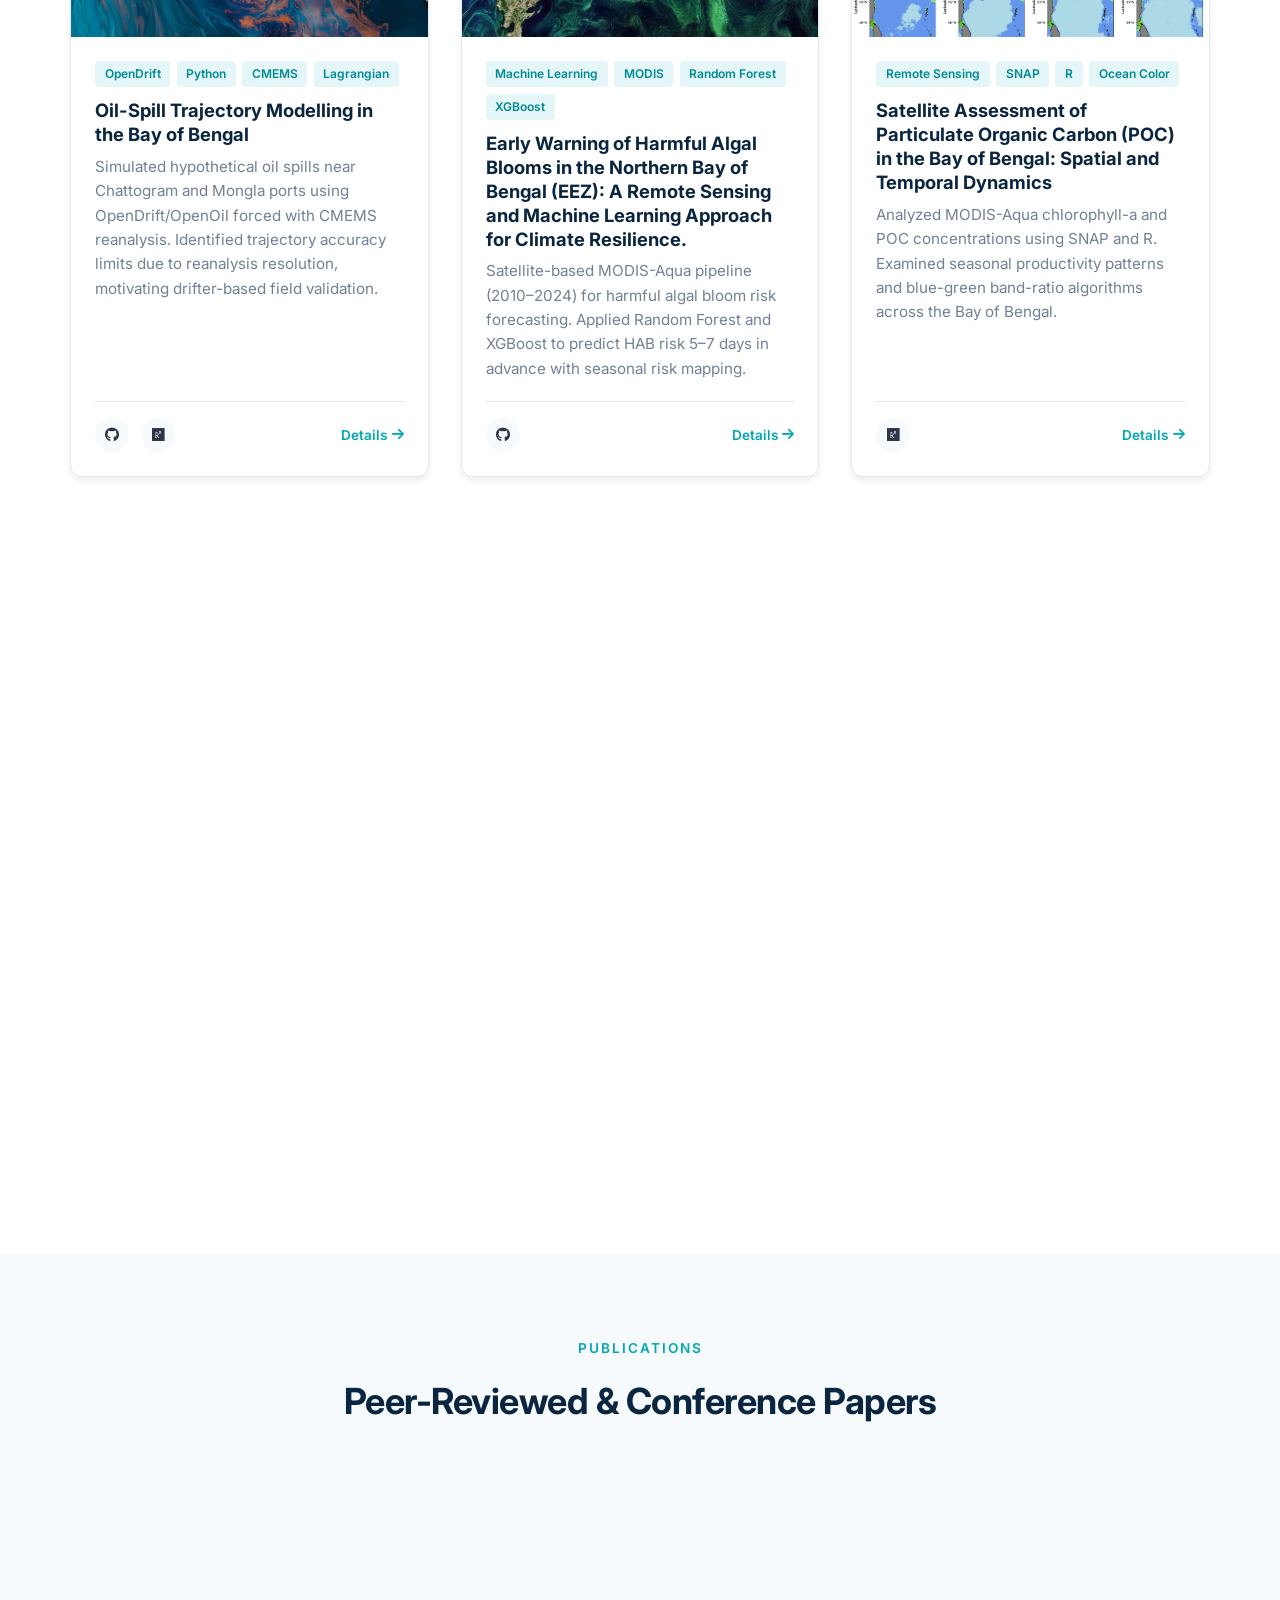
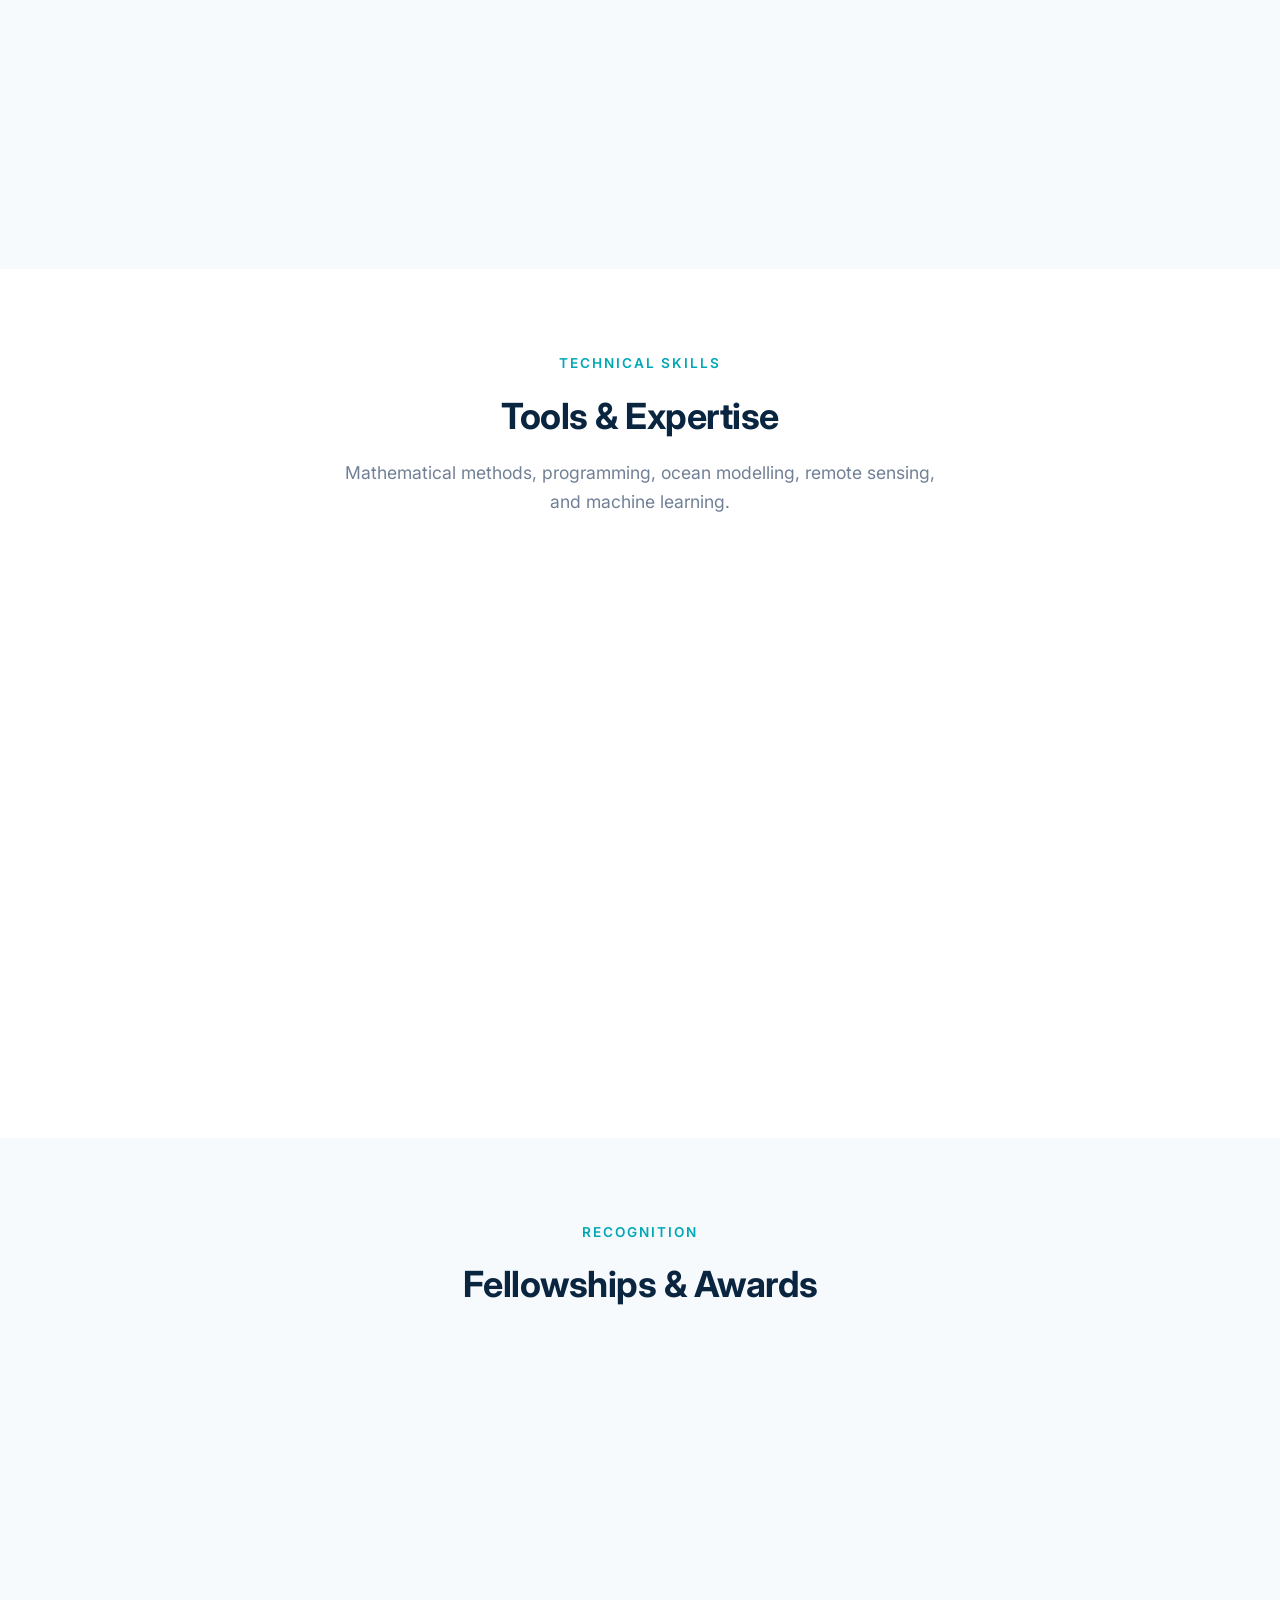
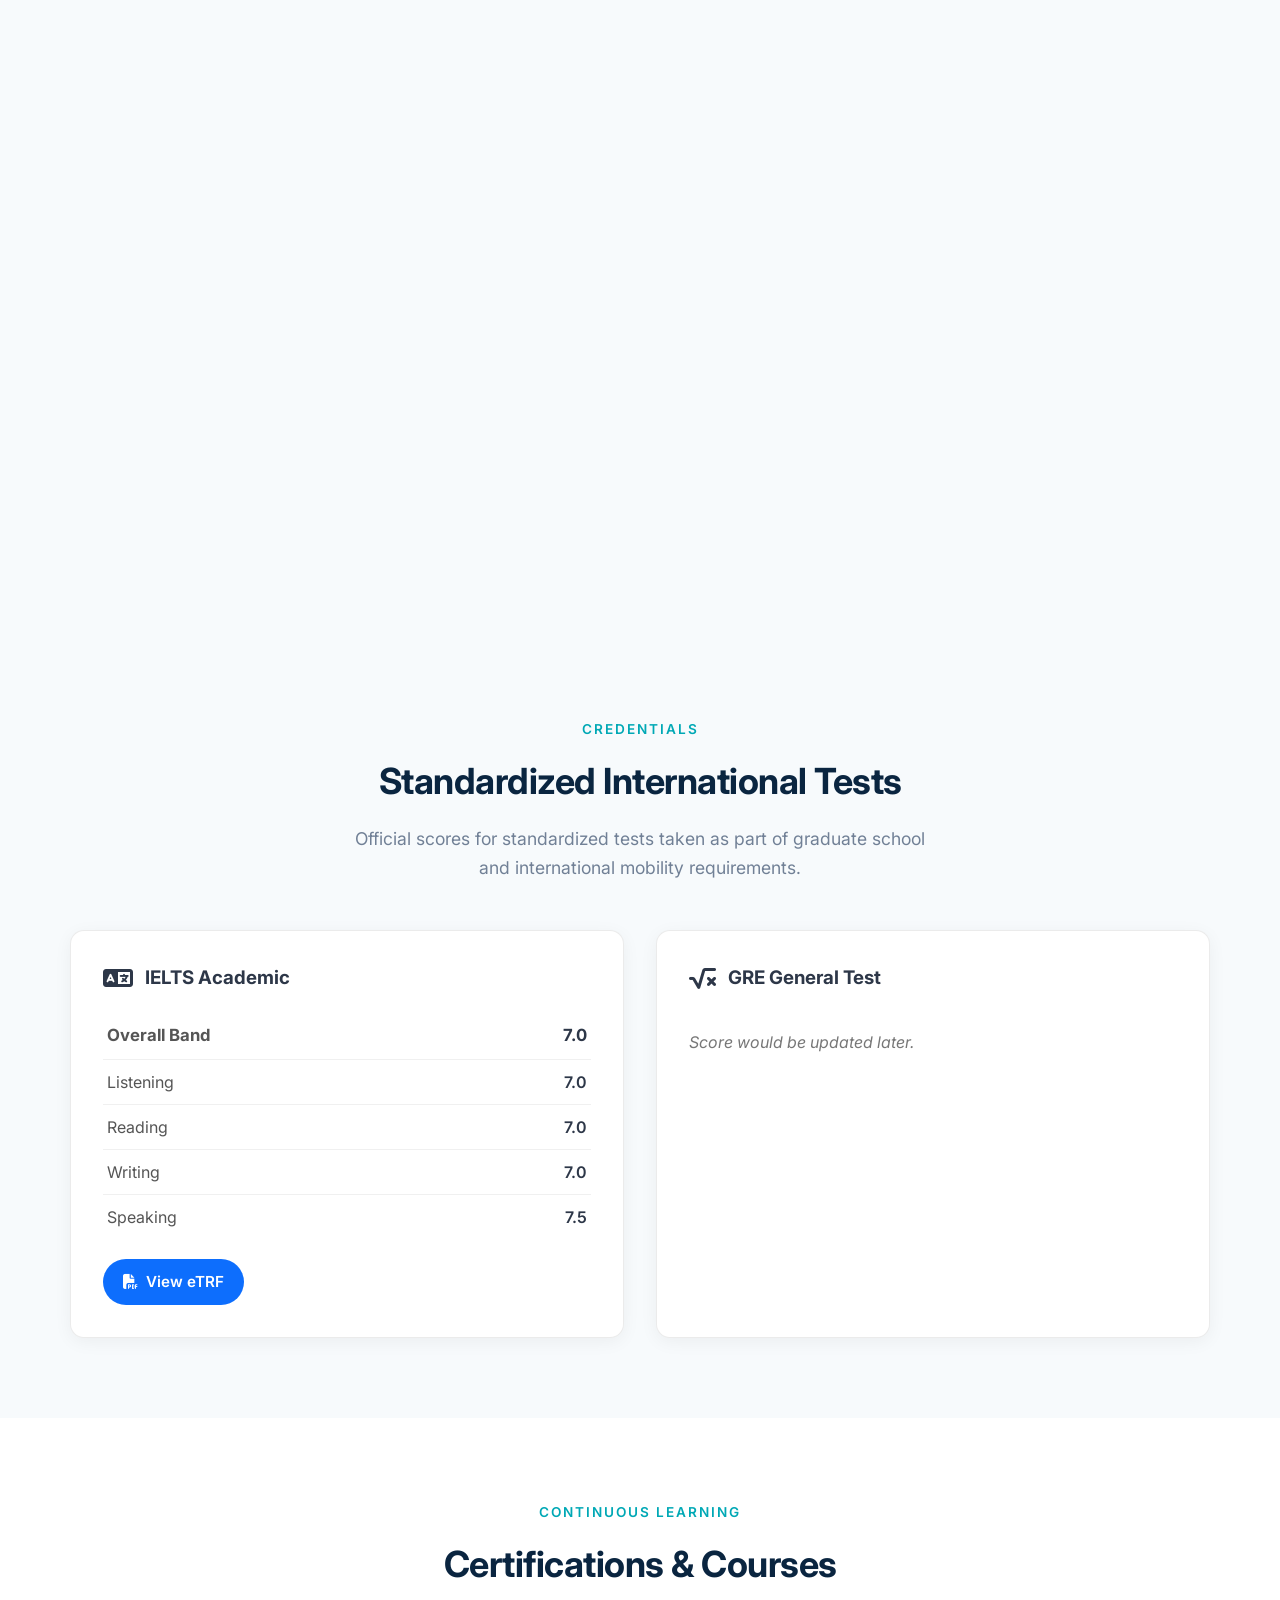
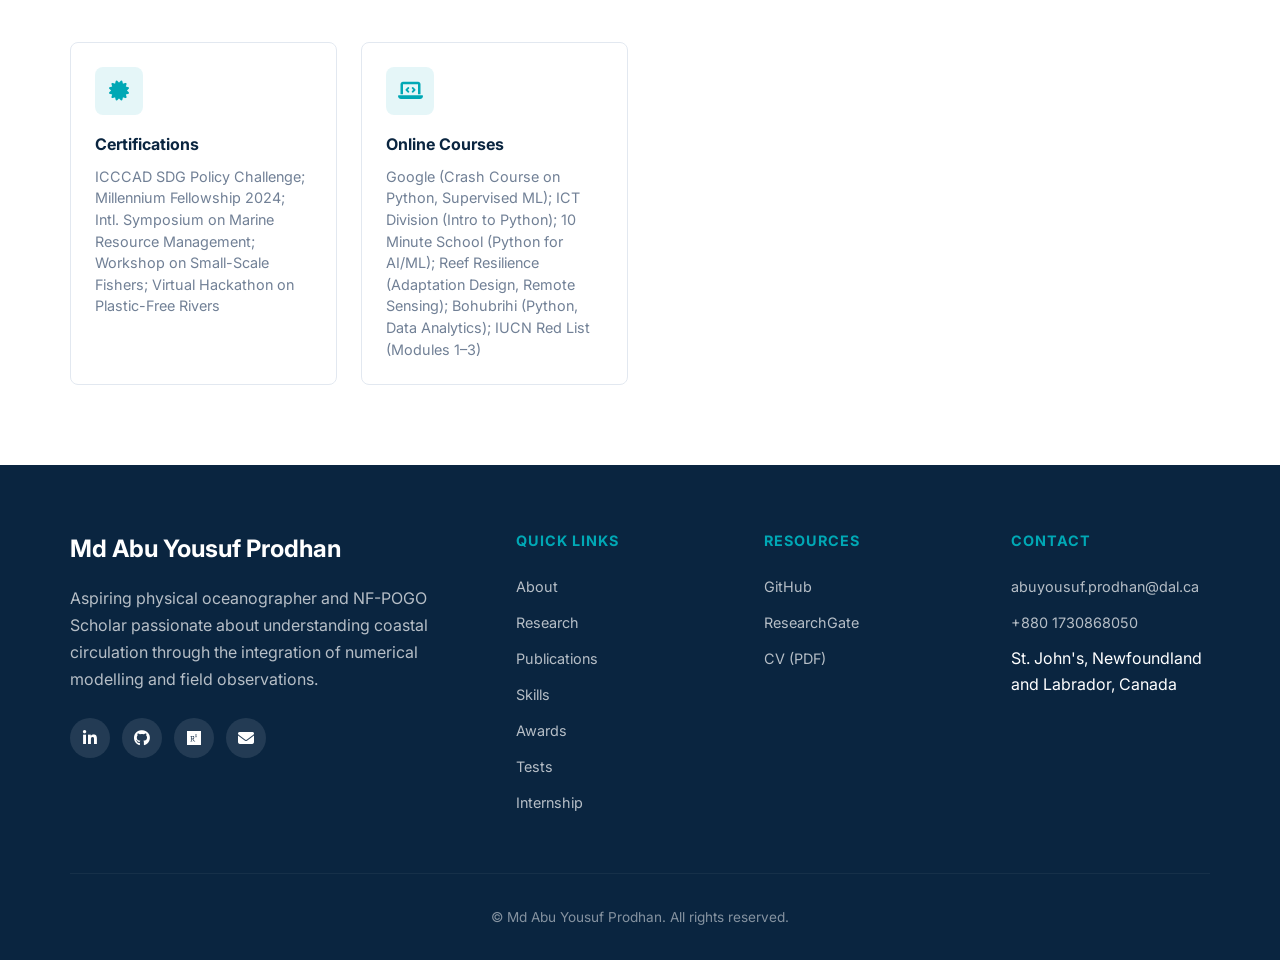
==== commit c9b2eb69: "updated the profile photo" ====
--- a/index.html
+++ b/index.html
@@ -176,7 +176,7 @@
 
             <div class="hero-visual">
                 <!-- PHOTO PLACEHOLDER - Replace with your image -->
-                <img src="assets/images/photo_yousuf.jpg" alt="Md Abu Yousuf Prodhan" class="hero-image">
+                <img src="assets/images/Md_Abu_Yousuf_Prodhan.jpg" alt="Md Abu Yousuf Prodhan" class="hero-image">
             </div>
         </div>
     </section>
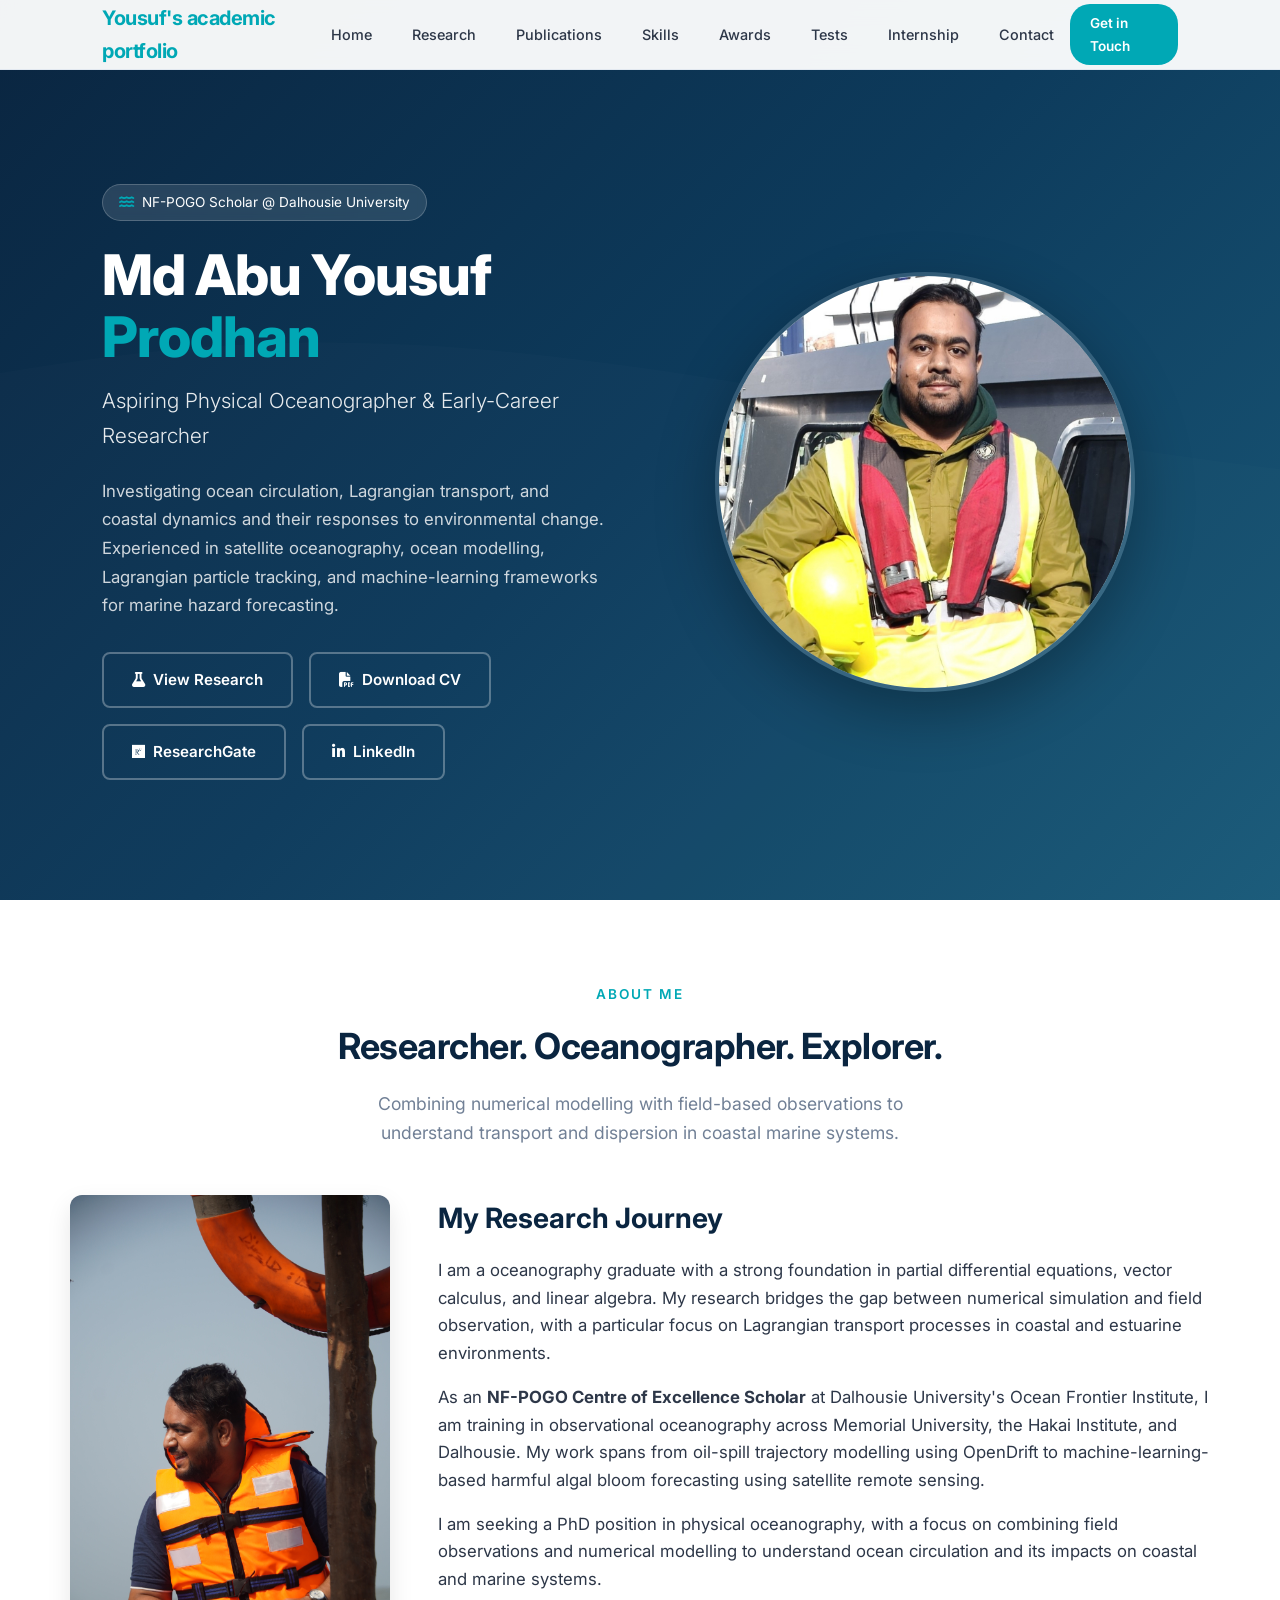
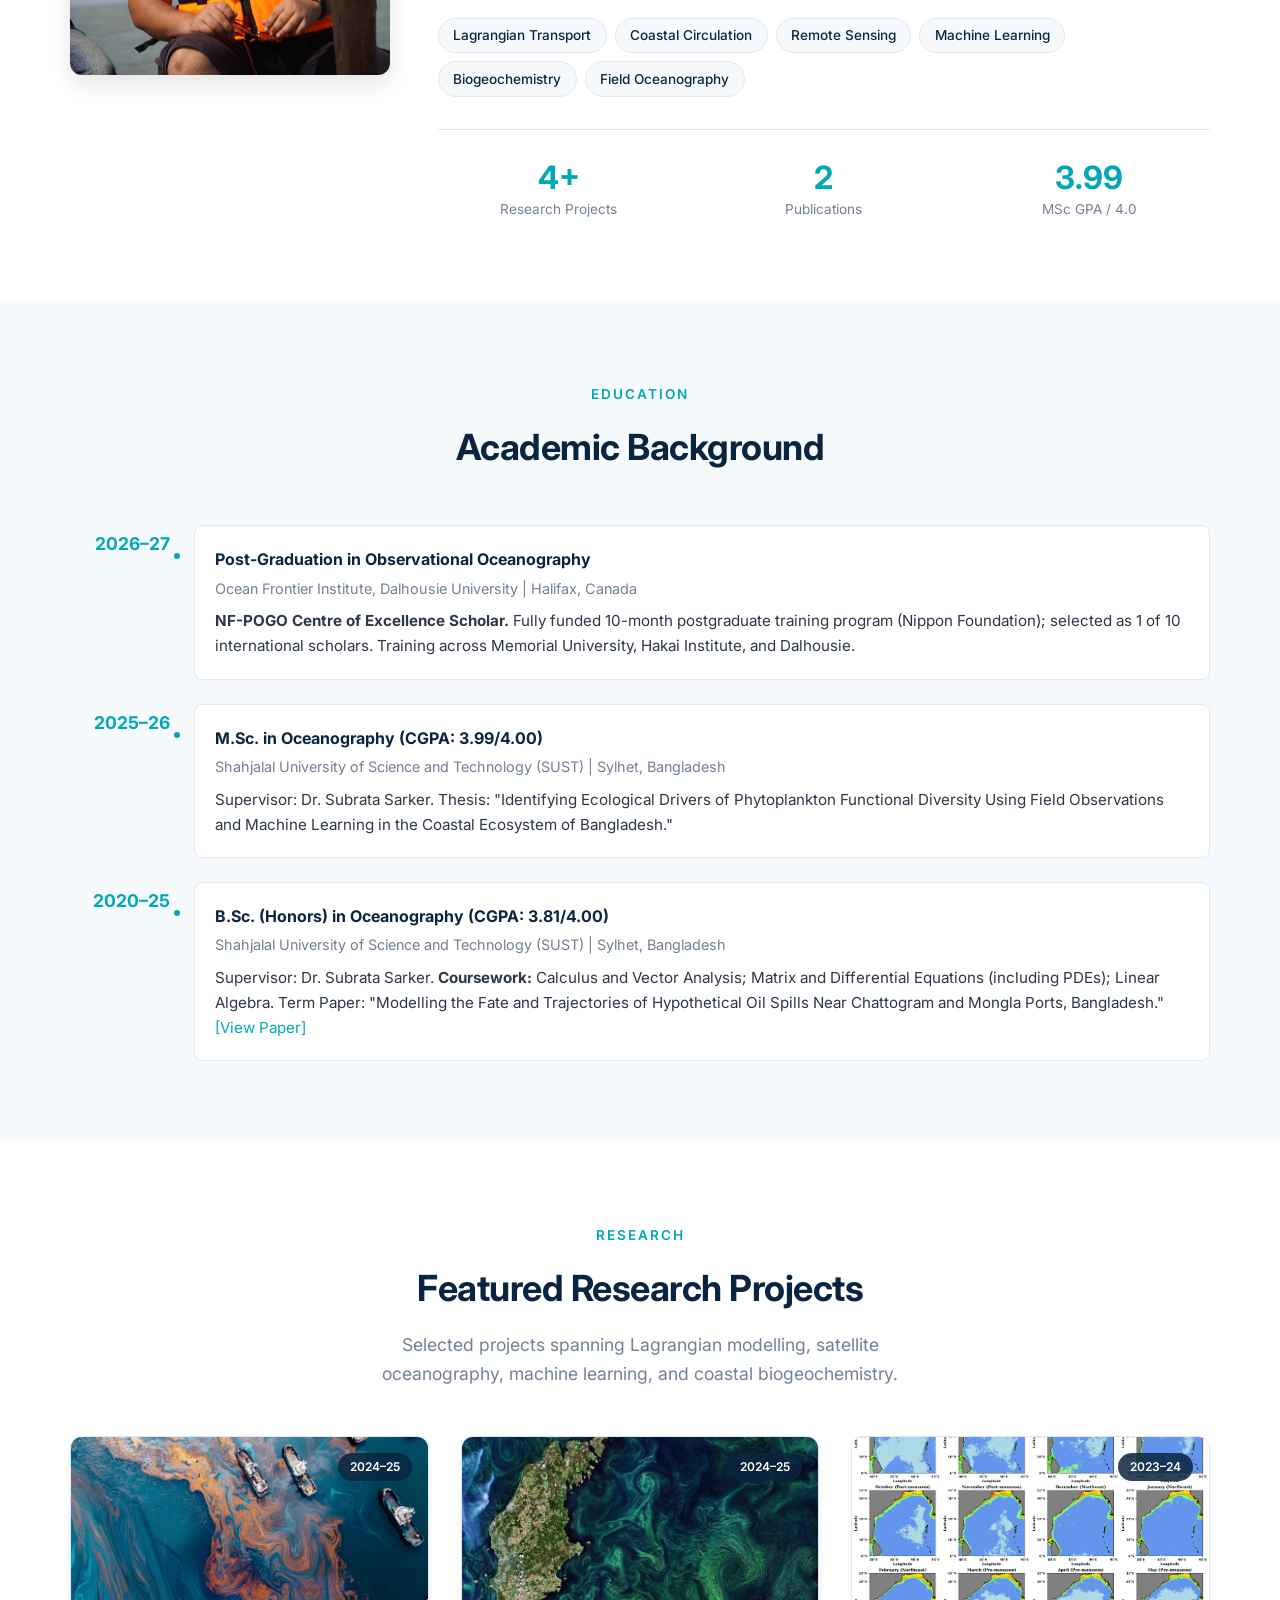
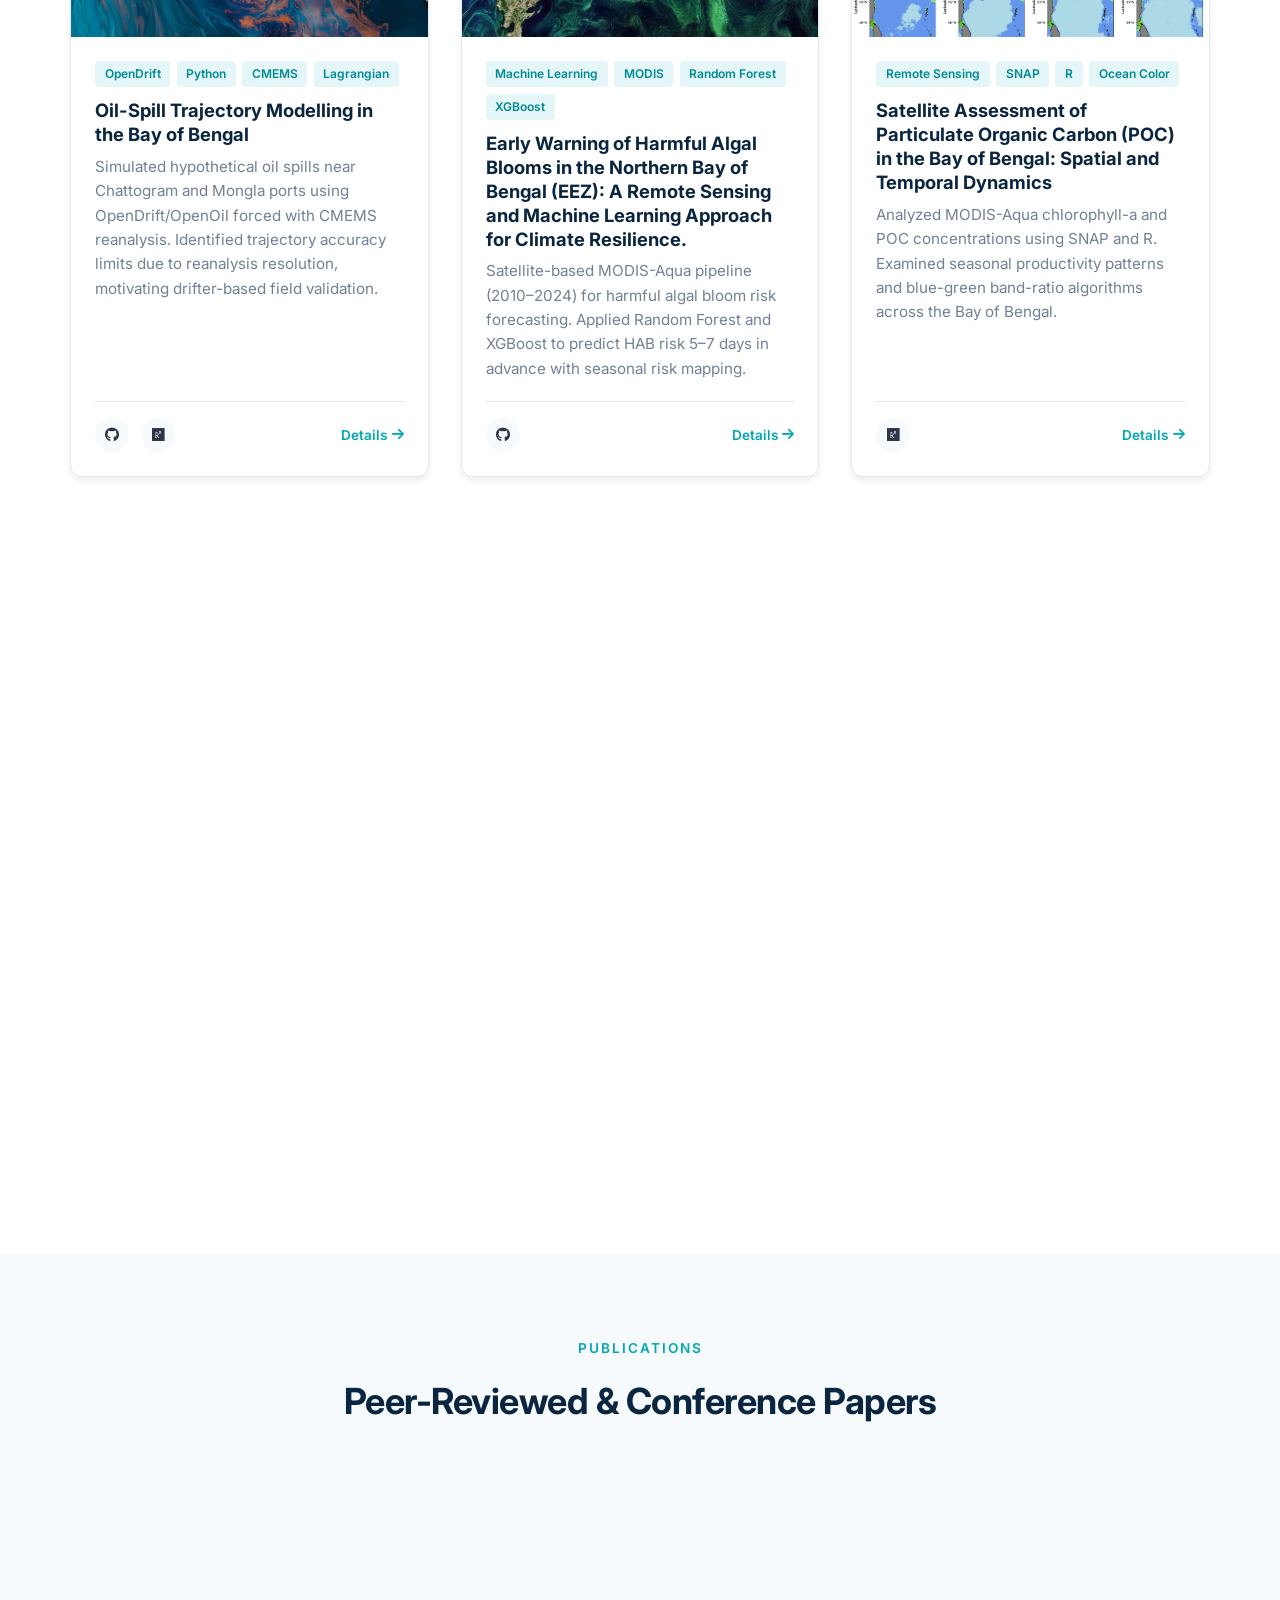
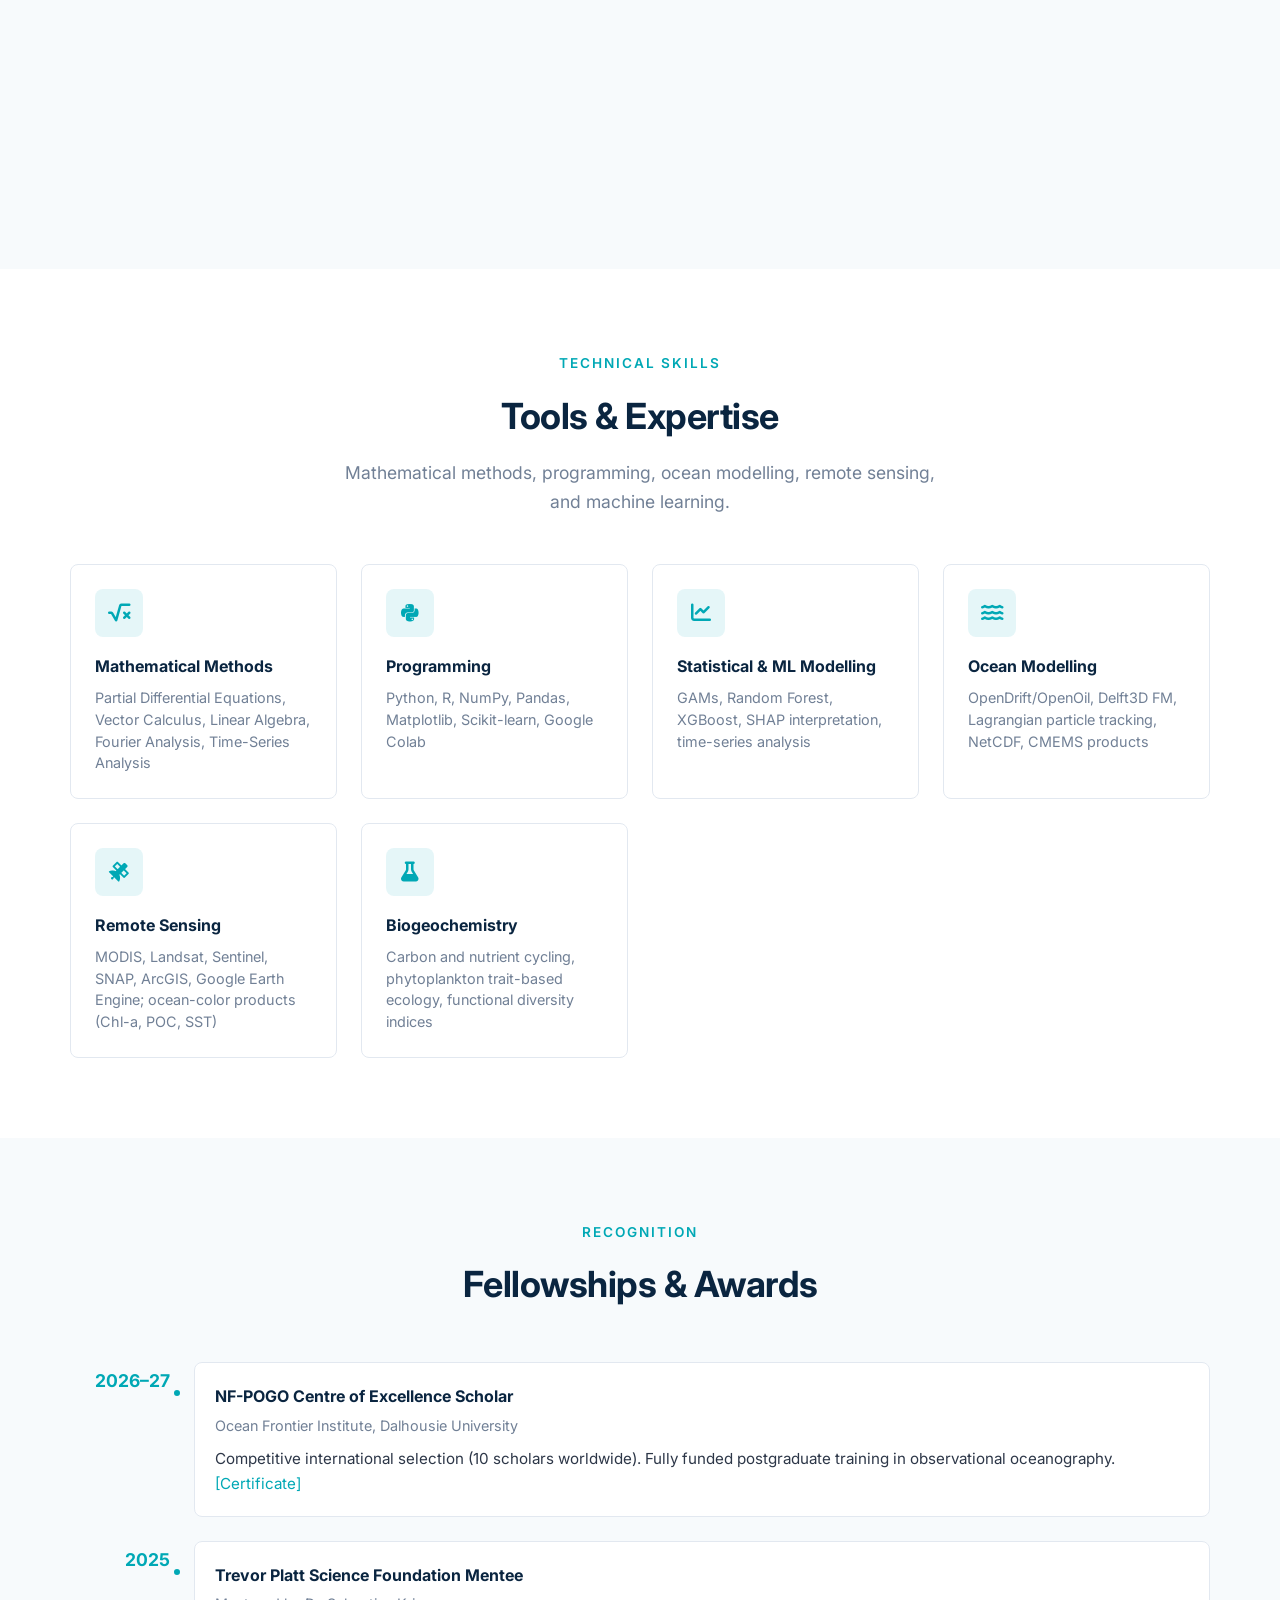
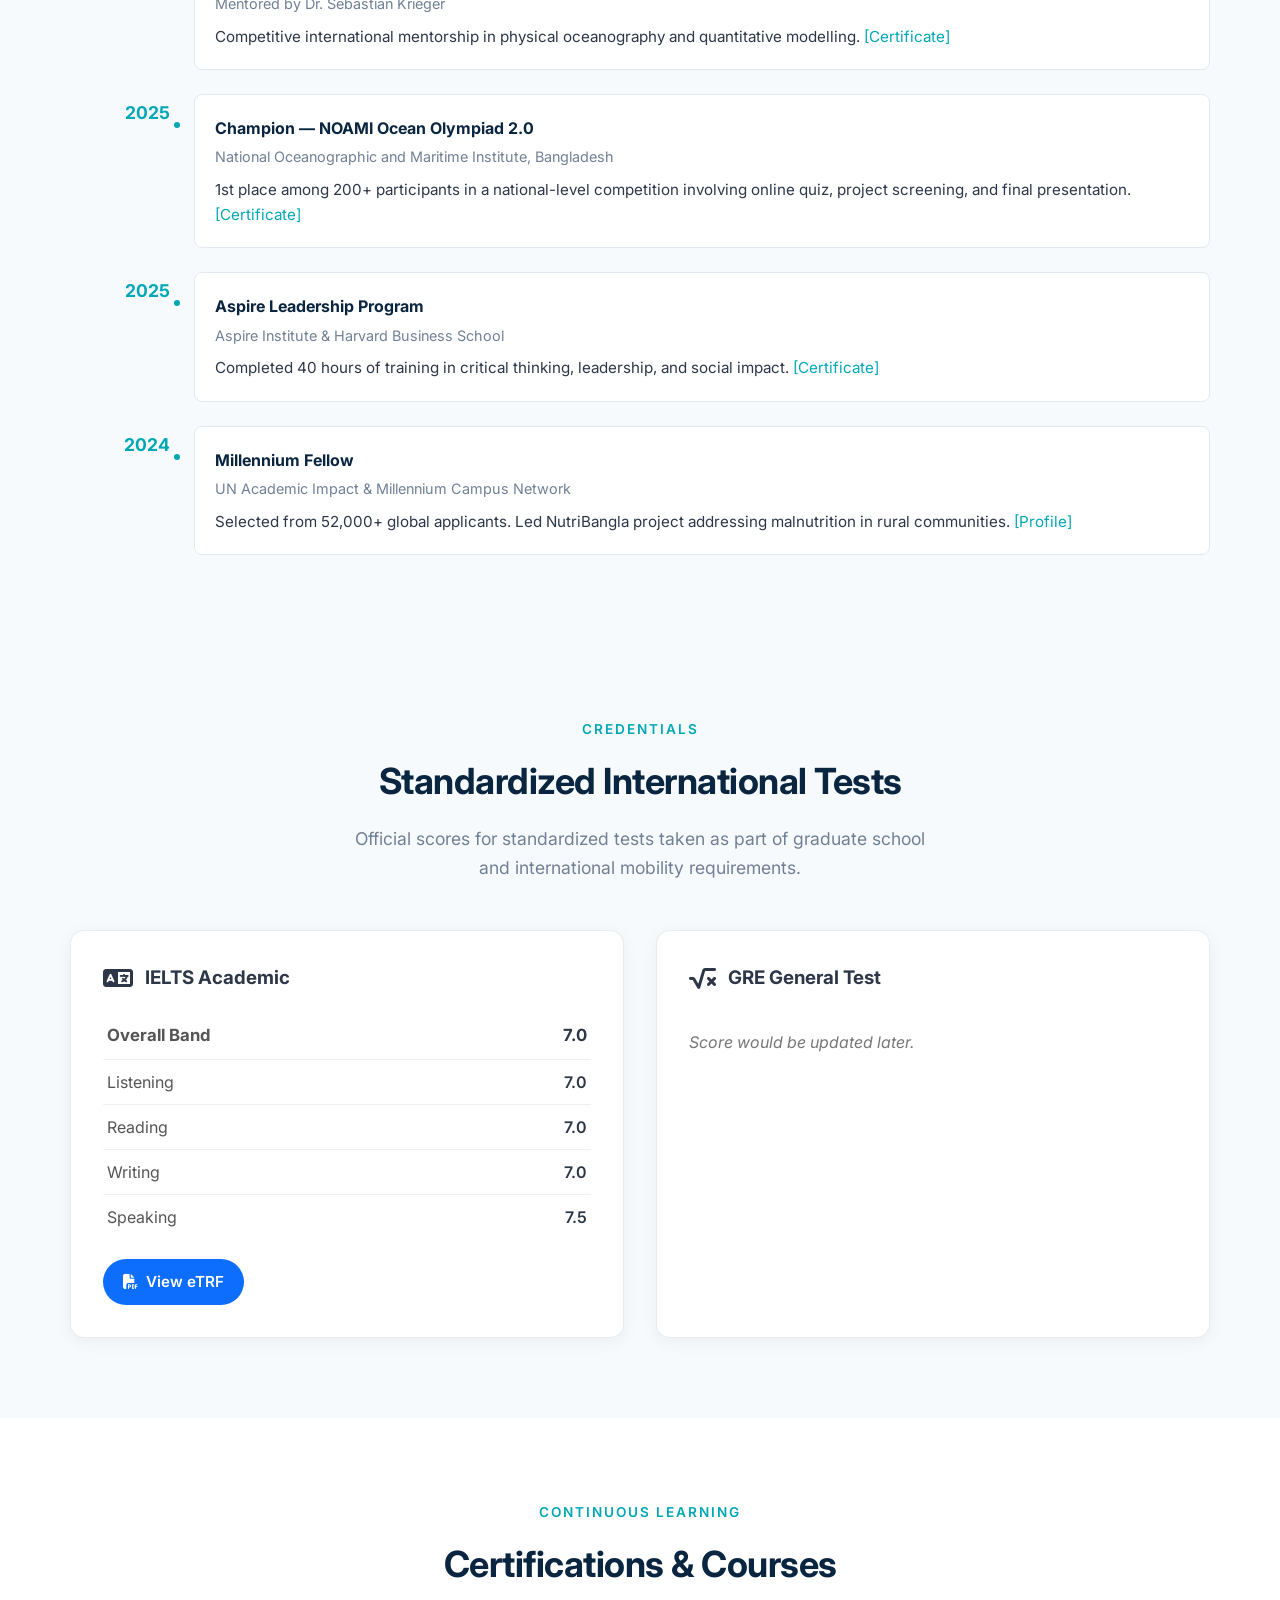
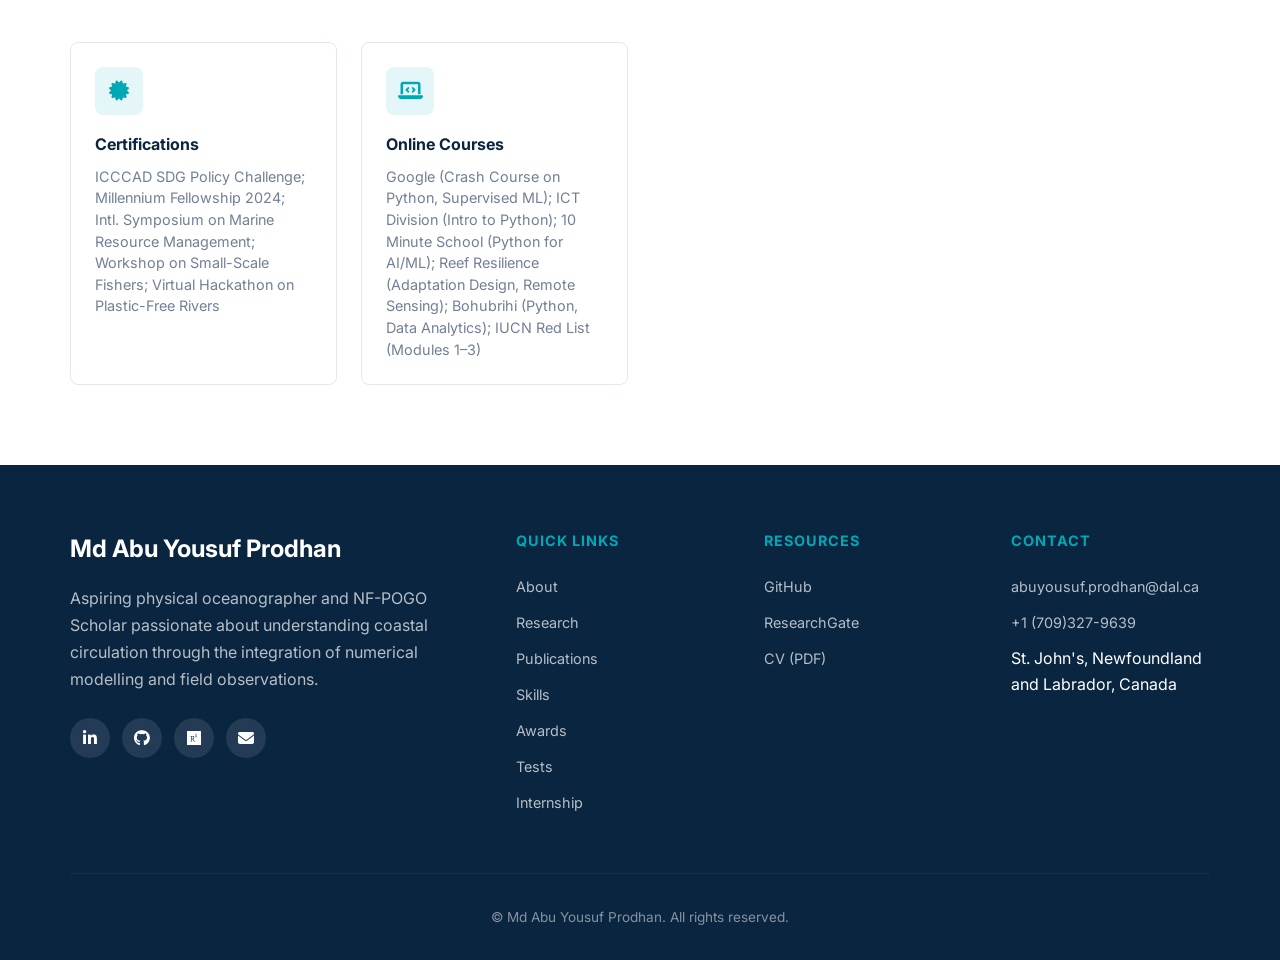
==== commit b8c4525e: "updated index file again" ====
--- a/index.html
+++ b/index.html
@@ -844,7 +844,7 @@
                 <h4>Contact</h4>
                 <ul>
                     <li><a href="mailto:abuyousuf.prodhan@dal.ca">abuyousuf.prodhan@dal.ca</a></li>
-                    <li><a href="tel:+8801730868050">+880 1730868050</a></li>
+                    <li><a href="tel:+1 (709)327-9639">+1 (709)327-9639</a></li>
                     <li>St. John's, Newfoundland and Labrador, Canada</li>
                 </ul>
             </div>
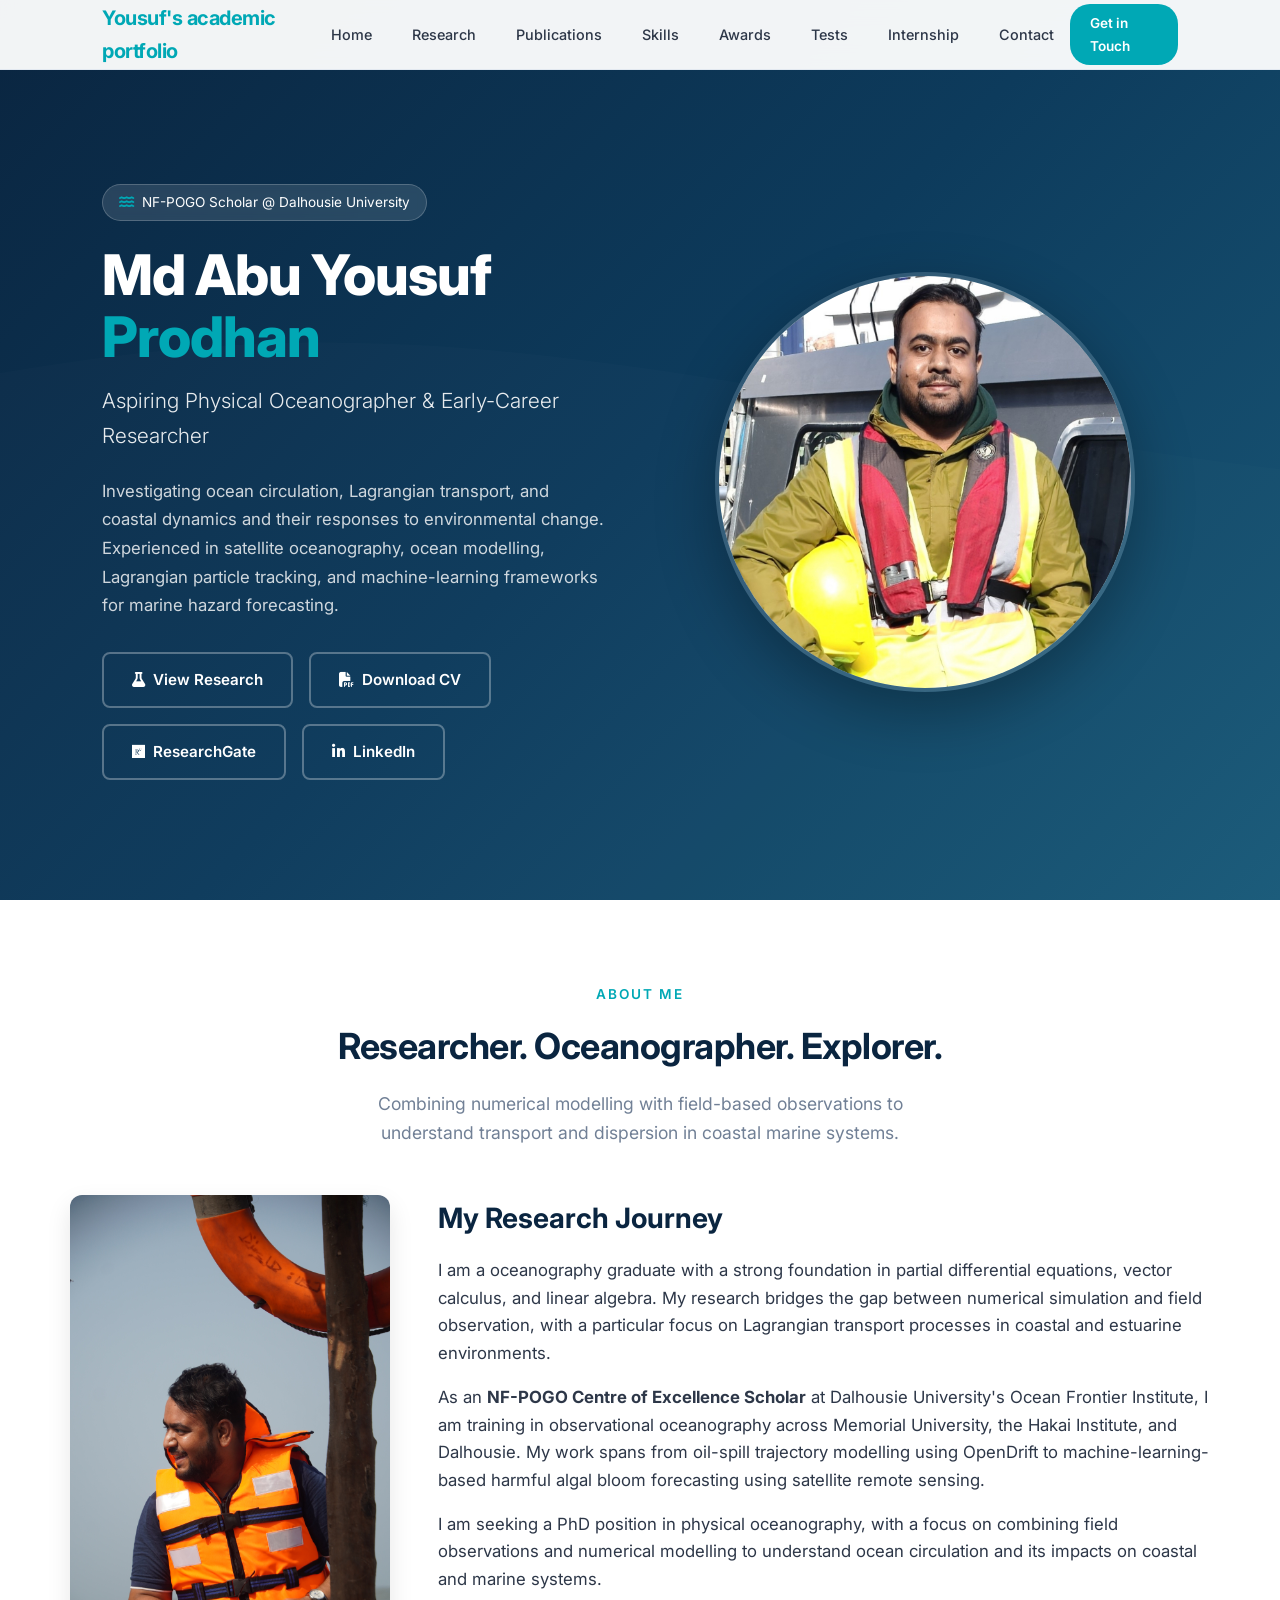
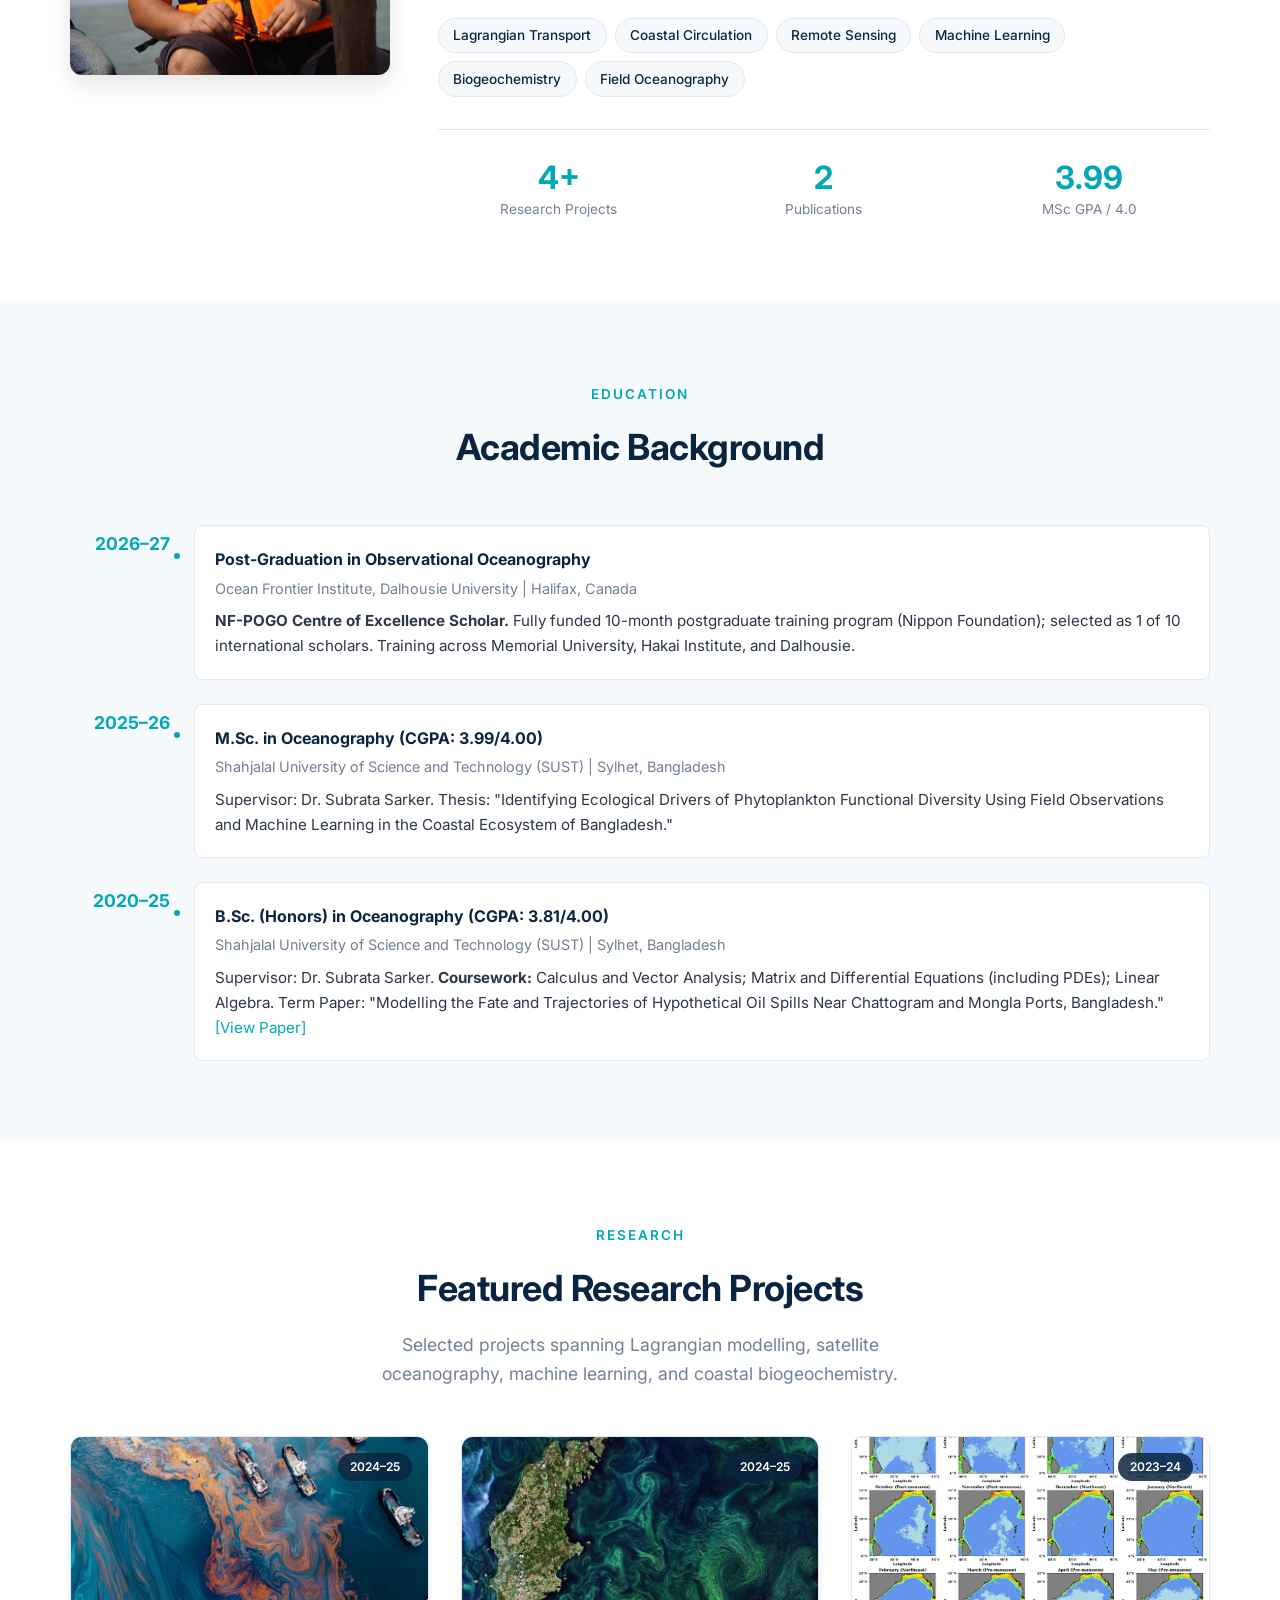
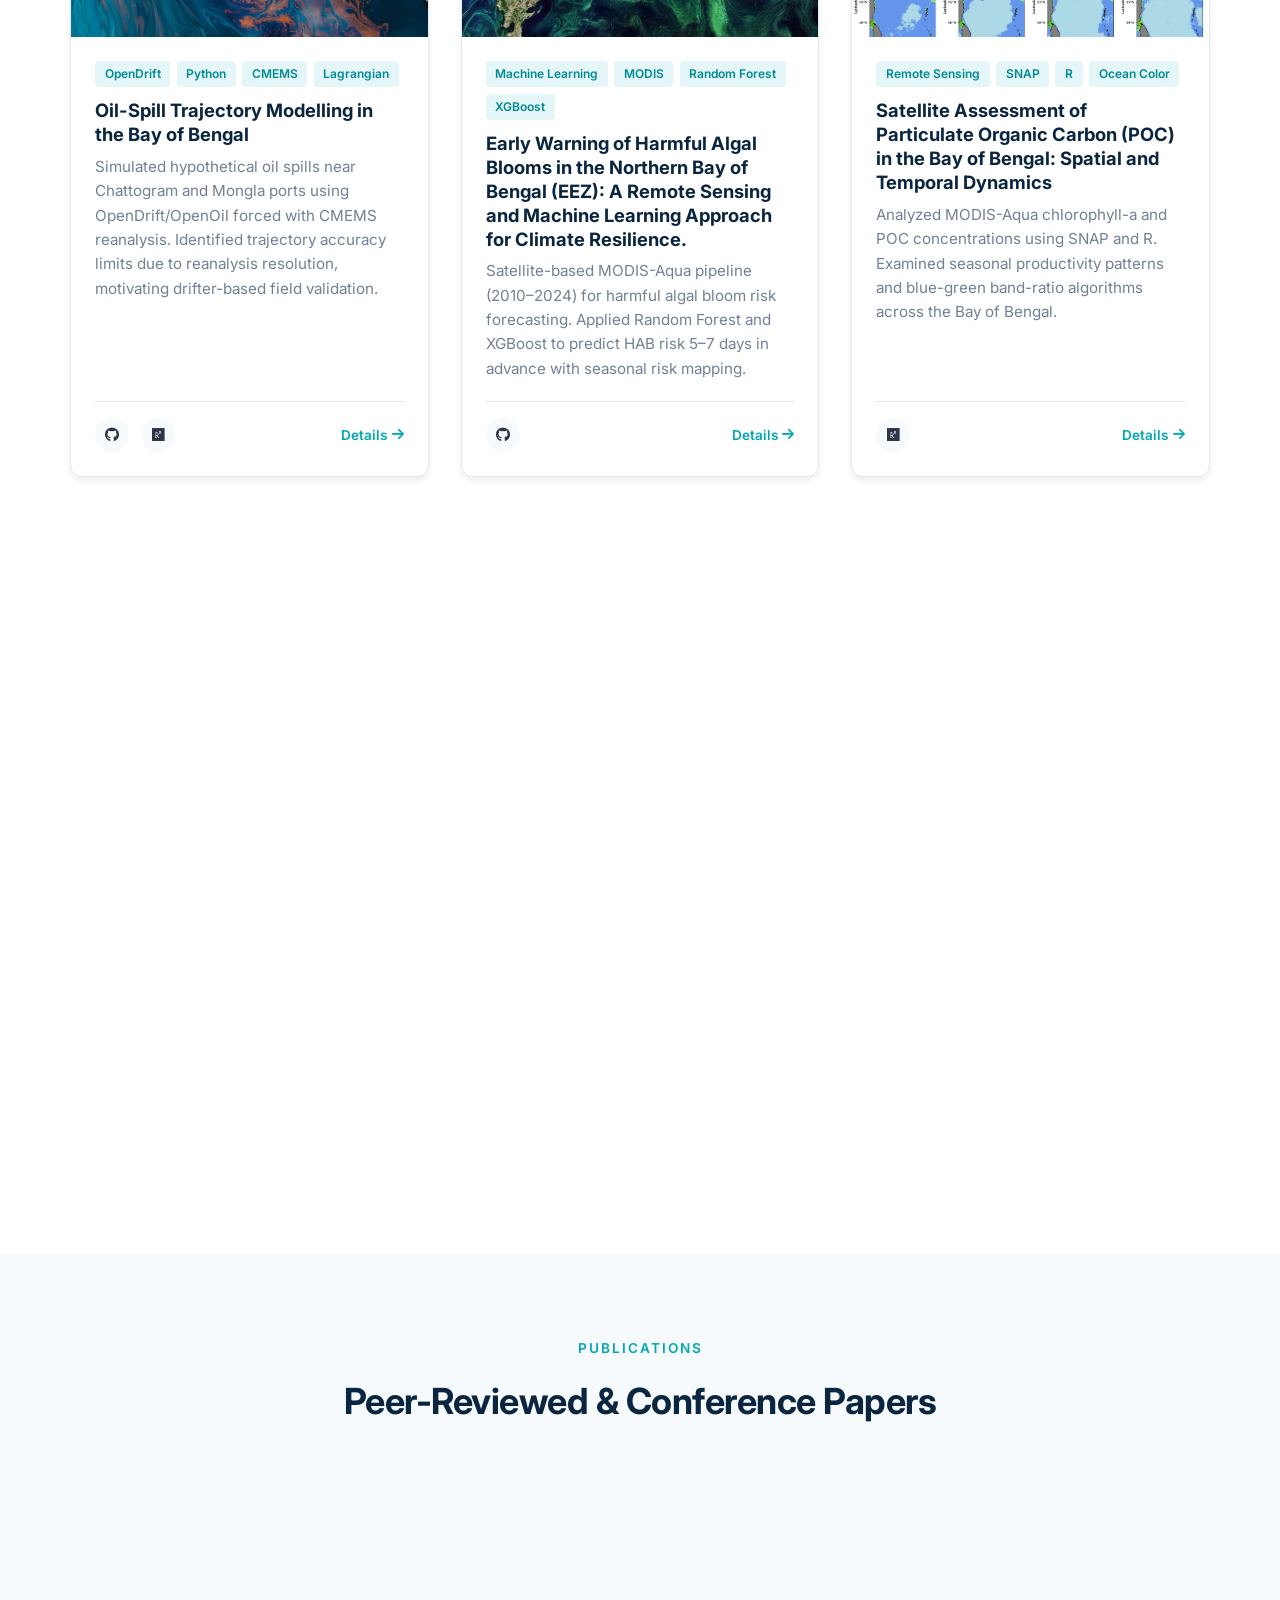
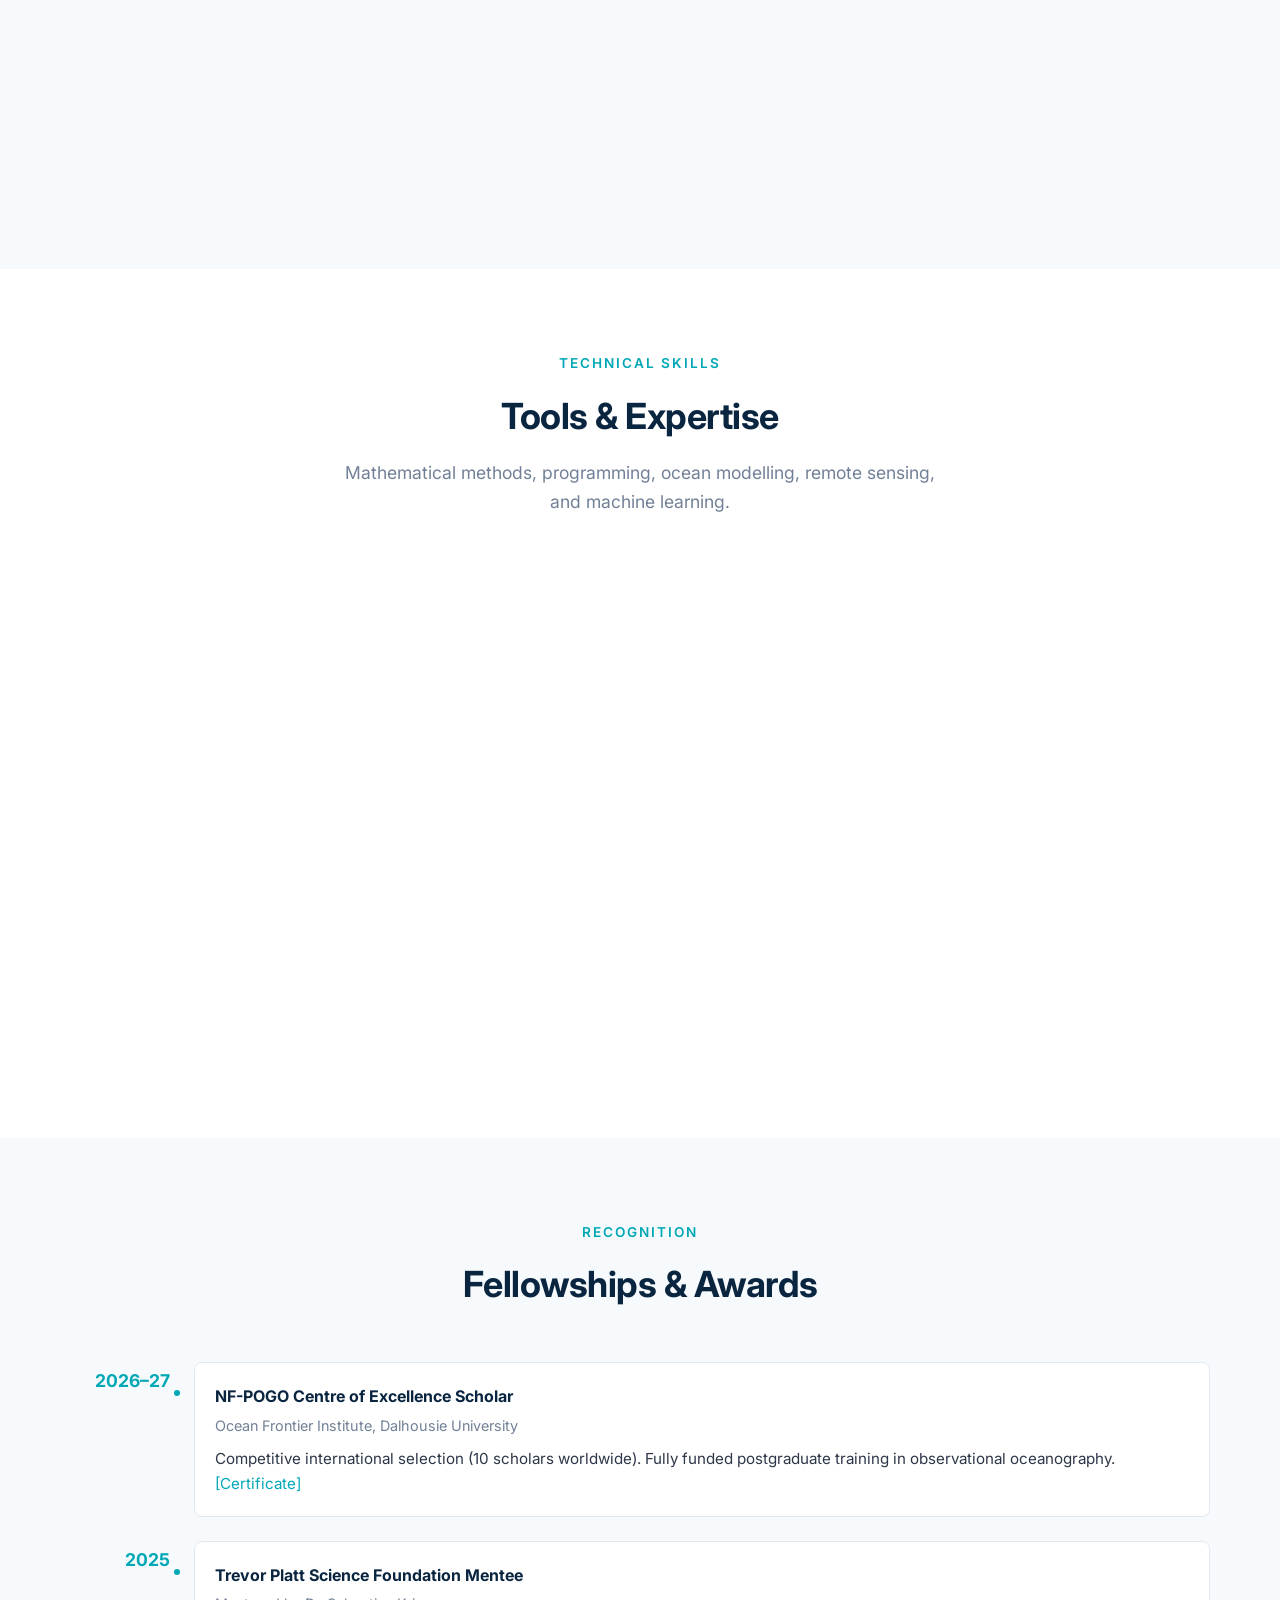
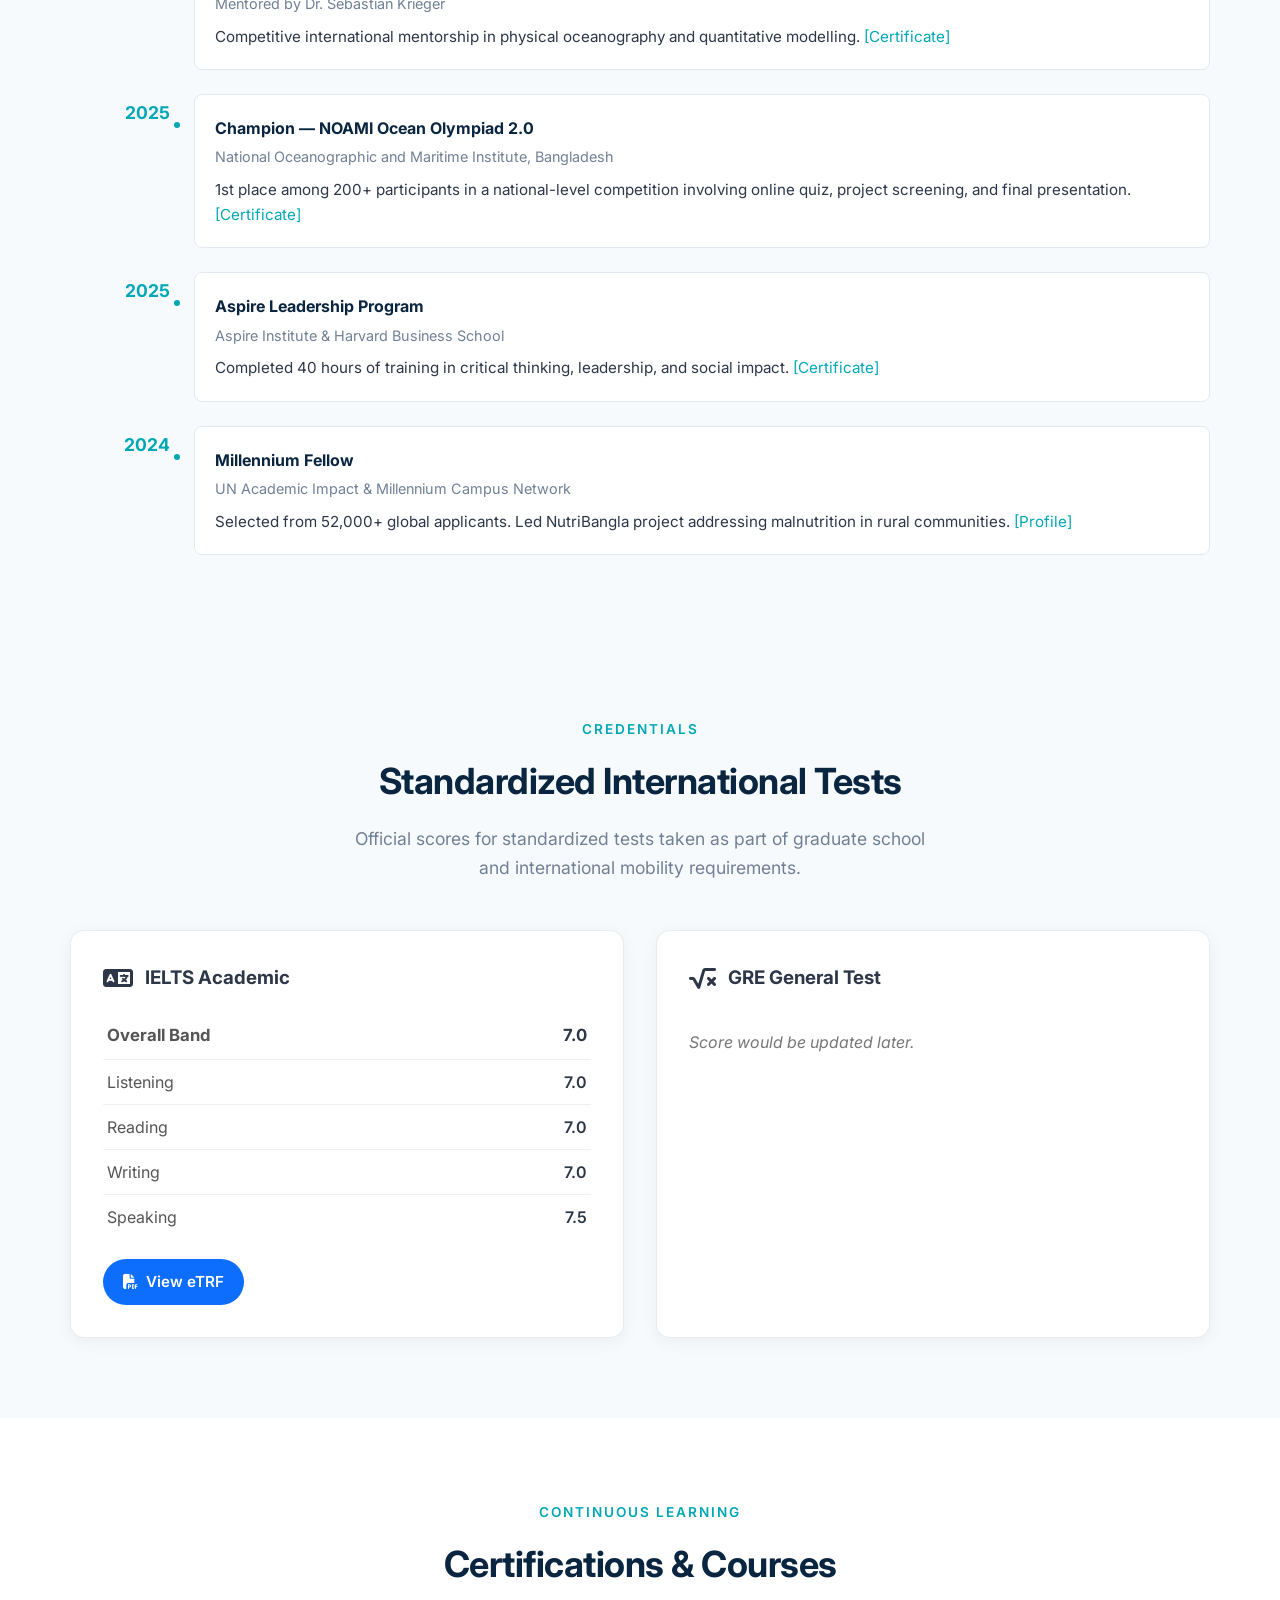
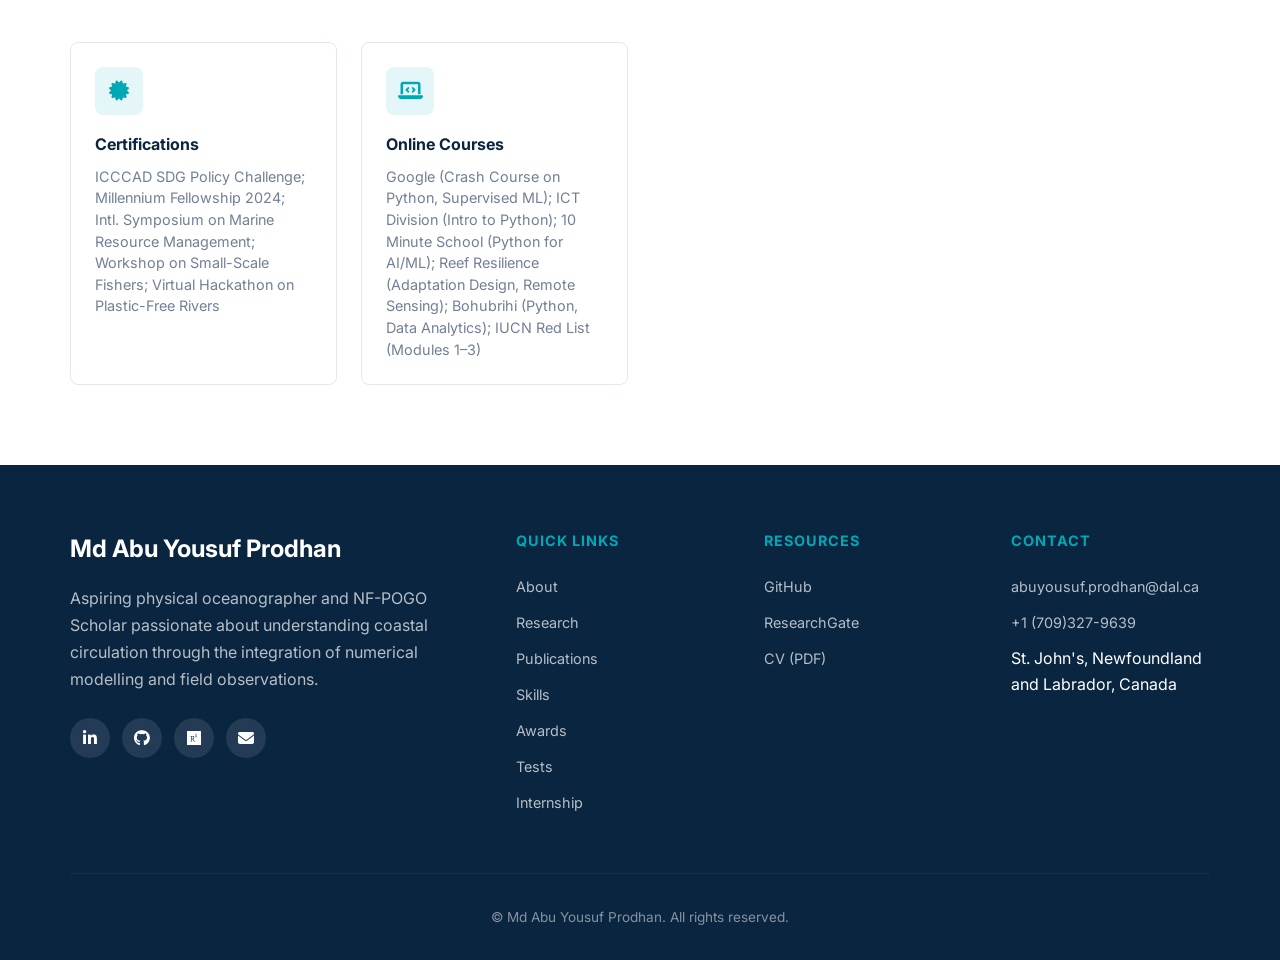
==== commit 8824940f: "updated index file again" ====
--- a/index.html
+++ b/index.html
@@ -1,6 +1,12 @@
 <!DOCTYPE html>
 <html lang="en">
 <head>
+    <script async src="https://www.googletagmanager.com/gtm.js?id=G-QQZLXKJNE4"></script>
+<script>
+  window.dataLayer = window.dataLayer || [];
+  function gtag(){dataLayer.push(arguments);}
+  gtag('js', new Date());
+</script>
     <meta charset="UTF-8">
     <meta name="viewport" content="width=device-width, initial-scale=1.0">
     <title>Md Abu Yousuf Prodhan | Physical Oceanographer</title>
